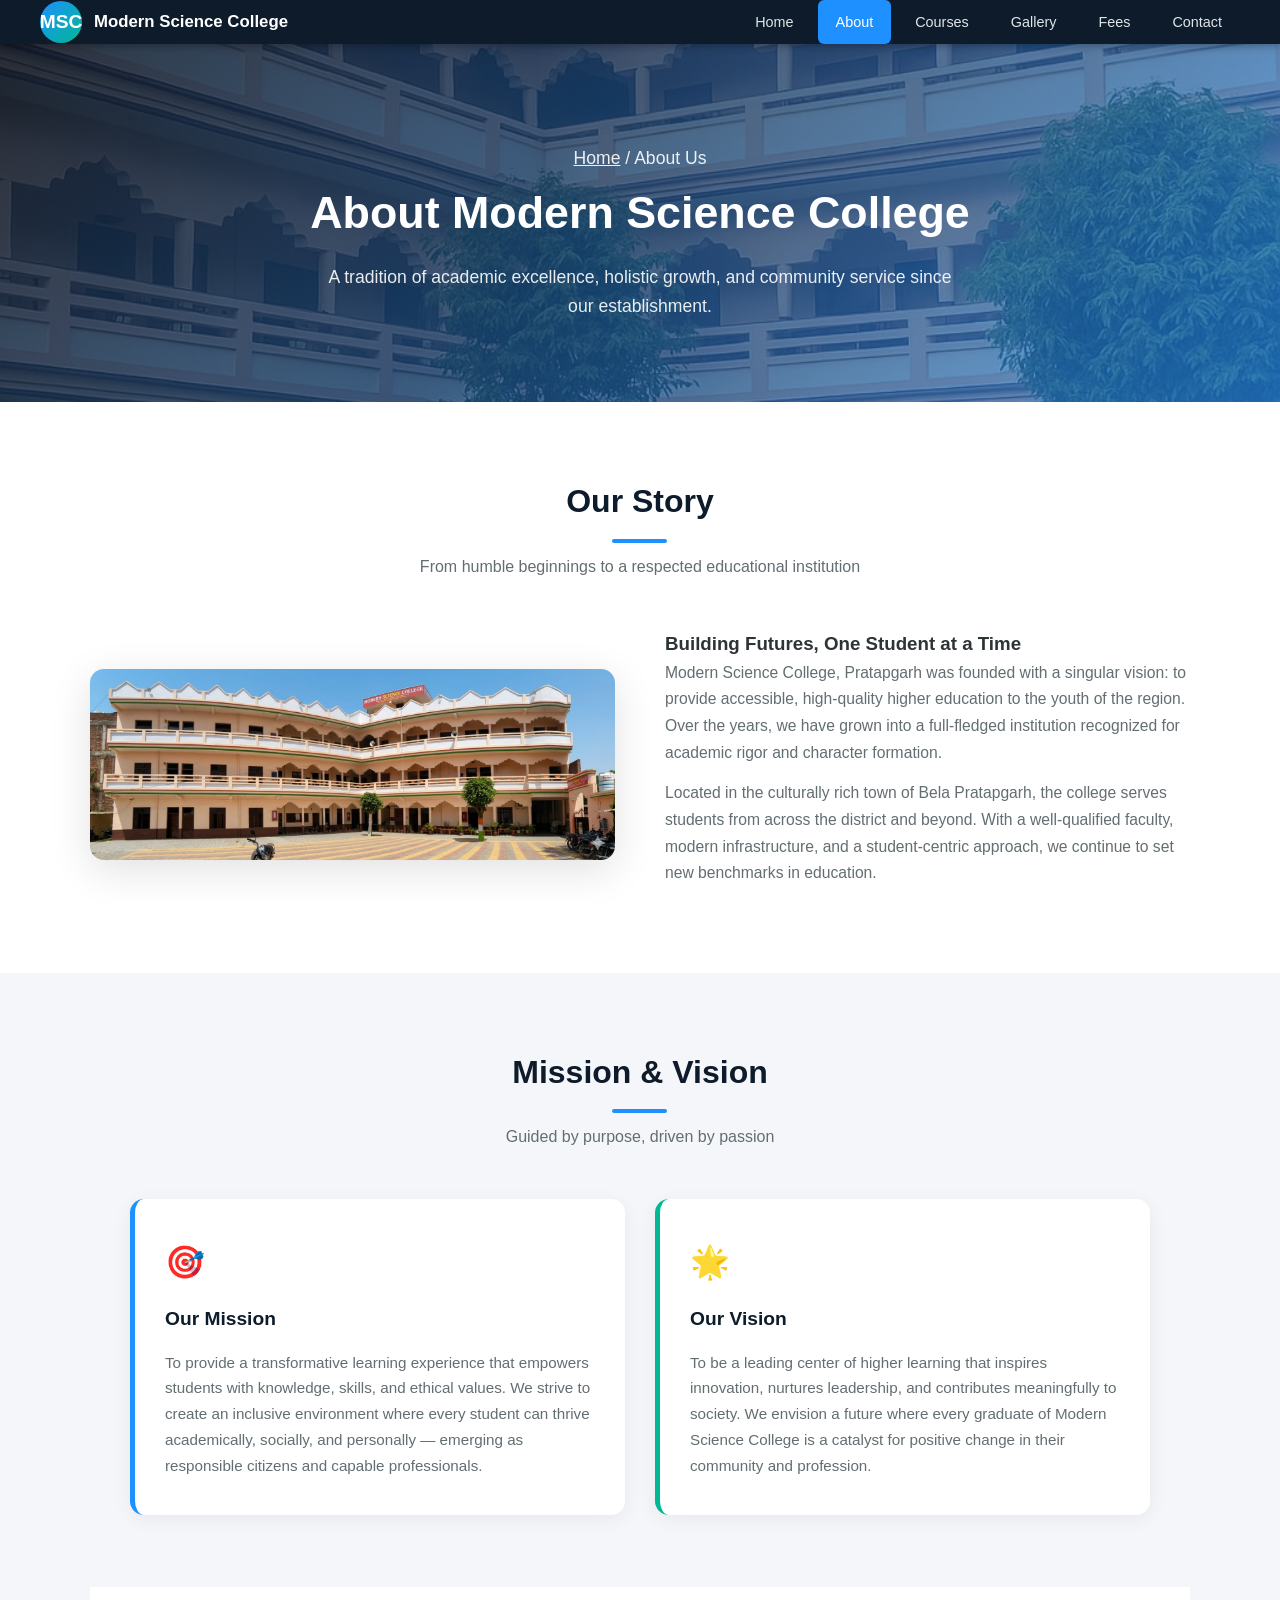
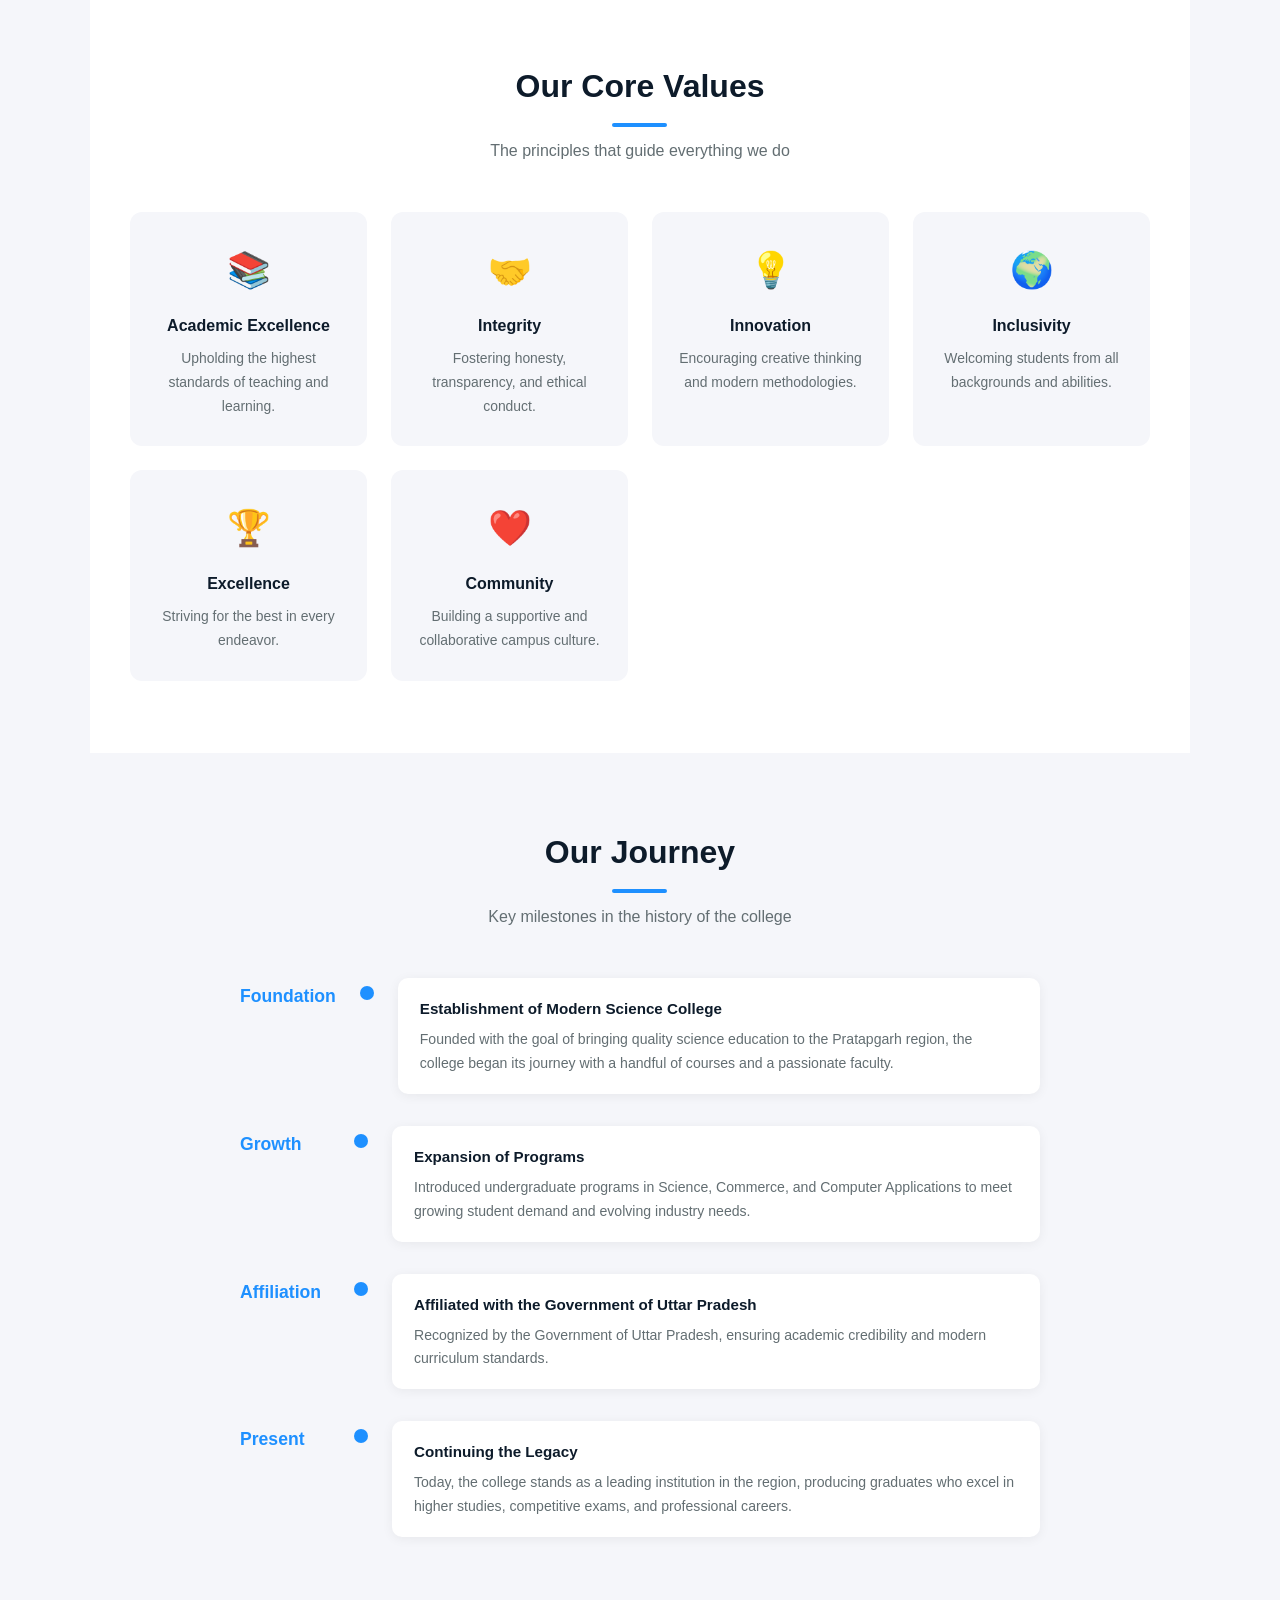
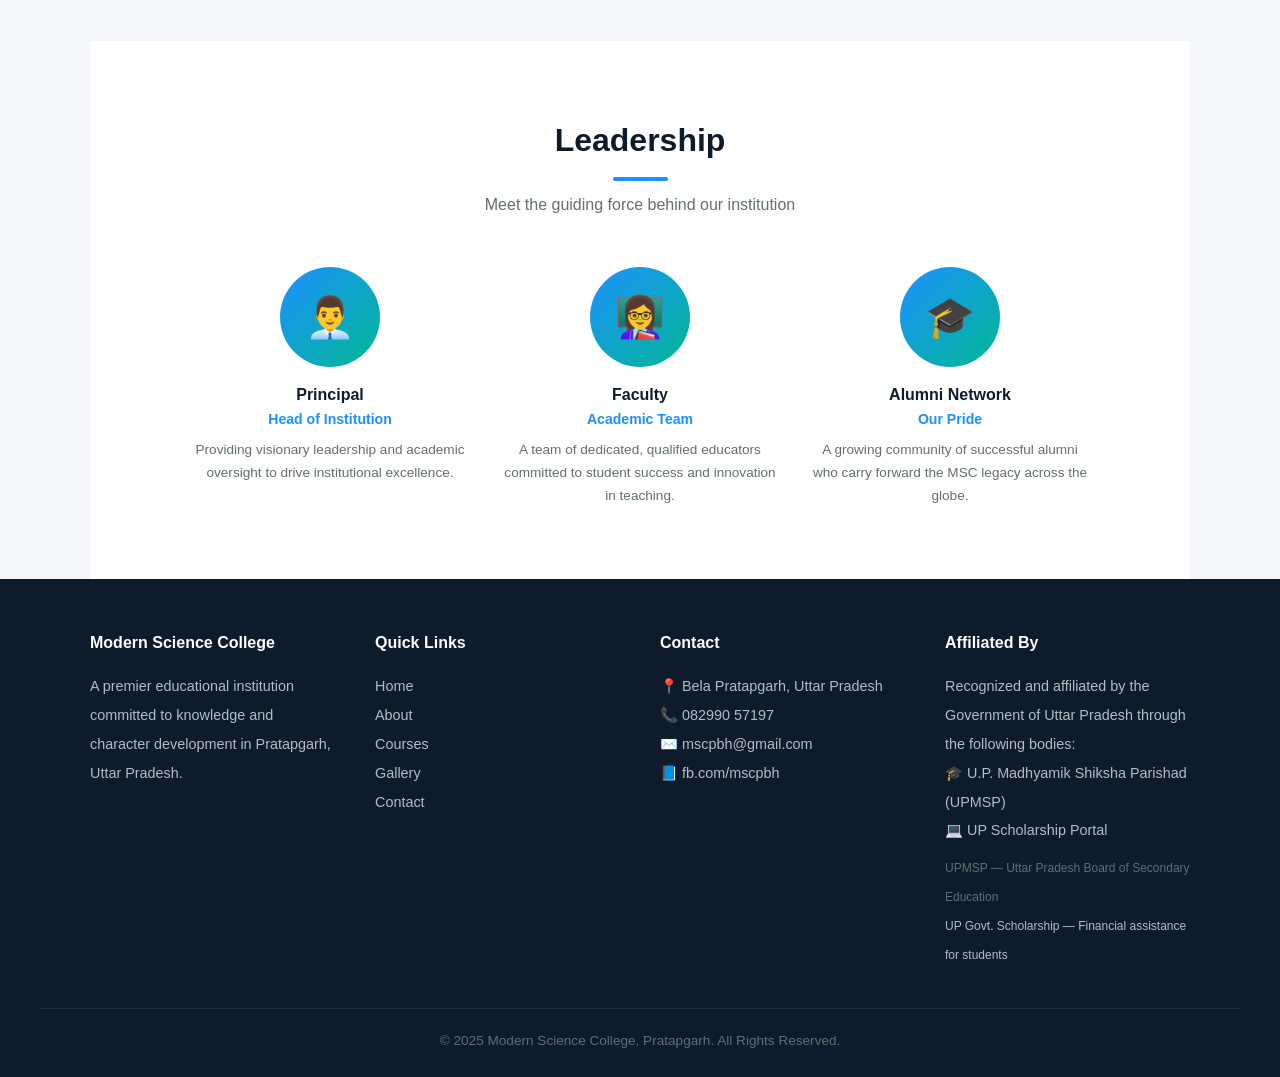
==== about.html @ 39db9e0f "first commit" ====
<!DOCTYPE html>
<html lang="en">
<head>
  <meta charset="UTF-8" />
  <meta name="viewport" content="width=device-width, initial-scale=1.0" />
  <title>About Us — Modern Science College, Pratapgarh</title>
  <style>
    *, *::before, *::after { box-sizing: border-box; margin: 0; padding: 0; }
    html { scroll-behavior: smooth; }
    body {
      font-family: 'Segoe UI', Tahoma, sans-serif;
      background: #f5f6fa; color: #2d3436; line-height: 1.7;
    }
    a { text-decoration: none; color: inherit; }

    /* NAVBAR */
    nav {
      position: sticky; top: 0; z-index: 999;
      background: #0d1b2a;
      display: flex; align-items: center; justify-content: space-between;
      padding: 0 40px;
      box-shadow: 0 2px 8px rgba(0,0,0,0.3);
    }
    .logo {
      display: flex; align-items: center; gap: 12px;
      color: #fff; font-size: 1.05rem; font-weight: 600;
    }
    .logo-circle {
      width: 42px; height: 42px; border-radius: 50%;
      background: linear-gradient(135deg, #1e90ff, #00b894);
      display: flex; align-items: center; justify-content: center;
      font-size: 1.2rem; font-weight: bold; color: #fff; flex-shrink: 0;
    }
    .nav-links { display: flex; gap: 6px; list-style: none; }
    .nav-links a {
      display: block; padding: 10px 18px;
      color: #dfe6e9; font-size: 0.9rem; font-weight: 500;
      border-radius: 6px; transition: all 0.2s;
    }
    .nav-links a:hover, .nav-links a.active {
      background: #1e90ff; color: #fff;
    }

    /* PAGE HEADER */
    .page-header {
      background: linear-gradient(135deg, rgba(13,27,42,0.85), rgba(30,144,255,0.65)),
                  url('../img/collegepic1.jpeg') center/cover no-repeat;
      color: #fff; text-align: center;
      padding: 100px 24px 80px;
    }
    .page-header h1 { font-size: 2.8rem; font-weight: 800; margin-bottom: 12px; }
    .page-header p { font-size: 1.1rem; opacity: 0.9; max-width: 650px; margin: 0 auto; }
    .breadcrumb { font-size: 0.88rem; opacity: 0.7; margin-bottom: 12px; }
    .breadcrumb a { color: #fff; text-decoration: underline; }

    /* SECTIONS */
    section { padding: 72px 40px; max-width: 1100px; margin: 0 auto; }
    .section-title { text-align: center; margin-bottom: 48px; }
    .section-title h2 {
      font-size: 2rem; color: #0d1b2a;
      display: inline-block; position: relative;
    }
    .section-title h2::after {
      content: ''; display: block; width: 55px; height: 4px;
      background: #1e90ff; border-radius: 2px; margin: 10px auto 0;
    }
    .section-title p { color: #636e72; margin-top: 10px; }

    /* ABOUT BLOCK */
    #about-intro { background: #fff; padding: 72px 40px; }
    #about-intro .section-title { max-width: 1100px; margin: 0 auto 48px; }
    .about-content {
      display: grid; grid-template-columns: 1fr 1fr; gap: 50px;
      max-width: 1100px; margin: 0 auto; align-items: center;
    }
    .about-content img {
      width: 100%; border-radius: 14px;
      box-shadow: 0 10px 40px rgba(0,0,0,0.12);
    }
    .about-text p { color: #636e72; margin-bottom: 14px; font-size: 0.98rem; }

    /* MISSION VISION */
    #mission-vision { background: #f5f6fa; }
    .mv-grid { display: grid; grid-template-columns: 1fr 1fr; gap: 30px; max-width: 1100px; margin: 0 auto; }
    .mv-card {
      background: #fff; border-radius: 14px; padding: 36px 30px;
      box-shadow: 0 4px 20px rgba(0,0,0,0.06);
      border-left: 5px solid #1e90ff;
    }
    .mv-card.vision { border-left-color: #00b894; }
    .mv-card h3 { color: #0d1b2a; font-size: 1.2rem; margin-bottom: 14px; }
    .mv-card p { color: #636e72; font-size: 0.95rem; }
    .mv-icon { font-size: 2rem; margin-bottom: 14px; }

    /* VALUES */
    #values { background: #fff; }
    .values-grid {
      display: grid; grid-template-columns: repeat(auto-fit, minmax(200px, 1fr));
      gap: 24px; max-width: 1100px; margin: 0 auto;
    }
    .value-card {
      text-align: center; padding: 28px 20px;
      border-radius: 12px;
      background: #f5f6fa;
      transition: transform 0.2s, background 0.2s;
    }
    .value-card:hover { background: #e8f4fd; transform: translateY(-4px); }
    .value-icon { font-size: 2.2rem; margin-bottom: 12px; }
    .value-card h3 { color: #0d1b2a; font-size: 1rem; margin-bottom: 8px; }
    .value-card p { color: #636e72; font-size: 0.87rem; }

    /* HISTORY TIMELINE */
    #history { background: #f5f6fa; }
    .timeline { max-width: 800px; margin: 0 auto; }
    .timeline-item {
      display: flex; gap: 24px; margin-bottom: 32px;
      position: relative;
    }
    .timeline-year {
      min-width: 90px; font-weight: 800; font-size: 1.1rem;
      color: #1e90ff; padding-top: 4px;
    }
    .timeline-dot {
      width: 14px; height: 14px; border-radius: 50%;
      background: #1e90ff; margin-top: 8px; flex-shrink: 0;
    }
    .timeline-body { background: #fff; border-radius: 10px; padding: 18px 22px; box-shadow: 0 2px 12px rgba(0,0,0,0.06); flex: 1; }
    .timeline-body h4 { color: #0d1b2a; margin-bottom: 6px; font-size: 0.95rem; }
    .timeline-body p { color: #636e72; font-size: 0.88rem; }

    /* LEADERSHIP */
    #leadership { background: #fff; }
    .leader-grid { display: grid; grid-template-columns: repeat(auto-fit, minmax(220px, 1fr)); gap: 30px; max-width: 900px; margin: 0 auto; }
    .leader-card { text-align: center; }
    .leader-avatar {
      width: 100px; height: 100px; border-radius: 50%;
      background: linear-gradient(135deg, #1e90ff, #00b894);
      display: flex; align-items: center; justify-content: center;
      font-size: 2.5rem; color: #fff; margin: 0 auto 14px;
    }
    .leader-card h3 { color: #0d1b2a; font-size: 1rem; }
    .leader-card .role { color: #1e90ff; font-size: 0.88rem; font-weight: 600; }
    .leader-card .desc { color: #636e72; font-size: 0.85rem; margin-top: 6px; }

    /* FOOTER */
    footer {
      background: #0d1b2a; color: #b2bec3;
      padding: 50px 40px 24px;
    }
    .footer-grid {
      display: grid; grid-template-columns: repeat(auto-fit, minmax(200px, 1fr));
      gap: 40px; max-width: 1100px; margin: 0 auto 40px;
    }
    .footer-col h3 { color: #fff; margin-bottom: 16px; font-size: 1rem; }
    .footer-col p, .footer-col a { color: #b2bec3; font-size: 0.9rem; line-height: 2; display: block; }
    .footer-col a:hover { color: #1e90ff; }
    .footer-bottom {
      border-top: 1px solid rgba(255,255,255,0.08);
      text-align: center; padding-top: 20px;
      font-size: 0.85rem; color: #636e72;
    }

    @media (max-width: 768px) {
      nav { flex-direction: column; padding: 14px 20px; }
      .nav-links { flex-wrap: wrap; justify-content: center; }
      .page-header h1 { font-size: 2rem; }
      section { padding: 50px 20px; }
      #about-intro { padding: 50px 20px; }
      .about-content { grid-template-columns: 1fr; gap: 30px; }
      .mv-grid { grid-template-columns: 1fr; }
    }
  </style>
</head>
<body>

  <nav>
    <div class="logo">
      <div class="logo-circle">MSC</div>
      <span>Modern Science College</span>
    </div>
    <ul class="nav-links">
      <li><a href="index.html">Home</a></li>
      <li><a href="about.html" class="active">About</a></li>
      <li><a href="courses.html">Courses</a></li>
      <li><a href="gallery.html">Gallery</a></li>
      <li><a href="fees.html">Fees</a></li>
      <li><a href="contact.html">Contact</a></li>
    </ul>
  </nav>

  <!-- PAGE HEADER -->
  <div class="page-header">
    <p class="breadcrumb"><a href="index.html">Home</a> / About Us</p>
    <h1>About Modern Science College</h1>
    <p>A tradition of academic excellence, holistic growth, and community service since our establishment.</p>
  </div>

  <!-- ABOUT INTRO -->
  <div id="about-intro">
    <div class="section-title">
      <h2>Our Story</h2>
      <p>From humble beginnings to a respected educational institution</p>
    </div>
    <div class="about-content">
      <img src="../img/collegepic2.jpeg" alt="College Campus" />
      <div class="about-text">
        <h3>Building Futures, One Student at a Time</h3>
        <p>Modern Science College, Pratapgarh was founded with a singular vision: to provide accessible, high-quality higher education to the youth of the region. Over the years, we have grown into a full-fledged institution recognized for academic rigor and character formation.</p>
        <p>Located in the culturally rich town of Bela Pratapgarh, the college serves students from across the district and beyond. With a well-qualified faculty, modern infrastructure, and a student-centric approach, we continue to set new benchmarks in education.</p>
      </div>
    </div>
  </div>

  <!-- MISSION & VISION -->
  <section id="mission-vision">
    <div class="section-title">
      <h2>Mission &amp; Vision</h2>
      <p>Guided by purpose, driven by passion</p>
    </div>
    <div class="mv-grid">
      <div class="mv-card">
        <div class="mv-icon">🎯</div>
        <h3>Our Mission</h3>
        <p>To provide a transformative learning experience that empowers students with knowledge, skills, and ethical values. We strive to create an inclusive environment where every student can thrive academically, socially, and personally — emerging as responsible citizens and capable professionals.</p>
      </div>
      <div class="mv-card vision">
        <div class="mv-icon">🌟</div>
        <h3>Our Vision</h3>
        <p>To be a leading center of higher learning that inspires innovation, nurtures leadership, and contributes meaningfully to society. We envision a future where every graduate of Modern Science College is a catalyst for positive change in their community and profession.</p>
      </div>
    </div>
  </section>

  <!-- CORE VALUES -->
  <section id="values">
    <div class="section-title">
      <h2>Our Core Values</h2>
      <p>The principles that guide everything we do</p>
    </div>
    <div class="values-grid">
      <div class="value-card">
        <div class="value-icon">📚</div>
        <h3>Academic Excellence</h3>
        <p>Upholding the highest standards of teaching and learning.</p>
      </div>
      <div class="value-card">
        <div class="value-icon">🤝</div>
        <h3>Integrity</h3>
        <p>Fostering honesty, transparency, and ethical conduct.</p>
      </div>
      <div class="value-card">
        <div class="value-icon">💡</div>
        <h3>Innovation</h3>
        <p>Encouraging creative thinking and modern methodologies.</p>
      </div>
      <div class="value-card">
        <div class="value-icon">🌍</div>
        <h3>Inclusivity</h3>
        <p>Welcoming students from all backgrounds and abilities.</p>
      </div>
      <div class="value-card">
        <div class="value-icon">🏆</div>
        <h3>Excellence</h3>
        <p>Striving for the best in every endeavor.</p>
      </div>
      <div class="value-card">
        <div class="value-icon">❤️</div>
        <h3>Community</h3>
        <p>Building a supportive and collaborative campus culture.</p>
      </div>
    </div>
  </section>

  <!-- HISTORY TIMELINE -->
  <section id="history">
    <div class="section-title">
      <h2>Our Journey</h2>
      <p>Key milestones in the history of the college</p>
    </div>
    <div class="timeline">
      <div class="timeline-item">
        <div class="timeline-year">Foundation</div>
        <div class="timeline-dot"></div>
        <div class="timeline-body">
          <h4>Establishment of Modern Science College</h4>
          <p>Founded with the goal of bringing quality science education to the Pratapgarh region, the college began its journey with a handful of courses and a passionate faculty.</p>
        </div>
      </div>
      <div class="timeline-item">
        <div class="timeline-year">Growth</div>
        <div class="timeline-dot"></div>
        <div class="timeline-body">
          <h4>Expansion of Programs</h4>
          <p>Introduced undergraduate programs in Science, Commerce, and Computer Applications to meet growing student demand and evolving industry needs.</p>
        </div>
      </div>
      <div class="timeline-item">
        <div class="timeline-year">Affiliation</div>
        <div class="timeline-dot"></div>
        <div class="timeline-body">
          <h4>Affiliated with the Government of Uttar Pradesh</h4>
          <p>Recognized by the Government of Uttar Pradesh, ensuring academic credibility and modern curriculum standards.</p>
        </div>
      </div>
      <div class="timeline-item">
        <div class="timeline-year">Present</div>
        <div class="timeline-dot"></div>
        <div class="timeline-body">
          <h4>Continuing the Legacy</h4>
          <p>Today, the college stands as a leading institution in the region, producing graduates who excel in higher studies, competitive exams, and professional careers.</p>
        </div>
      </div>
    </div>
  </section>

  <!-- LEADERSHIP -->
  <section id="leadership">
    <div class="section-title">
      <h2>Leadership</h2>
      <p>Meet the guiding force behind our institution</p>
    </div>
    <div class="leader-grid">
      <div class="leader-card">
        <div class="leader-avatar">👨‍💼</div>
        <h3>Principal</h3>
        <p class="role">Head of Institution</p>
        <p class="desc">Providing visionary leadership and academic oversight to drive institutional excellence.</p>
      </div>
      <div class="leader-card">
        <div class="leader-avatar">👩‍🏫</div>
        <h3>Faculty</h3>
        <p class="role">Academic Team</p>
        <p class="desc">A team of dedicated, qualified educators committed to student success and innovation in teaching.</p>
      </div>
      <div class="leader-card">
        <div class="leader-avatar">🎓</div>
        <h3>Alumni Network</h3>
        <p class="role">Our Pride</p>
        <p class="desc">A growing community of successful alumni who carry forward the MSC legacy across the globe.</p>
      </div>
    </div>
  </section>

  <!-- FOOTER -->
  <footer>
    <div class="footer-grid">
      <div class="footer-col">
        <h3>Modern Science College</h3>
        <p>A premier educational institution committed to knowledge and character development in Pratapgarh, Uttar Pradesh.</p>
      </div>
      <div class="footer-col">
        <h3>Quick Links</h3>
        <a href="index.html">Home</a>
        <a href="about.html">About</a>
        <a href="courses.html">Courses</a>
        <a href="gallery.html">Gallery</a>
        <a href="contact.html">Contact</a>
      </div>
      <div class="footer-col">
        <h3>Contact</h3>
        <p>📍 Bela Pratapgarh, Uttar Pradesh</p>
        <p>📞 082990 57197</p>
        <p>✉️ mscpbh@gmail.com</p>
        <p><a href="https://www.facebook.com/mscpbh" target="_blank">📘 fb.com/mscpbh</a></p>
      </div>
      <div class="footer-col">
        <h3>Affiliated By</h3>
        <p>Recognized and affiliated by the Government of Uttar Pradesh through the following bodies:</p>
        <p><a href="https://upmsp.edu.in/" target="_blank" rel="noopener">🎓 U.P. Madhyamik Shiksha Parishad (UPMSP)</a></p>
        <p><a href="https://scholarship.up.gov.in/" target="_blank" rel="noopener">💻 UP Scholarship Portal</a></p>
        <p style="margin-top:8px;"><small style="color:#636e72;">UPMSP — Uttar Pradesh Board of Secondary Education</small></p>
        <p><small>UP Govt. Scholarship — Financial assistance for students</small></p>
      </div>
    </div>
    <div class="footer-bottom">
      <p>&copy; 2025 Modern Science College, Pratapgarh. All Rights Reserved.</p>
    </div>
  </footer>

</body>
</html>
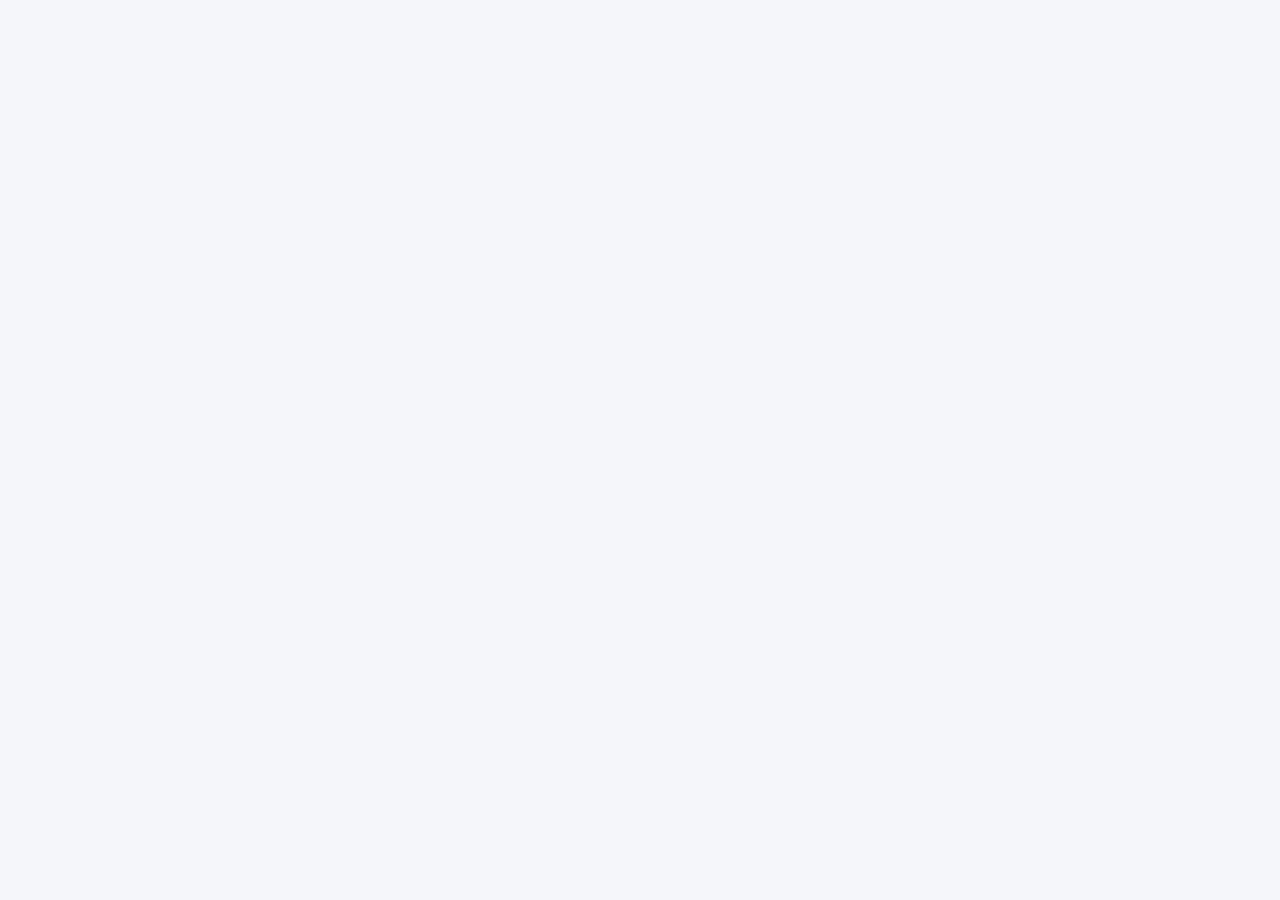
==== commit ef8e2d1a: "frist commit" ====
--- a/about.html
+++ b/about.html
@@ -3,7 +3,7 @@
 <head>
   <meta charset="UTF-8" />
   <meta name="viewport" content="width=device-width, initial-scale=1.0" />
-  <title>About Us — Modern Science College, Pratapgarh</title>
+  <title>About Us — Modern Science School, Jogapur Pratapgarh</title>
   <style>
     *, *::before, *::after { box-sizing: border-box; margin: 0; padding: 0; }
     html { scroll-behavior: smooth; }
@@ -40,6 +40,29 @@
     .nav-links a:hover, .nav-links a.active {
       background: #1e90ff; color: #fff;
     }
+
+    /* Hamburger */
+    .hamburger {
+      display: none;
+      flex-direction: column;
+      gap: 5px;
+      cursor: pointer;
+      background: none;
+      border: none;
+      padding: 6px;
+      z-index: 1000;
+    }
+    .hamburger span {
+      display: block;
+      width: 26px;
+      height: 3px;
+      background: #dfe6e9;
+      border-radius: 3px;
+      transition: all 0.3s;
+    }
+    .hamburger.open span:nth-child(1) { transform: rotate(45deg) translate(5px, 6px); }
+    .hamburger.open span:nth-child(2) { opacity: 0; }
+    .hamburger.open span:nth-child(3) { transform: rotate(-45deg) translate(5px, -6px); }
 
     /* PAGE HEADER */
     .page-header {
@@ -161,22 +184,304 @@
     }
 
     @media (max-width: 768px) {
-      nav { flex-direction: column; padding: 14px 20px; }
-      .nav-links { flex-wrap: wrap; justify-content: center; }
+      nav { padding: 12px 20px; position: relative; }
+      .hamburger { display: flex; }
+      .nav-links {
+        display: none;
+        flex-direction: column;
+        width: 100%;
+        gap: 2px;
+        background: #0d1b2a;
+        position: absolute;
+        top: 100%;
+        left: 0;
+        padding: 8px 16px 12px;
+        border-top: 1px solid #1a2d45;
+      }
+      .nav-links.open { display: flex; }
+      .nav-links a { border-radius: 6px; padding: 12px 14px; }
       .page-header h1 { font-size: 2rem; }
       section { padding: 50px 20px; }
       #about-intro { padding: 50px 20px; }
       .about-content { grid-template-columns: 1fr; gap: 30px; }
       .mv-grid { grid-template-columns: 1fr; }
     }
-  </style>
+
+  /* ─── LOADER OVERLAY ─── */
+  #loader-overlay {
+    position: fixed;
+    inset: 0;
+    background: radial-gradient(ellipse at center, #0a1628 0%, #050d1a 70%, #020810 100%);
+    display: flex;
+    flex-direction: column;
+    align-items: center;
+    justify-content: center;
+    z-index: 99999;
+    transition: opacity 0.8s cubic-bezier(0.4, 0, 0.2, 1),
+                visibility 0.8s cubic-bezier(0.4, 0, 0.2, 1);
+  }
+  #loader-overlay.hidden {
+    opacity: 0;
+    visibility: hidden;
+  }
+  .loader-wrapper {
+    position: relative;
+    width: 260px;
+    height: 260px;
+    display: flex;
+    align-items: center;
+    justify-content: center;
+  }
+  .loader-ring-outer {
+    position: absolute;
+    width: 220px;
+    height: 220px;
+    border-radius: 50%;
+    border: 2px solid rgba(30, 144, 255, 0.15);
+    box-shadow: 0 0 30px rgba(30, 144, 255, 0.08),
+                inset 0 0 30px rgba(30, 144, 255, 0.05);
+  }
+  .loader-ring {
+    position: absolute;
+    width: 200px;
+    height: 200px;
+    border-radius: 50%;
+    border: 2.5px solid transparent;
+    border-top-color: #1e90ff;
+    border-right-color: rgba(0, 184, 148, 0.6);
+    animation: ring-spin 2s cubic-bezier(0.5, 0, 0.5, 1) infinite;
+    filter: drop-shadow(0 0 8px rgba(30, 144, 255, 0.5));
+  }
+  .loader-ring-inner {
+    position: absolute;
+    width: 170px;
+    height: 170px;
+    border-radius: 50%;
+    border: 1.5px solid transparent;
+    border-bottom-color: rgba(0, 184, 148, 0.4);
+    border-left-color: rgba(30, 144, 255, 0.3);
+    animation: ring-spin 3s cubic-bezier(0.5, 0, 0.5, 1) infinite reverse;
+    filter: drop-shadow(0 0 6px rgba(0, 184, 148, 0.3));
+  }
+  .loader-ring-dot {
+    position: absolute;
+    width: 8px;
+    height: 8px;
+    border-radius: 50%;
+    background: #1e90ff;
+    box-shadow: 0 0 12px #1e90ff, 0 0 24px rgba(30, 144, 255, 0.4);
+    top: -4px;
+    left: 50%;
+    transform: translateX(-50%);
+  }
+  .loader-center {
+    position: relative;
+    z-index: 2;
+    text-align: center;
+    display: flex;
+    flex-direction: column;
+    align-items: center;
+  }
+  .loader-icon {
+    width: 64px;
+    height: 64px;
+    border-radius: 50%;
+    background: linear-gradient(135deg, #1e90ff, #00b894);
+    display: flex;
+    align-items: center;
+    justify-content: center;
+    font-size: 1.8rem;
+    color: #fff;
+    margin-bottom: 14px;
+    box-shadow: 0 0 40px rgba(30, 144, 255, 0.35),
+                0 0 80px rgba(0, 184, 148, 0.15);
+    animation: icon-pulse 2s ease-in-out infinite;
+  }
+  .loader-college-name {
+    color: #ffffff;
+    font-size: 1rem;
+    font-weight: 700;
+    letter-spacing: 1.5px;
+    text-transform: uppercase;
+    text-shadow: 0 0 20px rgba(30, 144, 255, 0.5);
+    white-space: nowrap;
+  }
+  .loader-college-sub {
+    color: #74b9ff;
+    font-size: 0.75rem;
+    font-weight: 500;
+    letter-spacing: 2px;
+    text-transform: uppercase;
+    margin-top: 4px;
+    opacity: 0.8;
+  }
+  .bird-orbit-container {
+    position: absolute;
+    width: 260px;
+    height: 260px;
+    top: 0;
+    left: 0;
+    animation: none;
+  }
+  .bird {
+    position: absolute;
+    width: 22px;
+    height: 22px;
+    top: 50%;
+    left: 50%;
+    margin-top: -11px;
+    margin-left: -11px;
+    animation: bird-orbit 2.2s linear infinite;
+  }
+  .bird svg {
+    width: 22px;
+    height: 22px;
+    filter: drop-shadow(0 0 6px #fff) drop-shadow(0 0 12px rgba(30, 144, 255, 0.7));
+    animation: wing-flap 0.35s ease-in-out infinite alternate;
+  }
+  #trail-canvas {
+    position: absolute;
+    top: -60px;
+    left: -60px;
+    width: 380px;
+    height: 380px;
+    pointer-events: none;
+    z-index: 1;
+  }
+  #particle-canvas {
+    position: absolute;
+    inset: 0;
+    width: 100%;
+    height: 100%;
+    pointer-events: none;
+    z-index: 10;
+  }
+  .loader-tagline {
+    margin-top: 36px;
+    color: #636e72;
+    font-size: 0.78rem;
+    letter-spacing: 2px;
+    text-transform: uppercase;
+    animation: tagline-pulse 2s ease-in-out infinite;
+  }
+  .loader-progress-wrap {
+    margin-top: 20px;
+    width: 160px;
+    height: 2px;
+    background: rgba(255, 255, 255, 0.06);
+    border-radius: 2px;
+    overflow: hidden;
+  }
+  .loader-progress-bar {
+    height: 100%;
+    width: 0%;
+    background: linear-gradient(90deg, #1e90ff, #00b894);
+    border-radius: 2px;
+    box-shadow: 0 0 10px rgba(30, 144, 255, 0.5);
+    transition: width 0.1s linear;
+  }
+  @keyframes ring-spin { to { transform: rotate(360deg); } }
+  @keyframes icon-pulse { 0%, 100% { transform: scale(1); } 50% { transform: scale(1.08); } }
+  @keyframes wing-flap { 0% { transform: scaleY(1) rotate(0deg); } 100% { transform: scaleY(0.7) rotate(-5deg); } }
+  @keyframes tagline-pulse { 0%, 100% { opacity: 0.5; } 50% { opacity: 1; } }
+  @keyframes bird-fly-away {
+    0% { transform: translate(0, 0) rotate(0deg); opacity: 1; }
+    30% { transform: translate(0, -80px) rotate(-5deg); opacity: 1; }
+    70% { opacity: 0.7; }
+    100% { transform: translate(0, -260px) rotate(-15deg); opacity: 0; }
+  }
+  @keyframes loader-exit {
+    0% { transform: scale(1); opacity: 1; filter: blur(0px); }
+    100% { transform: scale(0.6); opacity: 0; filter: blur(12px); }
+  }
+  @keyframes fade-out-all { to { opacity: 0; } }
+  @keyframes dot-twinkle { 0%, 100% { opacity: 0.3; transform: scale(0.8); } 50% { opacity: 1; transform: scale(1.2); } }
+  .star {
+    position: absolute;
+    width: 2px;
+    height: 2px;
+    background: #fff;
+    border-radius: 50%;
+    animation: dot-twinkle var(--dur) ease-in-out infinite;
+    animation-delay: var(--delay);
+    opacity: 0.3;
+  }
+  @media (max-width: 480px) {
+    .loader-wrapper { width: 200px; height: 200px; }
+    .loader-ring-outer { width: 170px; height: 170px; }
+    .loader-ring { width: 155px; height: 155px; }
+    .loader-ring-inner { width: 130px; height: 130px; }
+    .loader-college-name { font-size: 0.85rem; letter-spacing: 1px; }
+    .loader-college-sub { font-size: 0.65rem; }
+    .loader-icon { width: 50px; height: 50px; font-size: 1.4rem; }
+    #trail-canvas { top: -40px; left: -40px; width: 280px; height: 280px; }
+    .bird-orbit-container { width: 200px; height: 200px; }
+  }
 </head>
 <body>
+
+  <!-- LOADER -->
+  <div id="loader-overlay">
+    <!-- Ambient stars -->
+    <div class="star" style="top:10%;left:15%;--dur:3s;--delay:0s"></div>
+    <div class="star" style="top:20%;left:80%;--dur:2.5s;--delay:0.5s"></div>
+    <div class="star" style="top:60%;left:10%;--dur:3.5s;--delay:1s"></div>
+    <div class="star" style="top:75%;left:70%;--dur:2.8s;--delay:0.3s"></div>
+    <div class="star" style="top:40%;left:90%;--dur:3.2s;--delay:0.8s"></div>
+    <div class="star" style="top:85%;left:25%;--dur:2.6s;--delay:1.2s"></div>
+    <div class="star" style="top:15%;left:50%;--dur:3s;--delay:0.6s"></div>
+    <div class="star" style="top:50%;left:5%;--dur:2.4s;--delay:1.5s"></div>
+    <div class="star" style="top:30%;left:35%;--dur:3.3s;--delay:0.2s"></div>
+    <div class="star" style="top:65%;left:55%;--dur:2.7s;--delay:0.9s"></div>
+
+    <canvas id="particle-canvas"></canvas>
+
+    <div class="loader-wrapper" id="loader-wrapper">
+      <canvas id="trail-canvas" width="380" height="380"></canvas>
+
+      <div class="loader-ring-outer"></div>
+      <div class="loader-ring">
+        <div class="loader-ring-dot"></div>
+      </div>
+      <div class="loader-ring-inner"></div>
+
+      <!-- Bird orbit -->
+      <div class="bird-orbit-container" id="bird-orbit">
+        <div class="bird" id="bird">
+          <svg viewBox="0 0 24 24" fill="none" xmlns="http://www.w3.org/2000/svg">
+            <path d="M3 12C5 8 8 5 12 5C16 5 19 8 21 12C19 10 16 9 12 9C8 9 5 10 3 12Z"
+                  fill="url(#bird-grad)" stroke="rgba(255,255,255,0.9)" stroke-width="1.2" stroke-linejoin="round"/>
+            <path d="M12 5C12 5 13.5 2.5 12 1C10.5 2.5 12 5 12 5Z"
+                  fill="rgba(255,255,255,0.85)"/>
+            <defs>
+              <linearGradient id="bird-grad" x1="3" y1="5" x2="21" y2="14">
+                <stop offset="0%" stop-color="#1e90ff"/>
+                <stop offset="100%" stop-color="#74b9ff"/>
+              </linearGradient>
+            </defs>
+          </svg>
+        </div>
+      </div>
+
+      <!-- Center content -->
+      <div class="loader-center" id="loader-center">
+        <div class="loader-icon">🎓</div>
+        <div class="loader-college-name">Modern Science College</div>
+        <div class="loader-college-sub">Pratapgarh</div>
+      </div>
+    </div>
+
+    <!-- Progress bar -->
+    <div class="loader-progress-wrap">
+      <div class="loader-progress-bar" id="progress-bar"></div>
+    </div>
+    <div class="loader-tagline" id="loader-tagline">Excellence in Education</div>
+  </div>
 
   <nav>
     <div class="logo">
       <div class="logo-circle">MSC</div>
-      <span>Modern Science College</span>
+      <span>Modern Science School</span>
     </div>
     <ul class="nav-links">
       <li><a href="index.html">Home</a></li>
@@ -186,12 +491,15 @@
       <li><a href="fees.html">Fees</a></li>
       <li><a href="contact.html">Contact</a></li>
     </ul>
+    <button class="hamburger" aria-label="Toggle navigation" onclick="this.classList.toggle('open');document.querySelector('.nav-links').classList.toggle('open')">
+      <span></span><span></span><span></span>
+    </button>
   </nav>
 
   <!-- PAGE HEADER -->
   <div class="page-header">
     <p class="breadcrumb"><a href="index.html">Home</a> / About Us</p>
-    <h1>About Modern Science College</h1>
+    <h1>About Modern Science School</h1>
     <p>A tradition of academic excellence, holistic growth, and community service since our establishment.</p>
   </div>
 
@@ -202,11 +510,11 @@
       <p>From humble beginnings to a respected educational institution</p>
     </div>
     <div class="about-content">
-      <img src="../img/collegepic2.jpeg" alt="College Campus" />
+      <img src="../img/collegepic2.jpeg" alt="School Campus" />
       <div class="about-text">
         <h3>Building Futures, One Student at a Time</h3>
-        <p>Modern Science College, Pratapgarh was founded with a singular vision: to provide accessible, high-quality higher education to the youth of the region. Over the years, we have grown into a full-fledged institution recognized for academic rigor and character formation.</p>
-        <p>Located in the culturally rich town of Bela Pratapgarh, the college serves students from across the district and beyond. With a well-qualified faculty, modern infrastructure, and a student-centric approach, we continue to set new benchmarks in education.</p>
+        <p>Modern Science School, Jogapur Pratapgarh was founded with a singular vision: to provide accessible, high-quality secondary and higher secondary education to students from classes 6 to 12. Over the years, we have grown into a full-fledged institution recognized for academic rigor and character formation.</p>
+        <p>Located in the culturally rich town of Bela Jogapur Pratapgarh, the school serves students from across the district and beyond. With a well-qualified teaching staff, modern classrooms, and a student-centric approach, we continue to set new benchmarks in education.</p>
       </div>
     </div>
   </div>
@@ -226,7 +534,7 @@
       <div class="mv-card vision">
         <div class="mv-icon">🌟</div>
         <h3>Our Vision</h3>
-        <p>To be a leading center of higher learning that inspires innovation, nurtures leadership, and contributes meaningfully to society. We envision a future where every graduate of Modern Science College is a catalyst for positive change in their community and profession.</p>
+        <p>To be a leading center of learning that inspires innovation, nurtures leadership, and contributes meaningfully to society. We envision a future where every student of Modern Science School is a catalyst for positive change in their community and profession.</p>
       </div>
     </div>
   </section>
@@ -275,15 +583,15 @@
   <section id="history">
     <div class="section-title">
       <h2>Our Journey</h2>
-      <p>Key milestones in the history of the college</p>
+      <p>Key milestones in the history of Modern Science School</p>
     </div>
     <div class="timeline">
       <div class="timeline-item">
         <div class="timeline-year">Foundation</div>
         <div class="timeline-dot"></div>
         <div class="timeline-body">
-          <h4>Establishment of Modern Science College</h4>
-          <p>Founded with the goal of bringing quality science education to the Pratapgarh region, the college began its journey with a handful of courses and a passionate faculty.</p>
+          <h4>Establishment of Modern Science School</h4>
+          <p>Founded with the goal of bringing quality education to the Jogapur Pratapgarh region, the school began its journey with a handful of classes and a passionate teaching staff.</p>
         </div>
       </div>
       <div class="timeline-item">
@@ -291,7 +599,7 @@
         <div class="timeline-dot"></div>
         <div class="timeline-body">
           <h4>Expansion of Programs</h4>
-          <p>Introduced undergraduate programs in Science, Commerce, and Computer Applications to meet growing student demand and evolving industry needs.</p>
+          <p>Expanded to offer Science and Computer stream classes for classes 11-12 (Intermediate) to meet growing student demand and evolving educational needs.</p>
         </div>
       </div>
       <div class="timeline-item">
@@ -307,7 +615,7 @@
         <div class="timeline-dot"></div>
         <div class="timeline-body">
           <h4>Continuing the Legacy</h4>
-          <p>Today, the college stands as a leading institution in the region, producing graduates who excel in higher studies, competitive exams, and professional careers.</p>
+          <p>Today, the school stands as a leading institution in the region, producing students who excel in board exams, competitive entrance exams, and professional careers.</p>
         </div>
       </div>
     </div>
@@ -345,8 +653,8 @@
   <footer>
     <div class="footer-grid">
       <div class="footer-col">
-        <h3>Modern Science College</h3>
-        <p>A premier educational institution committed to knowledge and character development in Pratapgarh, Uttar Pradesh.</p>
+        <h3>Modern Science School</h3>
+        <p>A premier educational institution committed to knowledge and character development in Jogapur Pratapgarh, Uttar Pradesh.</p>
       </div>
       <div class="footer-col">
         <h3>Quick Links</h3>
@@ -358,7 +666,7 @@
       </div>
       <div class="footer-col">
         <h3>Contact</h3>
-        <p>📍 Bela Pratapgarh, Uttar Pradesh</p>
+        <p>📍 Bela Jogapur Pratapgarh, Uttar Pradesh</p>
         <p>📞 082990 57197</p>
         <p>✉️ mscpbh@gmail.com</p>
         <p><a href="https://www.facebook.com/mscpbh" target="_blank">📘 fb.com/mscpbh</a></p>
@@ -373,9 +681,210 @@
       </div>
     </div>
     <div class="footer-bottom">
-      <p>&copy; 2025 Modern Science College, Pratapgarh. All Rights Reserved.</p>
+      <p>&copy; 2025 Modern Science School, Jogapur Pratapgarh. All Rights Reserved.</p>
     </div>
   </footer>
 
-</body>
-</html>
+  <!-- LOADER ANIMATION ENGINE -->
+  <script>
+  (function () {
+    'use strict';
+
+    var TOTAL_DURATION = 3000;
+    var BIRD_ORBIT_RADIUS = 125;
+    var BIRD_ORBIT_SPEED = 2200;
+    var CENTER_X = 190;
+    var CENTER_Y = 190;
+
+    var birdOrbit = document.getElementById('bird-orbit');
+    var bird = document.getElementById('bird');
+    var progressBar = document.getElementById('progress-bar');
+    var loaderWrapper = document.getElementById('loader-wrapper');
+    var loaderCenter = document.getElementById('loader-center');
+    var loaderTagline = document.getElementById('loader-tagline');
+    var overlay = document.getElementById('loader-overlay');
+
+    var trailCanvas = document.getElementById('trail-canvas');
+    var trailCtx = trailCanvas.getContext('2d');
+    var particleCanvas = document.getElementById('particle-canvas');
+    var particleCtx = particleCanvas.getContext('2d');
+
+    var startTime = Date.now();
+    var animating = true;
+    var birdAngle = 0;
+    var trail = [];
+    var particles = [];
+    var orbitDots = [];
+    var NUM_ORBIT_DOTS = 8;
+
+    for (var d = 0; d < NUM_ORBIT_DOTS; d++) {
+      orbitDots.push({
+        angle: (Math.PI * 2 / NUM_ORBIT_DOTS) * d,
+        speed: 0.004 + Math.random() * 0.003,
+        radius: BIRD_ORBIT_RADIUS + (Math.random() - 0.5) * 20,
+        size: Math.random() * 2 + 1,
+        opacity: Math.random() * 0.4 + 0.2
+      });
+    }
+
+    function resizeCanvases() {
+      particleCanvas.width = window.innerWidth;
+      particleCanvas.height = window.innerHeight;
+    }
+    resizeCanvases();
+    window.addEventListener('resize', resizeCanvases);
+
+    function addTrailParticle(x, y) {
+      trail.push({ x: x, y: y, radius: Math.random() * 3 + 1.5, opacity: 0.8, decay: Math.random() * 0.015 + 0.01 });
+      if (trail.length > 60) trail.shift();
+    }
+
+    function drawTrail() {
+      trailCtx.clearRect(0, 0, 380, 380);
+      for (var i = trail.length - 1; i >= 0; i--) {
+        var p = trail[i];
+        p.opacity -= p.decay;
+        p.radius *= 0.97;
+        if (p.opacity <= 0) { trail.splice(i, 1); continue; }
+        var g = trailCtx.createRadialGradient(p.x, p.y, 0, p.x, p.y, p.radius * 3);
+        g.addColorStop(0, 'rgba(30, 144, 255, ' + (p.opacity * 0.9) + ')');
+        g.addColorStop(0.4, 'rgba(0, 184, 148, ' + (p.opacity * 0.5) + ')');
+        g.addColorStop(1, 'rgba(116, 185, 255, 0)');
+        trailCtx.beginPath();
+        trailCtx.arc(p.x, p.y, p.radius * 3, 0, Math.PI * 2);
+        trailCtx.fillStyle = g;
+        trailCtx.fill();
+      }
+    }
+
+    function spawnBurstParticles(cx, cy, count) {
+      for (var i = 0; i < count; i++) {
+        var angle = Math.random() * Math.PI * 2;
+        var speed = Math.random() * 4 + 1.5;
+        particles.push({
+          x: cx + (Math.random() - 0.5) * 60, y: cy + (Math.random() - 0.5) * 60,
+          vx: Math.cos(angle) * speed, vy: Math.sin(angle) * speed - 1.5,
+          radius: Math.random() * 3 + 1, opacity: 1,
+          decay: Math.random() * 0.012 + 0.006, gravity: 0.02 + Math.random() * 0.03,
+          white: Math.random() > 0.3
+        });
+      }
+    }
+
+    function spawnFlyingUpParticles(cx, cy, count) {
+      for (var i = 0; i < count; i++) {
+        var angle = -Math.PI / 2 + (Math.random() - 0.5) * 1.2;
+        var speed = Math.random() * 3 + 1;
+        particles.push({
+          x: cx + (Math.random() - 0.5) * 40, y: cy,
+          vx: Math.cos(angle) * speed, vy: Math.sin(angle) * speed,
+          radius: Math.random() * 2.5 + 0.8, opacity: 1,
+          decay: Math.random() * 0.01 + 0.005, gravity: -0.01, white: true
+        });
+      }
+    }
+
+    function updateParticles() {
+      particleCtx.clearRect(0, 0, particleCanvas.width, particleCanvas.height);
+      for (var i = particles.length - 1; i >= 0; i--) {
+        var p = particles[i];
+        p.x += p.vx; p.y += p.vy; p.vy += p.gravity; p.vx *= 0.99; p.opacity -= p.decay;
+        if (p.opacity <= 0) { particles.splice(i, 1); continue; }
+        var r = p.radius;
+        var g = particleCtx.createRadialGradient(p.x, p.y, 0, p.x, p.y, r * 2.5);
+        if (p.white) {
+          g.addColorStop(0, 'rgba(255, 255, 255, ' + p.opacity + ')');
+          g.addColorStop(0.5, 'rgba(200, 230, 255, ' + (p.opacity * 0.5) + ')');
+          g.addColorStop(1, 'rgba(255, 255, 255, 0)');
+        } else {
+          g.addColorStop(0, 'rgba(30, 144, 255, ' + p.opacity + ')');
+          g.addColorStop(0.5, 'rgba(0, 184, 148, ' + (p.opacity * 0.4) + ')');
+          g.addColorStop(1, 'rgba(30, 144, 255, 0)');
+        }
+        particleCtx.beginPath();
+        particleCtx.arc(p.x, p.y, r * 2.5, 0, Math.PI * 2);
+        particleCtx.fillStyle = g;
+        particleCtx.fill();
+      }
+    }
+
+    var exitStarted = false;
+    var exitStartTime = 0;
+
+    function animate() {
+      if (!animating) return;
+      var elapsed = Date.now() - startTime;
+      var progress = Math.min(elapsed / TOTAL_DURATION, 1);
+
+      progressBar.style.width = (progress * 100) + '%';
+
+      if (progress < 0.9) {
+        birdAngle += (16 / BIRD_ORBIT_SPEED) * Math.PI * 2;
+        var bx = Math.cos(birdAngle) * BIRD_ORBIT_RADIUS;
+        var by = Math.sin(birdAngle) * BIRD_ORBIT_RADIUS;
+        bird.style.transform = 'translate(' + bx + 'px, ' + by + 'px) rotate(' + (birdAngle + Math.PI / 2) + 'rad)';
+        bird.style.opacity = '1';
+        addTrailParticle(CENTER_X + bx, CENTER_Y + by);
+      }
+
+      drawTrail();
+
+      for (var d = 0; d < orbitDots.length; d++) {
+        orbitDots[d].angle += orbitDots[d].speed;
+        var odx = CENTER_X + Math.cos(orbitDots[d].angle) * orbitDots[d].radius;
+        var ody = CENTER_Y + Math.sin(orbitDots[d].angle) * orbitDots[d].radius;
+        trailCtx.beginPath();
+        trailCtx.arc(odx, ody, orbitDots[d].size, 0, Math.PI * 2);
+        trailCtx.fillStyle = 'rgba(30, 144, 255, ' + orbitDots[d].opacity + ')';
+        trailCtx.fill();
+      }
+
+      updateParticles();
+
+      if (progress >= 1 && !exitStarted) {
+        exitStarted = true;
+        exitStartTime = Date.now();
+        birdOrbit.style.transition = 'opacity 0.3s';
+        birdOrbit.style.opacity = '0';
+        var rect = bird.getBoundingClientRect();
+        spawnFlyingUpParticles(rect.left + rect.width / 2, rect.top + rect.height / 2, 40);
+        spawnBurstParticles(CENTER_X, CENTER_Y, 60);
+        bird.style.transition = 'all 1.2s cubic-bezier(0.25, 0.46, 0.45, 0.94)';
+        bird.style.transform = 'translate(0px, -200px) rotate(-20deg)';
+        bird.style.opacity = '0';
+      }
+
+      if (exitStarted) {
+        var exitProgress = (Date.now() - exitStartTime) / 1200;
+        if (exitProgress < 1) {
+          var eased = 1 - Math.pow(1 - exitProgress, 3);
+          loaderWrapper.style.transition = 'none';
+          loaderWrapper.style.transform = 'scale(' + (1 - eased * 0.4) + ')';
+          loaderWrapper.style.opacity = 1 - eased;
+          loaderWrapper.style.filter = 'blur(' + (eased * 12) + 'px)';
+        } else {
+          loaderWrapper.style.opacity = '0';
+          loaderWrapper.style.transform = 'scale(0.6)';
+          loaderWrapper.style.filter = 'blur(12px)';
+        }
+        if (loaderTagline) loaderTagline.style.opacity = Math.max(0, 1 - exitProgress * 2);
+      }
+
+      if (exitStarted && (Date.now() - exitStartTime) > 1500) {
+        finishLoading();
+        return;
+      }
+      requestAnimationFrame(animate);
+    }
+
+    function finishLoading() {
+      animating = false;
+      particleCtx.clearRect(0, 0, particleCanvas.width, particleCanvas.height);
+      overlay.classList.add('hidden');
+      setTimeout(function () { overlay.style.display = 'none'; }, 800);
+    }
+
+    requestAnimationFrame(animate);
+  })();
+  </script>
+
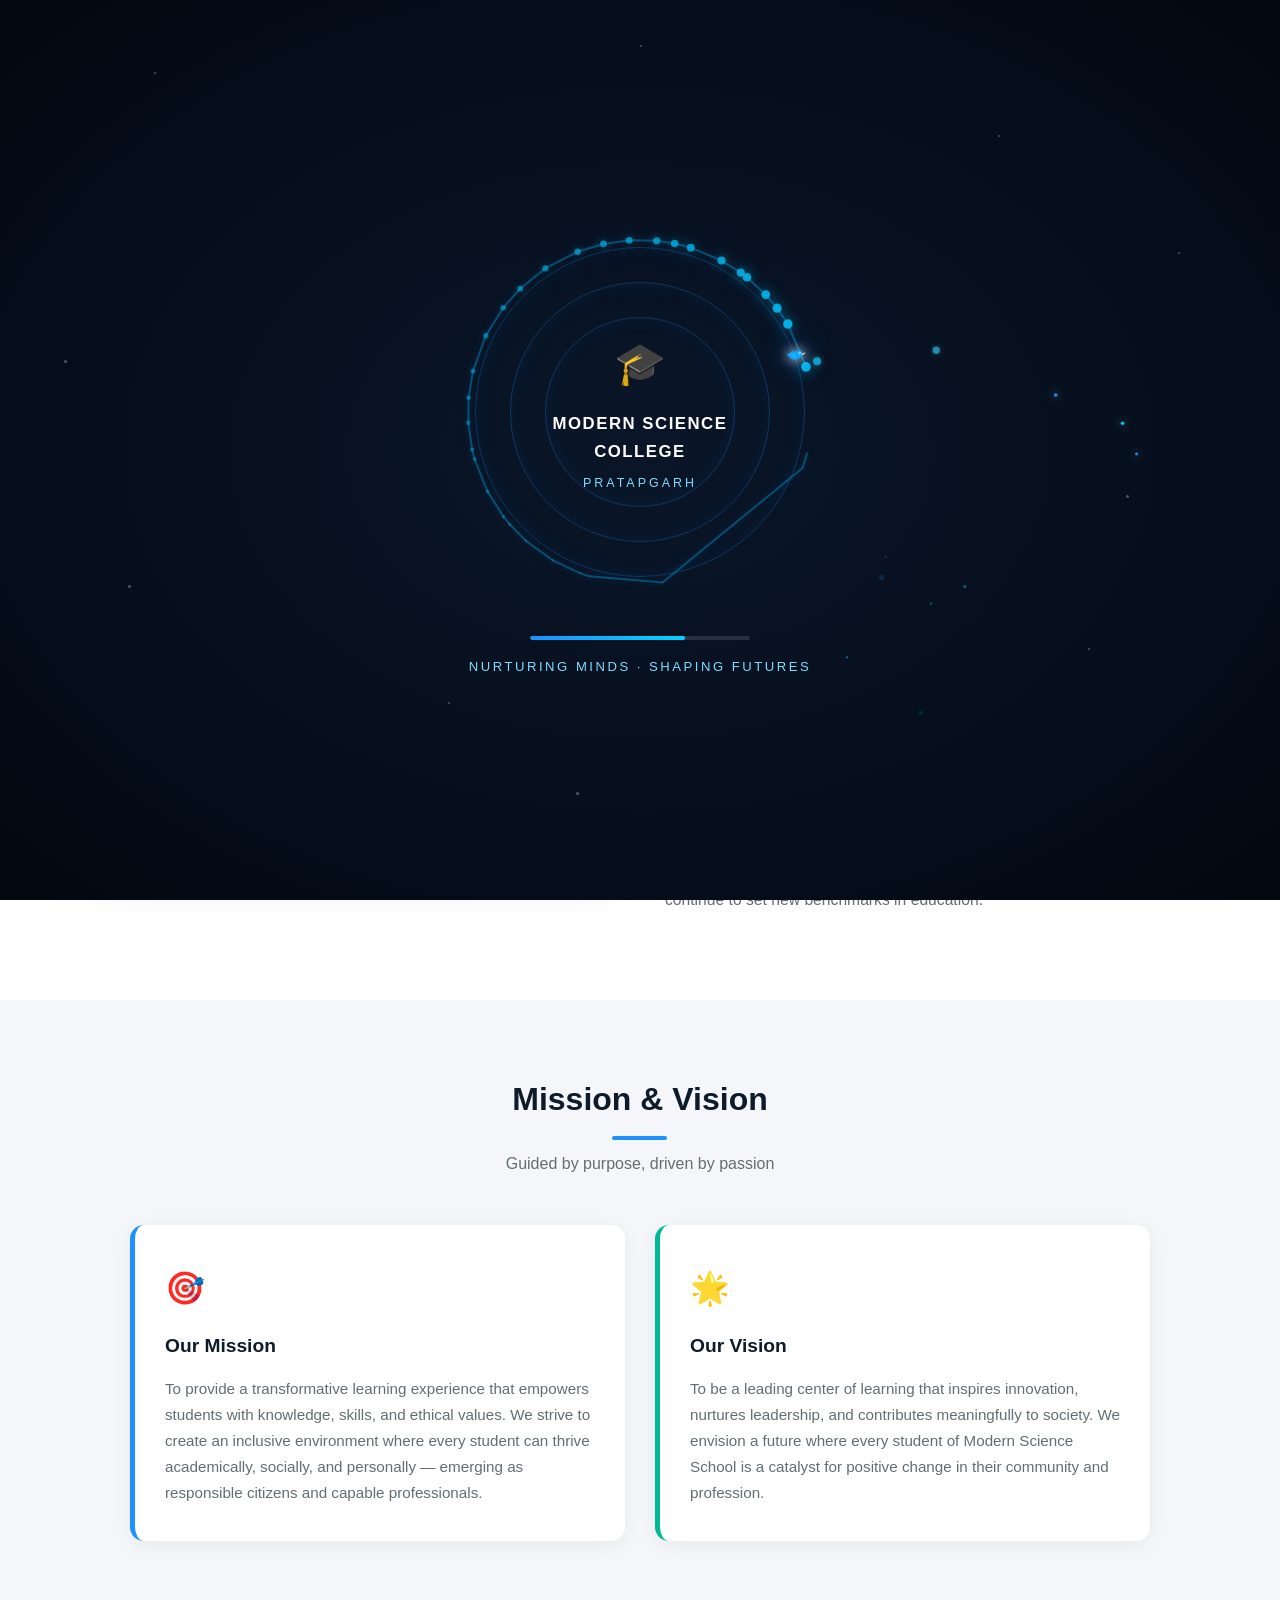
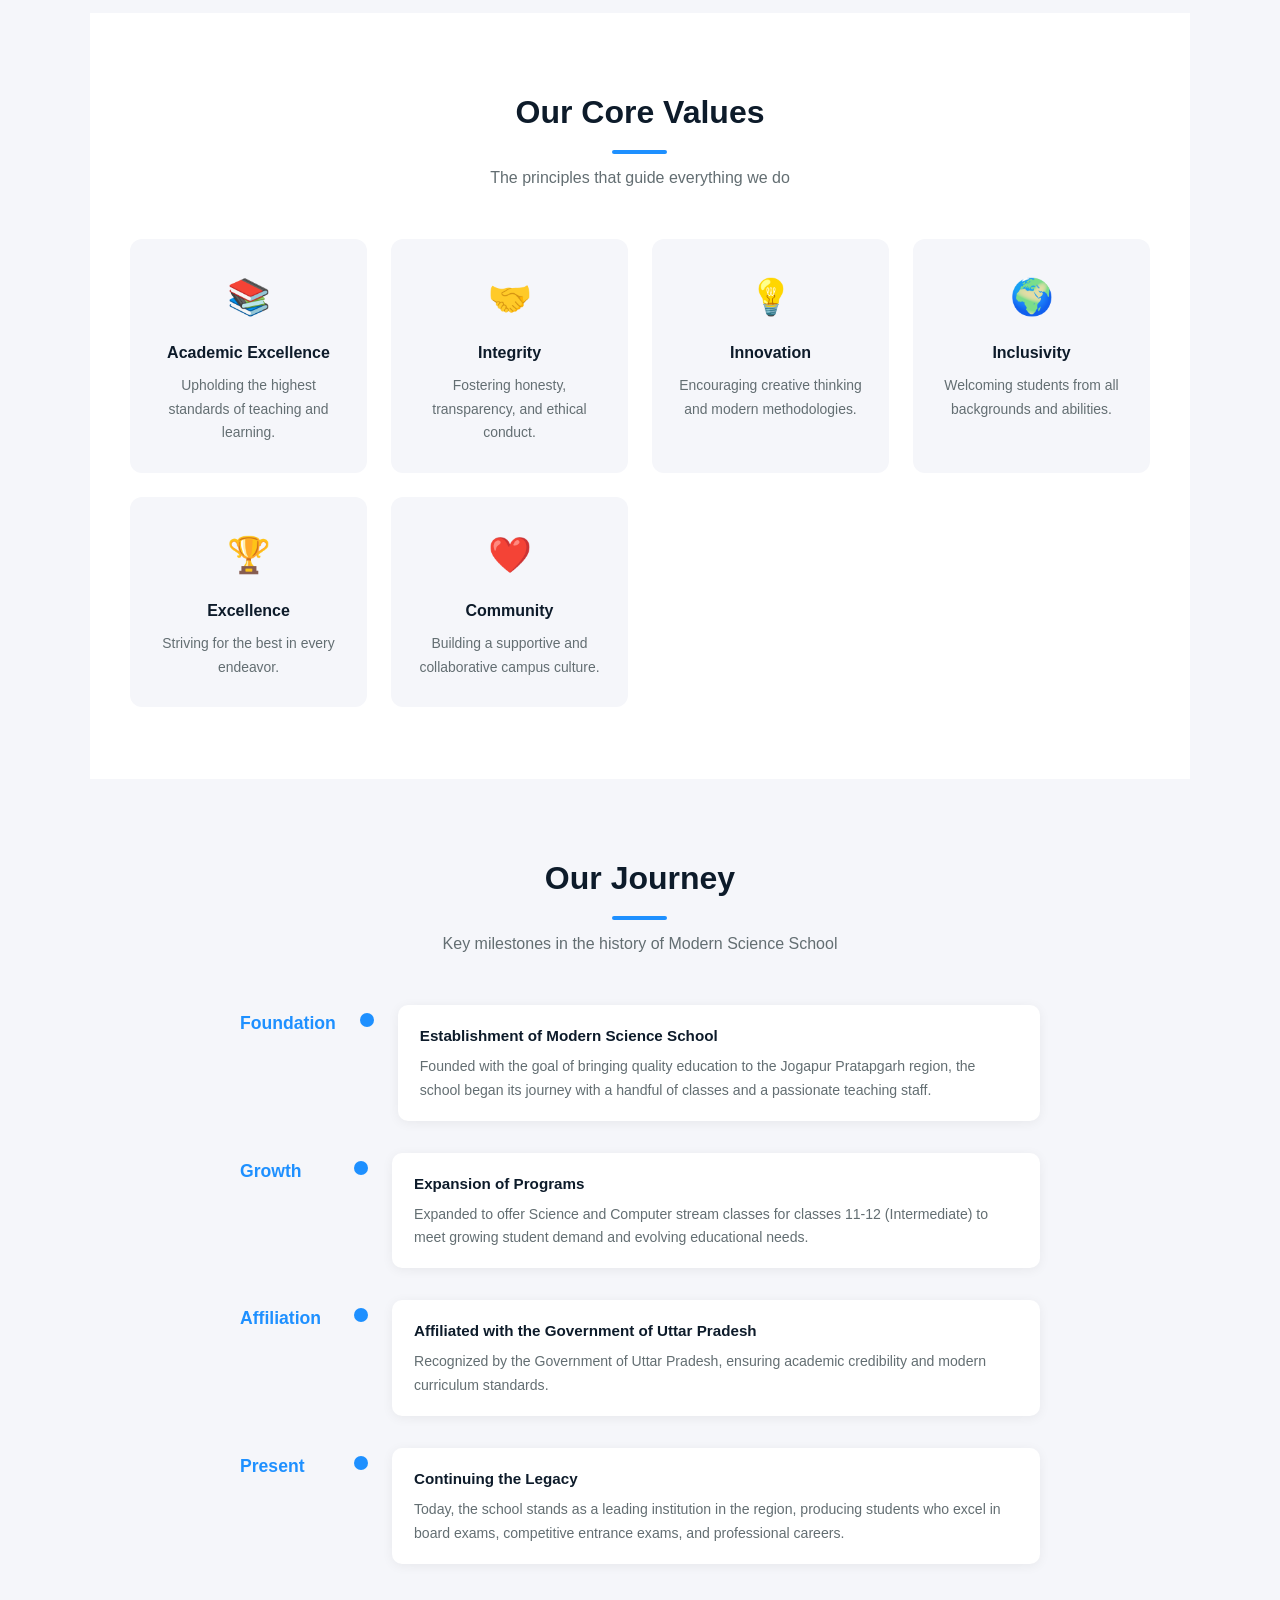
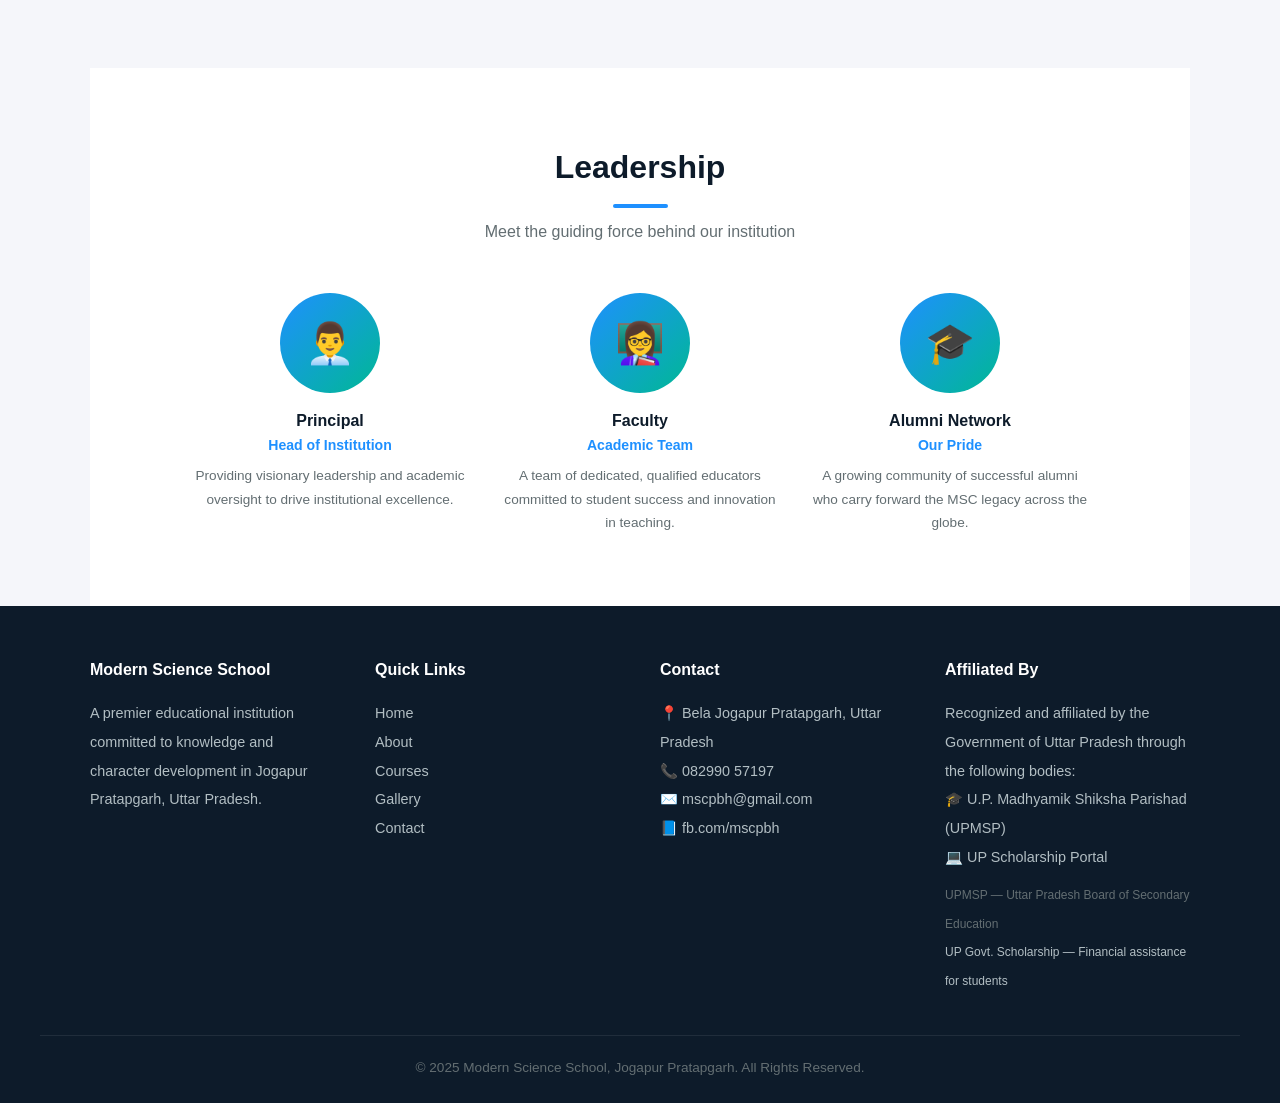
==== commit c3444d70: "sec comm" ====
--- a/about.html
+++ b/about.html
@@ -224,178 +224,11 @@
     opacity: 0;
     visibility: hidden;
   }
-  .loader-wrapper {
-    position: relative;
-    width: 260px;
-    height: 260px;
-    display: flex;
-    align-items: center;
-    justify-content: center;
-  }
-  .loader-ring-outer {
-    position: absolute;
-    width: 220px;
-    height: 220px;
-    border-radius: 50%;
-    border: 2px solid rgba(30, 144, 255, 0.15);
-    box-shadow: 0 0 30px rgba(30, 144, 255, 0.08),
-                inset 0 0 30px rgba(30, 144, 255, 0.05);
-  }
-  .loader-ring {
-    position: absolute;
-    width: 200px;
-    height: 200px;
-    border-radius: 50%;
-    border: 2.5px solid transparent;
-    border-top-color: #1e90ff;
-    border-right-color: rgba(0, 184, 148, 0.6);
-    animation: ring-spin 2s cubic-bezier(0.5, 0, 0.5, 1) infinite;
-    filter: drop-shadow(0 0 8px rgba(30, 144, 255, 0.5));
-  }
-  .loader-ring-inner {
-    position: absolute;
-    width: 170px;
-    height: 170px;
-    border-radius: 50%;
-    border: 1.5px solid transparent;
-    border-bottom-color: rgba(0, 184, 148, 0.4);
-    border-left-color: rgba(30, 144, 255, 0.3);
-    animation: ring-spin 3s cubic-bezier(0.5, 0, 0.5, 1) infinite reverse;
-    filter: drop-shadow(0 0 6px rgba(0, 184, 148, 0.3));
-  }
-  .loader-ring-dot {
-    position: absolute;
-    width: 8px;
-    height: 8px;
-    border-radius: 50%;
-    background: #1e90ff;
-    box-shadow: 0 0 12px #1e90ff, 0 0 24px rgba(30, 144, 255, 0.4);
-    top: -4px;
-    left: 50%;
-    transform: translateX(-50%);
-  }
-  .loader-center {
-    position: relative;
-    z-index: 2;
-    text-align: center;
-    display: flex;
-    flex-direction: column;
-    align-items: center;
-  }
-  .loader-icon {
-    width: 64px;
-    height: 64px;
-    border-radius: 50%;
-    background: linear-gradient(135deg, #1e90ff, #00b894);
-    display: flex;
-    align-items: center;
-    justify-content: center;
-    font-size: 1.8rem;
-    color: #fff;
-    margin-bottom: 14px;
-    box-shadow: 0 0 40px rgba(30, 144, 255, 0.35),
-                0 0 80px rgba(0, 184, 148, 0.15);
-    animation: icon-pulse 2s ease-in-out infinite;
-  }
-  .loader-college-name {
-    color: #ffffff;
-    font-size: 1rem;
-    font-weight: 700;
-    letter-spacing: 1.5px;
-    text-transform: uppercase;
-    text-shadow: 0 0 20px rgba(30, 144, 255, 0.5);
-    white-space: nowrap;
-  }
-  .loader-college-sub {
-    color: #74b9ff;
-    font-size: 0.75rem;
-    font-weight: 500;
-    letter-spacing: 2px;
-    text-transform: uppercase;
-    margin-top: 4px;
-    opacity: 0.8;
-  }
-  .bird-orbit-container {
-    position: absolute;
-    width: 260px;
-    height: 260px;
-    top: 0;
-    left: 0;
-    animation: none;
-  }
-  .bird {
-    position: absolute;
-    width: 22px;
-    height: 22px;
-    top: 50%;
-    left: 50%;
-    margin-top: -11px;
-    margin-left: -11px;
-    animation: bird-orbit 2.2s linear infinite;
-  }
-  .bird svg {
-    width: 22px;
-    height: 22px;
-    filter: drop-shadow(0 0 6px #fff) drop-shadow(0 0 12px rgba(30, 144, 255, 0.7));
-    animation: wing-flap 0.35s ease-in-out infinite alternate;
-  }
-  #trail-canvas {
-    position: absolute;
-    top: -60px;
-    left: -60px;
-    width: 380px;
-    height: 380px;
-    pointer-events: none;
-    z-index: 1;
-  }
-  #particle-canvas {
-    position: absolute;
-    inset: 0;
-    width: 100%;
-    height: 100%;
-    pointer-events: none;
-    z-index: 10;
-  }
-  .loader-tagline {
-    margin-top: 36px;
-    color: #636e72;
-    font-size: 0.78rem;
-    letter-spacing: 2px;
-    text-transform: uppercase;
-    animation: tagline-pulse 2s ease-in-out infinite;
-  }
-  .loader-progress-wrap {
-    margin-top: 20px;
-    width: 160px;
-    height: 2px;
-    background: rgba(255, 255, 255, 0.06);
-    border-radius: 2px;
-    overflow: hidden;
-  }
-  .loader-progress-bar {
-    height: 100%;
-    width: 0%;
-    background: linear-gradient(90deg, #1e90ff, #00b894);
-    border-radius: 2px;
-    box-shadow: 0 0 10px rgba(30, 144, 255, 0.5);
-    transition: width 0.1s linear;
-  }
-  @keyframes ring-spin { to { transform: rotate(360deg); } }
-  @keyframes icon-pulse { 0%, 100% { transform: scale(1); } 50% { transform: scale(1.08); } }
-  @keyframes wing-flap { 0% { transform: scaleY(1) rotate(0deg); } 100% { transform: scaleY(0.7) rotate(-5deg); } }
-  @keyframes tagline-pulse { 0%, 100% { opacity: 0.5; } 50% { opacity: 1; } }
-  @keyframes bird-fly-away {
-    0% { transform: translate(0, 0) rotate(0deg); opacity: 1; }
-    30% { transform: translate(0, -80px) rotate(-5deg); opacity: 1; }
-    70% { opacity: 0.7; }
-    100% { transform: translate(0, -260px) rotate(-15deg); opacity: 0; }
-  }
-  @keyframes loader-exit {
-    0% { transform: scale(1); opacity: 1; filter: blur(0px); }
-    100% { transform: scale(0.6); opacity: 0; filter: blur(12px); }
-  }
-  @keyframes fade-out-all { to { opacity: 0; } }
-  @keyframes dot-twinkle { 0%, 100% { opacity: 0.3; transform: scale(0.8); } 50% { opacity: 1; transform: scale(1.2); } }
+  #loader-overlay.finished {
+    animation: loader-exit 1s cubic-bezier(0.4,0,0.2,1) forwards;
+  }
+
+  /* Twinkling background stars */
   .star {
     position: absolute;
     width: 2px;
@@ -406,76 +239,184 @@
     animation-delay: var(--delay);
     opacity: 0.3;
   }
+  @keyframes dot-twinkle { 0%,100%{ opacity:0.2; transform:scale(0.8); } 50%{ opacity:1; transform:scale(1.3); } }
+
+  #particle-canvas { position: absolute; inset: 0; z-index: 2; pointer-events: none; }
+
+  /* Main loader wrapper (holds rings, bird, center content) */
+  .loader-wrapper {
+    position: relative;
+    width: 380px;
+    height: 380px;
+    display: flex;
+    align-items: center;
+    justify-content: center;
+    z-index: 3;
+  }
+  @media (max-width: 480px) { .loader-wrapper { width: 300px; height: 300px; } }
+
+  #trail-canvas {
+    position: absolute;
+    top: 0; left: 0;
+    width: 100%;
+    height: 100%;
+    pointer-events: none;
+    z-index: 1;
+  }
+
+  /* Orbit rings (3 concentric rings, positioned inline via style attr) */
+  .orbit-ring {
+    position: absolute;
+    border: 1px solid rgba(30, 144, 255, 0.28);
+    border-radius: 50%;
+    box-shadow: 0 0 20px rgba(30, 144, 255, 0.08) inset;
+    animation: ring-spin 10s linear infinite;
+  }
+  .orbit-ring:nth-of-type(2) { animation-duration: 14s; animation-direction: reverse; }
+  .orbit-ring:nth-of-type(3) { animation-duration: 18s; }
+
+  /* Bird container — position is set dynamically by JS (left/top), so no CSS orbit animation here */
+  .bird-container {
+    position: absolute;
+    width: 22px;
+    height: 22px;
+    top: 50%;
+    left: 50%;
+    margin-top: -11px;
+    margin-left: -11px;
+    z-index: 4;
+  }
+  .bird-svg {
+    width: 22px;
+    height: 22px;
+    filter: drop-shadow(0 0 6px #fff) drop-shadow(0 0 12px rgba(30, 144, 255, 0.7));
+    animation: wing-flap 0.35s ease-in-out infinite alternate;
+  }
+
+  /* Center content (icon + college name) */
+  .center-content {
+    position: absolute;
+    top: 50%;
+    left: 50%;
+    transform: translate(-50%, -50%);
+    text-align: center;
+    z-index: 3;
+  }
+  .center-icon {
+    font-size: 2.6rem;
+    margin-bottom: 10px;
+    animation: icon-pulse 1.8s ease-in-out infinite;
+  }
+  .center-title {
+    color: #fff;
+    font-size: 1.05rem;
+    font-weight: 700;
+    letter-spacing: 1.5px;
+    text-transform: uppercase;
+  }
+  .center-sub {
+    color: #7fdbff;
+    font-size: 0.78rem;
+    margin-top: 6px;
+    letter-spacing: 3px;
+    text-transform: uppercase;
+  }
+
+  /* Progress bar */
+  .progress-bar-wrap {
+    position: relative;
+    margin-top: 34px;
+    width: 220px;
+    height: 4px;
+    background: rgba(255, 255, 255, 0.12);
+    border-radius: 2px;
+    overflow: hidden;
+    z-index: 3;
+  }
+  .progress-bar-fill {
+    height: 100%;
+    width: 0%;
+    background: linear-gradient(90deg, #1e90ff, #00d4ff);
+    border-radius: 2px;
+    transition: width 0.1s linear;
+    box-shadow: 0 0 8px rgba(0, 212, 255, 0.6);
+  }
+
+  /* Tagline */
+  .tagline {
+    margin-top: 16px;
+    color: #7fdbff;
+    font-size: 0.82rem;
+    letter-spacing: 2.5px;
+    text-transform: uppercase;
+    animation: tagline-pulse 2s ease-in-out infinite;
+    z-index: 3;
+  }
+
+  @keyframes ring-spin { to { transform: rotate(360deg); } }
+  @keyframes icon-pulse { 0%, 100% { transform: scale(1); } 50% { transform: scale(1.08); } }
+  @keyframes wing-flap { 0% { transform: scaleY(1) rotate(0deg); } 100% { transform: scaleY(0.7) rotate(-5deg); } }
+  @keyframes tagline-pulse { 0%, 100% { opacity: 0.5; } 50% { opacity: 1; } }
+  @keyframes loader-exit {
+    0% { transform: scale(1); opacity: 1; filter: blur(0px); }
+    100% { transform: scale(0.6); opacity: 0; filter: blur(12px); }
+  }
+
   @media (max-width: 480px) {
-    .loader-wrapper { width: 200px; height: 200px; }
-    .loader-ring-outer { width: 170px; height: 170px; }
-    .loader-ring { width: 155px; height: 155px; }
-    .loader-ring-inner { width: 130px; height: 130px; }
-    .loader-college-name { font-size: 0.85rem; letter-spacing: 1px; }
-    .loader-college-sub { font-size: 0.65rem; }
-    .loader-icon { width: 50px; height: 50px; font-size: 1.4rem; }
-    #trail-canvas { top: -40px; left: -40px; width: 280px; height: 280px; }
-    .bird-orbit-container { width: 200px; height: 200px; }
-  }
+    .loader-wrapper { width: 300px; height: 300px; }
+    .orbit-ring { transform: scale(0.82); }
+    .center-icon { font-size: 2rem; }
+    .center-title { font-size: 0.85rem; letter-spacing: 1px; }
+    .center-sub { font-size: 0.65rem; }
+    .progress-bar-wrap { width: 180px; }
+    .tagline { font-size: 0.7rem; letter-spacing: 1.5px; }
+  }
+</style>
 </head>
 <body>
 
   <!-- LOADER -->
   <div id="loader-overlay">
-    <!-- Ambient stars -->
-    <div class="star" style="top:10%;left:15%;--dur:3s;--delay:0s"></div>
-    <div class="star" style="top:20%;left:80%;--dur:2.5s;--delay:0.5s"></div>
-    <div class="star" style="top:60%;left:10%;--dur:3.5s;--delay:1s"></div>
-    <div class="star" style="top:75%;left:70%;--dur:2.8s;--delay:0.3s"></div>
-    <div class="star" style="top:40%;left:90%;--dur:3.2s;--delay:0.8s"></div>
-    <div class="star" style="top:85%;left:25%;--dur:2.6s;--delay:1.2s"></div>
-    <div class="star" style="top:15%;left:50%;--dur:3s;--delay:0.6s"></div>
-    <div class="star" style="top:50%;left:5%;--dur:2.4s;--delay:1.5s"></div>
-    <div class="star" style="top:30%;left:35%;--dur:3.3s;--delay:0.2s"></div>
-    <div class="star" style="top:65%;left:55%;--dur:2.7s;--delay:0.9s"></div>
-
+    <div class="star" style="width:2px;height:2px;top:8%;left:12%;--dur:2.8s;--delay:0s"></div>
+    <div class="star" style="width:2px;height:2px;top:15%;left:78%;--dur:3.4s;--delay:0.5s"></div>
+    <div class="star" style="width:3px;height:3px;top:65%;left:10%;--dur:2.3s;--delay:1s"></div>
+    <div class="star" style="width:2px;height:2px;top:72%;left:85%;--dur:3.1s;--delay:1.5s"></div>
+    <div class="star" style="width:3px;height:3px;top:40%;left:5%;--dur:2.6s;--delay:0.3s"></div>
+    <div class="star" style="width:2px;height:2px;top:28%;left:92%;--dur:3.7s;--delay:0.8s"></div>
+    <div class="star" style="width:3px;height:3px;top:88%;left:45%;--dur:2.1s;--delay:1.2s"></div>
+    <div class="star" style="width:2px;height:2px;top:5%;left:50%;--dur:3.3s;--delay:0.6s"></div>
+    <div class="star" style="width:3px;height:3px;top:55%;left:88%;--dur:2.9s;--delay:1.8s"></div>
+    <div class="star" style="width:2px;height:2px;top:78%;left:35%;--dur:3.6s;--delay:2.1s"></div>
     <canvas id="particle-canvas"></canvas>
-
-    <div class="loader-wrapper" id="loader-wrapper">
+    <div class="loader-wrapper">
       <canvas id="trail-canvas" width="380" height="380"></canvas>
-
-      <div class="loader-ring-outer"></div>
-      <div class="loader-ring">
-        <div class="loader-ring-dot"></div>
-      </div>
-      <div class="loader-ring-inner"></div>
-
-      <!-- Bird orbit -->
-      <div class="bird-orbit-container" id="bird-orbit">
-        <div class="bird" id="bird">
-          <svg viewBox="0 0 24 24" fill="none" xmlns="http://www.w3.org/2000/svg">
-            <path d="M3 12C5 8 8 5 12 5C16 5 19 8 21 12C19 10 16 9 12 9C8 9 5 10 3 12Z"
-                  fill="url(#bird-grad)" stroke="rgba(255,255,255,0.9)" stroke-width="1.2" stroke-linejoin="round"/>
-            <path d="M12 5C12 5 13.5 2.5 12 1C10.5 2.5 12 5 12 5Z"
-                  fill="rgba(255,255,255,0.85)"/>
-            <defs>
-              <linearGradient id="bird-grad" x1="3" y1="5" x2="21" y2="14">
-                <stop offset="0%" stop-color="#1e90ff"/>
-                <stop offset="100%" stop-color="#74b9ff"/>
-              </linearGradient>
-            </defs>
-          </svg>
-        </div>
-      </div>
-
-      <!-- Center content -->
-      <div class="loader-center" id="loader-center">
-        <div class="loader-icon">🎓</div>
-        <div class="loader-college-name">Modern Science College</div>
-        <div class="loader-college-sub">Pratapgarh</div>
-      </div>
-    </div>
-
-    <!-- Progress bar -->
-    <div class="loader-progress-wrap">
-      <div class="loader-progress-bar" id="progress-bar"></div>
-    </div>
-    <div class="loader-tagline" id="loader-tagline">Excellence in Education</div>
+      <div class="orbit-ring" style="width:190px;height:190px;top:50%;left:50%;margin-top:-95px;margin-left:-95px;"></div>
+      <div class="orbit-ring" style="width:260px;height:260px;top:50%;left:50%;margin-top:-130px;margin-left:-130px;"></div>
+      <div class="orbit-ring" style="width:330px;height:330px;top:50%;left:50%;margin-top:-165px;margin-left:-165px;"></div>
+      <div class="bird-container" id="bird">
+        <svg class="bird-svg" viewBox="0 0 40 40" fill="none" xmlns="http://www.w3.org/2000/svg">
+          <defs><radialGradient id="bg3" cx="50%" cy="50%" r="50%"><stop offset="0%" stop-color="#00d4ff"/><stop offset="100%" stop-color="#1e90ff"/></radialGradient></defs>
+          <ellipse cx="20" cy="19" rx="11" ry="8" fill="url(#bg3)" opacity="0.95"/>
+          <circle cx="27" cy="16" r="6.5" fill="url(#bg3)" opacity="0.95"/>
+          <polygon points="33,16 40,13 33,19" fill="#fff"/>
+          <circle cx="29" cy="14.5" r="1.6" fill="#fff"/>
+          <circle cx="29" cy="14.5" r="0.8" fill="#050d1a"/>
+          <ellipse cx="14" cy="17" rx="7" ry="2.8" fill="rgba(0,212,255,0.5)" transform="rotate(-8 14 17)">
+            <animateTransform attributeName="transform" type="scale" values="1,1;0.4,1;1,1" dur="0.35s" repeatCount="indefinite" additive="sum"/>
+          </ellipse>
+          <ellipse cx="14" cy="19.5" rx="6" ry="2.2" fill="rgba(30,144,255,0.45)" transform="rotate(6 14 19.5)">
+            <animateTransform attributeName="transform" type="scale" values="1,1;0.35,1;1,1" dur="0.35s" repeatCount="indefinite" additive="sum"/>
+          </ellipse>
+        </svg>
+      </div>
+      <div class="center-content">
+        <div class="center-icon">🎓</div>
+        <div class="center-title">Modern Science College</div>
+        <div class="center-sub">Pratapgarh</div>
+      </div>
+    </div>
+    <div class="progress-bar-wrap"><div class="progress-bar-fill" id="progress-bar"></div></div>
+    <div class="tagline">Nurturing Minds · Shaping Futures</div>
   </div>
 
   <nav>
@@ -685,206 +626,175 @@
     </div>
   </footer>
 
-  <!-- LOADER ANIMATION ENGINE -->
   <script>
-  (function () {
-    'use strict';
-
-    var TOTAL_DURATION = 3000;
-    var BIRD_ORBIT_RADIUS = 125;
-    var BIRD_ORBIT_SPEED = 2200;
-    var CENTER_X = 190;
-    var CENTER_Y = 190;
-
-    var birdOrbit = document.getElementById('bird-orbit');
-    var bird = document.getElementById('bird');
-    var progressBar = document.getElementById('progress-bar');
-    var loaderWrapper = document.getElementById('loader-wrapper');
-    var loaderCenter = document.getElementById('loader-center');
-    var loaderTagline = document.getElementById('loader-tagline');
-    var overlay = document.getElementById('loader-overlay');
-
-    var trailCanvas = document.getElementById('trail-canvas');
-    var trailCtx = trailCanvas.getContext('2d');
-    var particleCanvas = document.getElementById('particle-canvas');
-    var particleCtx = particleCanvas.getContext('2d');
-
-    var startTime = Date.now();
-    var animating = true;
-    var birdAngle = 0;
-    var trail = [];
-    var particles = [];
-    var orbitDots = [];
-    var NUM_ORBIT_DOTS = 8;
-
-    for (var d = 0; d < NUM_ORBIT_DOTS; d++) {
-      orbitDots.push({
-        angle: (Math.PI * 2 / NUM_ORBIT_DOTS) * d,
-        speed: 0.004 + Math.random() * 0.003,
-        radius: BIRD_ORBIT_RADIUS + (Math.random() - 0.5) * 20,
-        size: Math.random() * 2 + 1,
-        opacity: Math.random() * 0.4 + 0.2
+(function(){
+  'use strict';
+  var TOTAL_DURATION=3000;
+  var canvas=document.getElementById('trail-canvas');
+  var ctx=canvas.getContext('2d');
+  var particleCanvas=document.getElementById('particle-canvas');
+  var pCtx=particleCanvas.getContext('2d');
+  var loader=document.getElementById('loader-overlay');
+  var bird=document.getElementById('bird');
+  var progressBar=document.getElementById('progress-bar');
+  var startTime=Date.now();
+  var trailPoints=[];
+  var particles=[];
+  var finished=false;
+
+  function resizeCanvas(){
+    var wrapper=document.querySelector('.loader-wrapper');
+    var rect=wrapper.getBoundingClientRect();
+    canvas.width=rect.width; canvas.height=rect.height;
+    particleCanvas.width=loader.offsetWidth; particleCanvas.height=loader.offsetHeight;
+  }
+  resizeCanvas();
+  window.addEventListener('resize',resizeCanvas);
+
+  function getCenter(){
+    var wrapper=document.querySelector('.loader-wrapper');
+    var rect=wrapper.getBoundingClientRect();
+    return {x:rect.width/2, y:rect.height/2};
+  }
+
+  function getBirdPos(elapsed){
+    var c=getCenter();
+    var radius=Math.min(c.x,c.y)-18;
+    var angle=(elapsed/2200)*Math.PI*2;
+    return {x:c.x+Math.cos(angle)*radius, y:c.y+Math.sin(angle)*radius};
+  }
+
+  function spawnTrail(x,y){
+    trailPoints.push({x:x,y:y,life:1,decay:0.028});
+    if(trailPoints.length>60) trailPoints.shift();
+  }
+
+  function spawnParticles(x,y,count){
+    for(var i=0;i<count;i++){
+      var angle=Math.random()*Math.PI*2;
+      var speed=1+Math.random()*3.5;
+      particles.push({
+        x:x, y:y,
+        vx:Math.cos(angle)*speed,
+        vy:Math.sin(angle)*speed-1.5,
+        life:1, decay:0.012+Math.random()*0.025,
+        size:1+Math.random()*3, isExit:false,
+        r:Math.random()<0.5?30:0, g:Math.random()<0.5?144:212, b:Math.random()<0.5?255:255
       });
     }
-
-    function resizeCanvases() {
-      particleCanvas.width = window.innerWidth;
-      particleCanvas.height = window.innerHeight;
-    }
-    resizeCanvases();
-    window.addEventListener('resize', resizeCanvases);
-
-    function addTrailParticle(x, y) {
-      trail.push({ x: x, y: y, radius: Math.random() * 3 + 1.5, opacity: 0.8, decay: Math.random() * 0.015 + 0.01 });
-      if (trail.length > 60) trail.shift();
-    }
-
-    function drawTrail() {
-      trailCtx.clearRect(0, 0, 380, 380);
-      for (var i = trail.length - 1; i >= 0; i--) {
-        var p = trail[i];
-        p.opacity -= p.decay;
-        p.radius *= 0.97;
-        if (p.opacity <= 0) { trail.splice(i, 1); continue; }
-        var g = trailCtx.createRadialGradient(p.x, p.y, 0, p.x, p.y, p.radius * 3);
-        g.addColorStop(0, 'rgba(30, 144, 255, ' + (p.opacity * 0.9) + ')');
-        g.addColorStop(0.4, 'rgba(0, 184, 148, ' + (p.opacity * 0.5) + ')');
-        g.addColorStop(1, 'rgba(116, 185, 255, 0)');
-        trailCtx.beginPath();
-        trailCtx.arc(p.x, p.y, p.radius * 3, 0, Math.PI * 2);
-        trailCtx.fillStyle = g;
-        trailCtx.fill();
+  }
+
+  function spawnExitParticles(){
+    var c=getCenter();
+    for(var i=0;i<80;i++){
+      var angle=Math.random()*Math.PI*2;
+      var speed=0.5+Math.random()*2;
+      particles.push({
+        x:c.x+(Math.random()-0.5)*160, y:c.y+(Math.random()-0.5)*160,
+        vx:Math.cos(angle)*speed, vy:Math.sin(angle)*speed-2.5,
+        life:1, decay:0.006+Math.random()*0.015,
+        size:1.5+Math.random()*4, isExit:true
+      });
+    }
+  }
+
+  function updateAndDrawTrail(){
+    ctx.clearRect(0,0,canvas.width,canvas.height);
+    for(var i=trailPoints.length-1;i>=0;i--){
+      var p=trailPoints[i];
+      p.life-=p.decay;
+      if(p.life<=0){trailPoints.splice(i,1);continue;}
+      var alpha=p.life*0.9;
+      ctx.beginPath();
+      ctx.arc(p.x,p.y,p.life*5,0,Math.PI*2);
+      ctx.fillStyle='rgba(0,200,255,'+alpha+')';
+      ctx.shadowBlur=15*p.life;
+      ctx.shadowColor='rgba(0,200,255,'+alpha+')';
+      ctx.fill();
+      ctx.shadowBlur=0;
+    }
+    if(trailPoints.length>1){
+      ctx.beginPath();
+      ctx.moveTo(trailPoints[0].x,trailPoints[0].y);
+      for(var j=1;j<trailPoints.length;j++){
+        var cp=trailPoints[j]; ctx.lineTo(cp.x,cp.y);
       }
-    }
-
-    function spawnBurstParticles(cx, cy, count) {
-      for (var i = 0; i < count; i++) {
-        var angle = Math.random() * Math.PI * 2;
-        var speed = Math.random() * 4 + 1.5;
-        particles.push({
-          x: cx + (Math.random() - 0.5) * 60, y: cy + (Math.random() - 0.5) * 60,
-          vx: Math.cos(angle) * speed, vy: Math.sin(angle) * speed - 1.5,
-          radius: Math.random() * 3 + 1, opacity: 1,
-          decay: Math.random() * 0.012 + 0.006, gravity: 0.02 + Math.random() * 0.03,
-          white: Math.random() > 0.3
-        });
-      }
-    }
-
-    function spawnFlyingUpParticles(cx, cy, count) {
-      for (var i = 0; i < count; i++) {
-        var angle = -Math.PI / 2 + (Math.random() - 0.5) * 1.2;
-        var speed = Math.random() * 3 + 1;
-        particles.push({
-          x: cx + (Math.random() - 0.5) * 40, y: cy,
-          vx: Math.cos(angle) * speed, vy: Math.sin(angle) * speed,
-          radius: Math.random() * 2.5 + 0.8, opacity: 1,
-          decay: Math.random() * 0.01 + 0.005, gravity: -0.01, white: true
-        });
-      }
-    }
-
-    function updateParticles() {
-      particleCtx.clearRect(0, 0, particleCanvas.width, particleCanvas.height);
-      for (var i = particles.length - 1; i >= 0; i--) {
-        var p = particles[i];
-        p.x += p.vx; p.y += p.vy; p.vy += p.gravity; p.vx *= 0.99; p.opacity -= p.decay;
-        if (p.opacity <= 0) { particles.splice(i, 1); continue; }
-        var r = p.radius;
-        var g = particleCtx.createRadialGradient(p.x, p.y, 0, p.x, p.y, r * 2.5);
-        if (p.white) {
-          g.addColorStop(0, 'rgba(255, 255, 255, ' + p.opacity + ')');
-          g.addColorStop(0.5, 'rgba(200, 230, 255, ' + (p.opacity * 0.5) + ')');
-          g.addColorStop(1, 'rgba(255, 255, 255, 0)');
-        } else {
-          g.addColorStop(0, 'rgba(30, 144, 255, ' + p.opacity + ')');
-          g.addColorStop(0.5, 'rgba(0, 184, 148, ' + (p.opacity * 0.4) + ')');
-          g.addColorStop(1, 'rgba(30, 144, 255, 0)');
-        }
-        particleCtx.beginPath();
-        particleCtx.arc(p.x, p.y, r * 2.5, 0, Math.PI * 2);
-        particleCtx.fillStyle = g;
-        particleCtx.fill();
-      }
-    }
-
-    var exitStarted = false;
-    var exitStartTime = 0;
-
-    function animate() {
-      if (!animating) return;
-      var elapsed = Date.now() - startTime;
-      var progress = Math.min(elapsed / TOTAL_DURATION, 1);
-
-      progressBar.style.width = (progress * 100) + '%';
-
-      if (progress < 0.9) {
-        birdAngle += (16 / BIRD_ORBIT_SPEED) * Math.PI * 2;
-        var bx = Math.cos(birdAngle) * BIRD_ORBIT_RADIUS;
-        var by = Math.sin(birdAngle) * BIRD_ORBIT_RADIUS;
-        bird.style.transform = 'translate(' + bx + 'px, ' + by + 'px) rotate(' + (birdAngle + Math.PI / 2) + 'rad)';
-        bird.style.opacity = '1';
-        addTrailParticle(CENTER_X + bx, CENTER_Y + by);
-      }
-
-      drawTrail();
-
-      for (var d = 0; d < orbitDots.length; d++) {
-        orbitDots[d].angle += orbitDots[d].speed;
-        var odx = CENTER_X + Math.cos(orbitDots[d].angle) * orbitDots[d].radius;
-        var ody = CENTER_Y + Math.sin(orbitDots[d].angle) * orbitDots[d].radius;
-        trailCtx.beginPath();
-        trailCtx.arc(odx, ody, orbitDots[d].size, 0, Math.PI * 2);
-        trailCtx.fillStyle = 'rgba(30, 144, 255, ' + orbitDots[d].opacity + ')';
-        trailCtx.fill();
-      }
-
-      updateParticles();
-
-      if (progress >= 1 && !exitStarted) {
-        exitStarted = true;
-        exitStartTime = Date.now();
-        birdOrbit.style.transition = 'opacity 0.3s';
-        birdOrbit.style.opacity = '0';
-        var rect = bird.getBoundingClientRect();
-        spawnFlyingUpParticles(rect.left + rect.width / 2, rect.top + rect.height / 2, 40);
-        spawnBurstParticles(CENTER_X, CENTER_Y, 60);
-        bird.style.transition = 'all 1.2s cubic-bezier(0.25, 0.46, 0.45, 0.94)';
-        bird.style.transform = 'translate(0px, -200px) rotate(-20deg)';
-        bird.style.opacity = '0';
-      }
-
-      if (exitStarted) {
-        var exitProgress = (Date.now() - exitStartTime) / 1200;
-        if (exitProgress < 1) {
-          var eased = 1 - Math.pow(1 - exitProgress, 3);
-          loaderWrapper.style.transition = 'none';
-          loaderWrapper.style.transform = 'scale(' + (1 - eased * 0.4) + ')';
-          loaderWrapper.style.opacity = 1 - eased;
-          loaderWrapper.style.filter = 'blur(' + (eased * 12) + 'px)';
-        } else {
-          loaderWrapper.style.opacity = '0';
-          loaderWrapper.style.transform = 'scale(0.6)';
-          loaderWrapper.style.filter = 'blur(12px)';
-        }
-        if (loaderTagline) loaderTagline.style.opacity = Math.max(0, 1 - exitProgress * 2);
-      }
-
-      if (exitStarted && (Date.now() - exitStartTime) > 1500) {
-        finishLoading();
-        return;
-      }
+      ctx.strokeStyle='rgba(0,180,255,0.35)';
+      ctx.lineWidth=2;
+      ctx.shadowBlur=8; ctx.shadowColor='rgba(0,180,255,0.5)';
+      ctx.stroke(); ctx.shadowBlur=0;
+    }
+  }
+
+  function updateAndDrawParticles(){
+    pCtx.clearRect(0,0,particleCanvas.width,particleCanvas.height);
+    var offset=getBirdWorldOffset();
+    for(var i=particles.length-1;i>=0;i--){
+      var p=particles[i];
+      p.x+=p.vx; p.y+=p.vy;
+      if(!p.isExit) p.vy+=0.03; else p.vy-=0.02;
+      p.life-=p.decay;
+      if(p.life<=0){particles.splice(i,1);continue;}
+      var a=p.life;
+      pCtx.beginPath();
+      pCtx.arc(p.x+offset.x,p.y+offset.y,p.size,0,Math.PI*2);
+      pCtx.fillStyle='rgba('+p.r+','+p.g+','+p.b+','+a+')';
+      pCtx.shadowBlur=10*p.life;
+      pCtx.shadowColor='rgba(200,230,255,'+a*0.8+')';
+      pCtx.fill(); pCtx.shadowBlur=0;
+    }
+  }
+
+  function getBirdWorldOffset(){
+    var wRect=loader.getBoundingClientRect();
+    var bRect=bird.getBoundingClientRect();
+    return {x:bRect.left-wRect.left+13, y:bRect.top-wRect.top+13};
+  }
+
+  function animate(){
+    if(finished){
+      updateAndDrawParticles();
+      if(particles.length>0) requestAnimationFrame(animate);
+      return;
+    }
+    var elapsed=Date.now()-startTime;
+    var progress=Math.min(elapsed/TOTAL_DURATION,1);
+    progressBar.style.width=(progress*100)+'%';
+    if(progress<1){
+      var bp=getBirdPos(elapsed);
+      var bRect=bird.getBoundingClientRect();
+      bird.style.position='absolute';
+      bird.style.left=(bp.x-bRect.width/2)+'px';
+      bird.style.top=(bp.y-bRect.height/2)+'px';
+      spawnTrail(bp.x,bp.y);
+      if(Math.random()<0.35) spawnParticles(bp.x,bp.y,1);
+      updateAndDrawTrail();
+      updateAndDrawParticles();
       requestAnimationFrame(animate);
-    }
-
-    function finishLoading() {
-      animating = false;
-      particleCtx.clearRect(0, 0, particleCanvas.width, particleCanvas.height);
-      overlay.classList.add('hidden');
-      setTimeout(function () { overlay.style.display = 'none'; }, 800);
-    }
-
-    requestAnimationFrame(animate);
-  })();
-  </script>
-
+    } else {
+      finishLoading();
+    }
+  }
+
+  function finishLoading(){
+    finished=true;
+    loader.classList.add('finished');
+    spawnExitParticles();
+    document.querySelectorAll('.orbit-ring').forEach(function(r){r.style.animationPlayState='paused';});
+    updateAndDrawParticles();
+    requestAnimationFrame(function loop(){
+      updateAndDrawParticles();
+      if(particles.length>0) requestAnimationFrame(loop);
+    });
+    setTimeout(function(){
+      loader.classList.add('hidden');
+      setTimeout(function(){ loader.style.display='none'; },800);
+    },1000);
+  }
+
+  requestAnimationFrame(animate);
+})();
+</script>
+
+</body>
+</html>
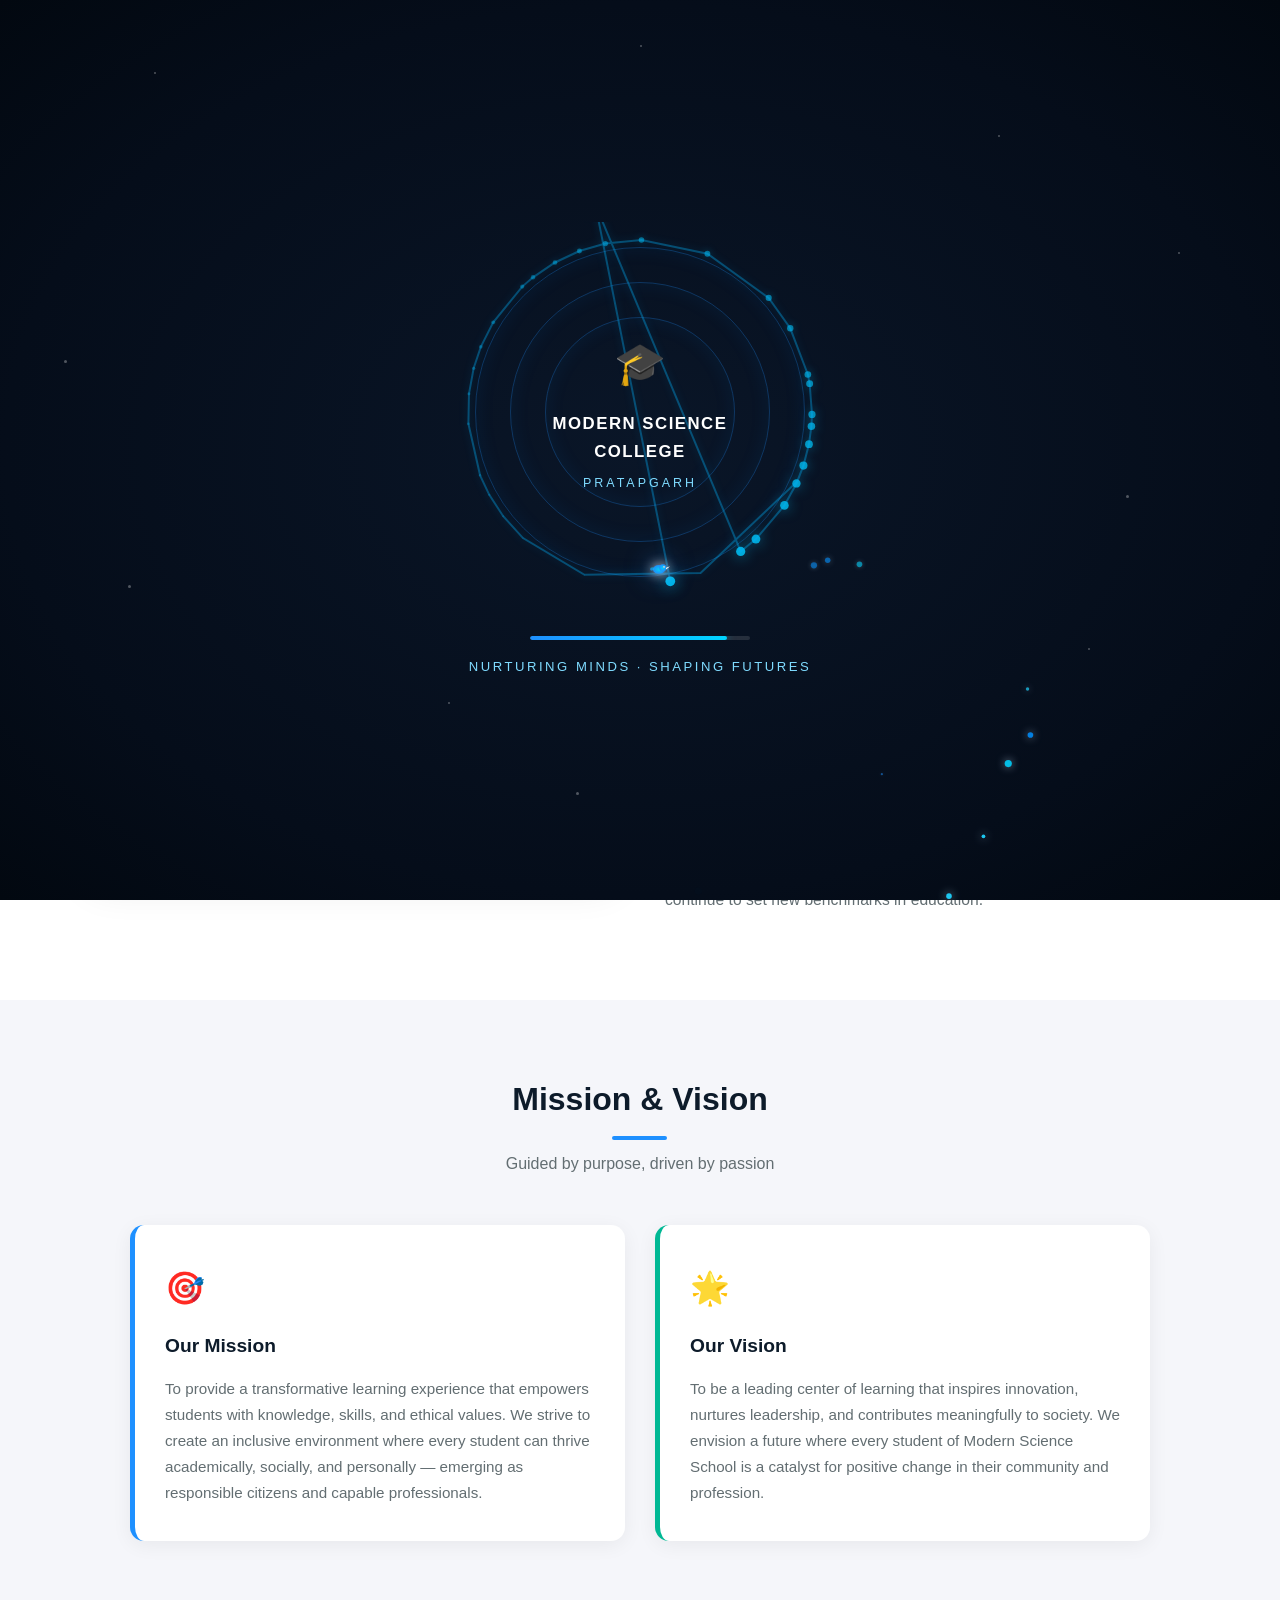
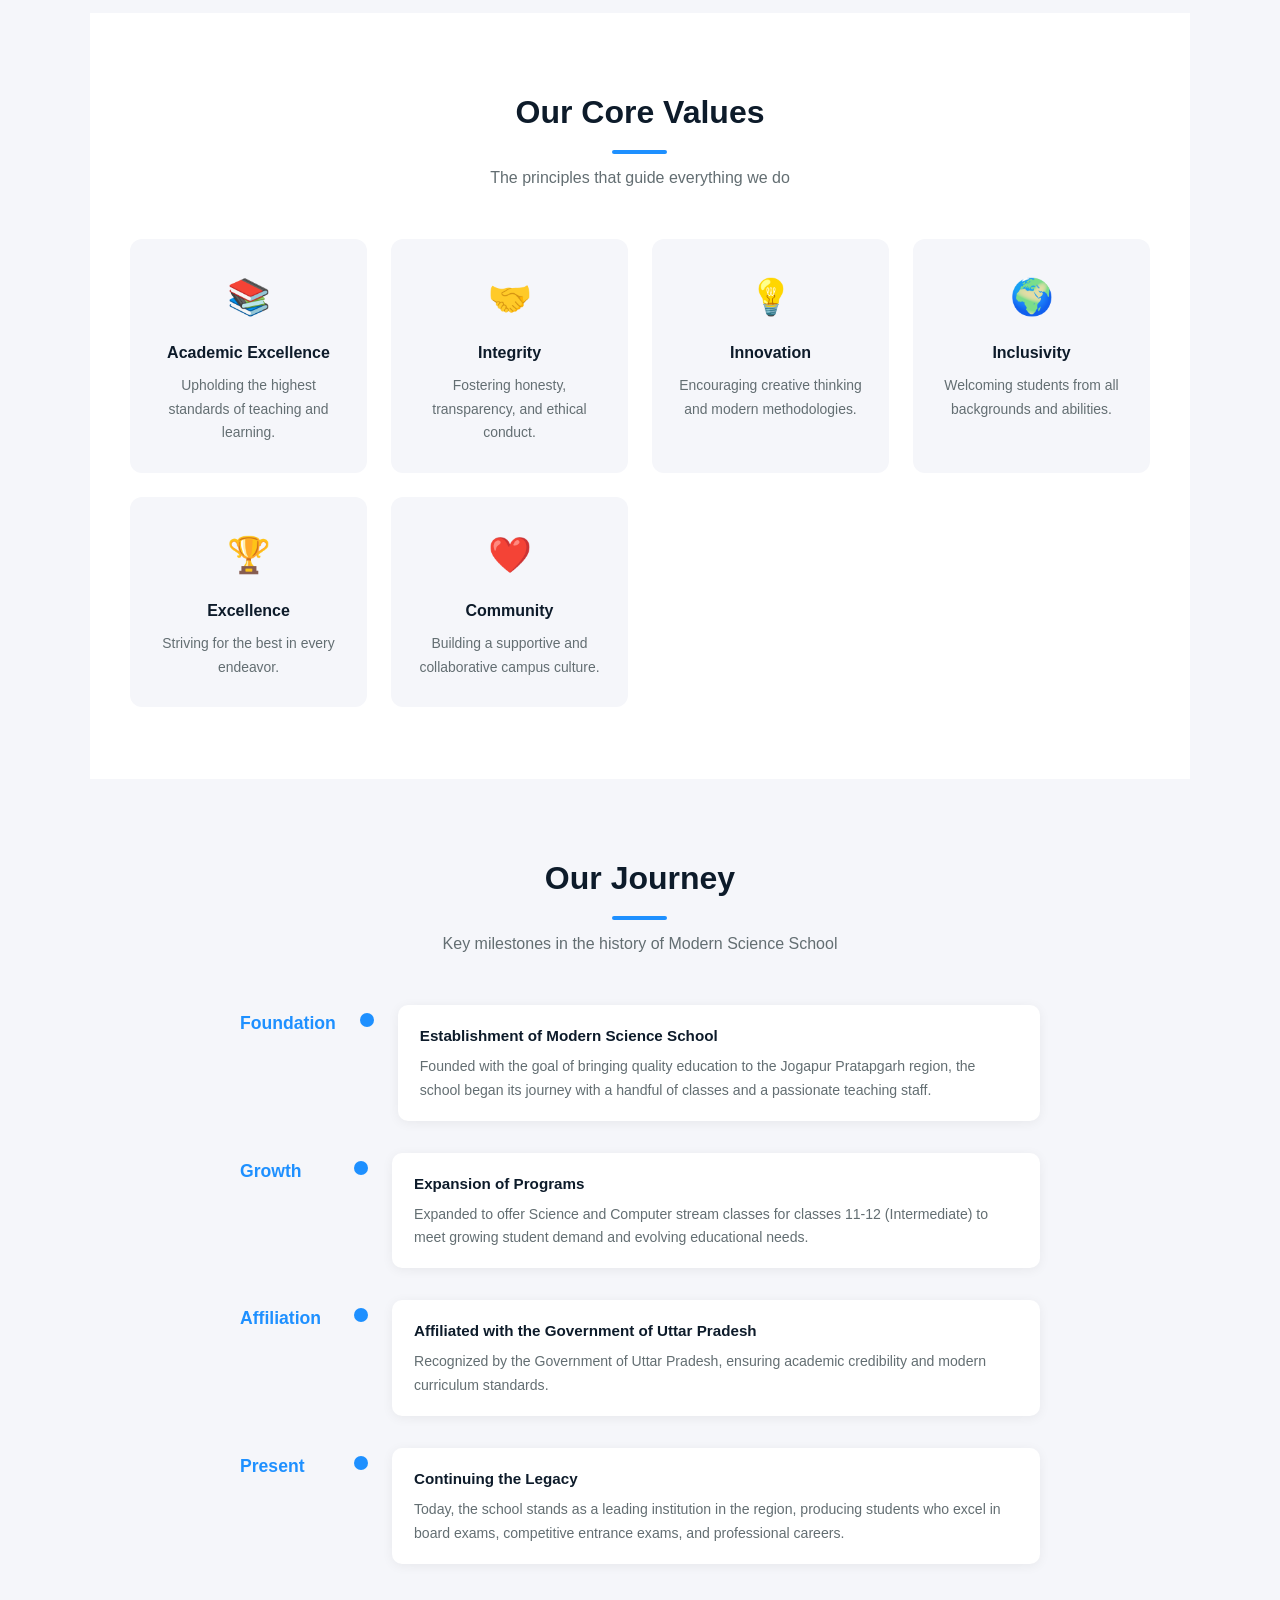
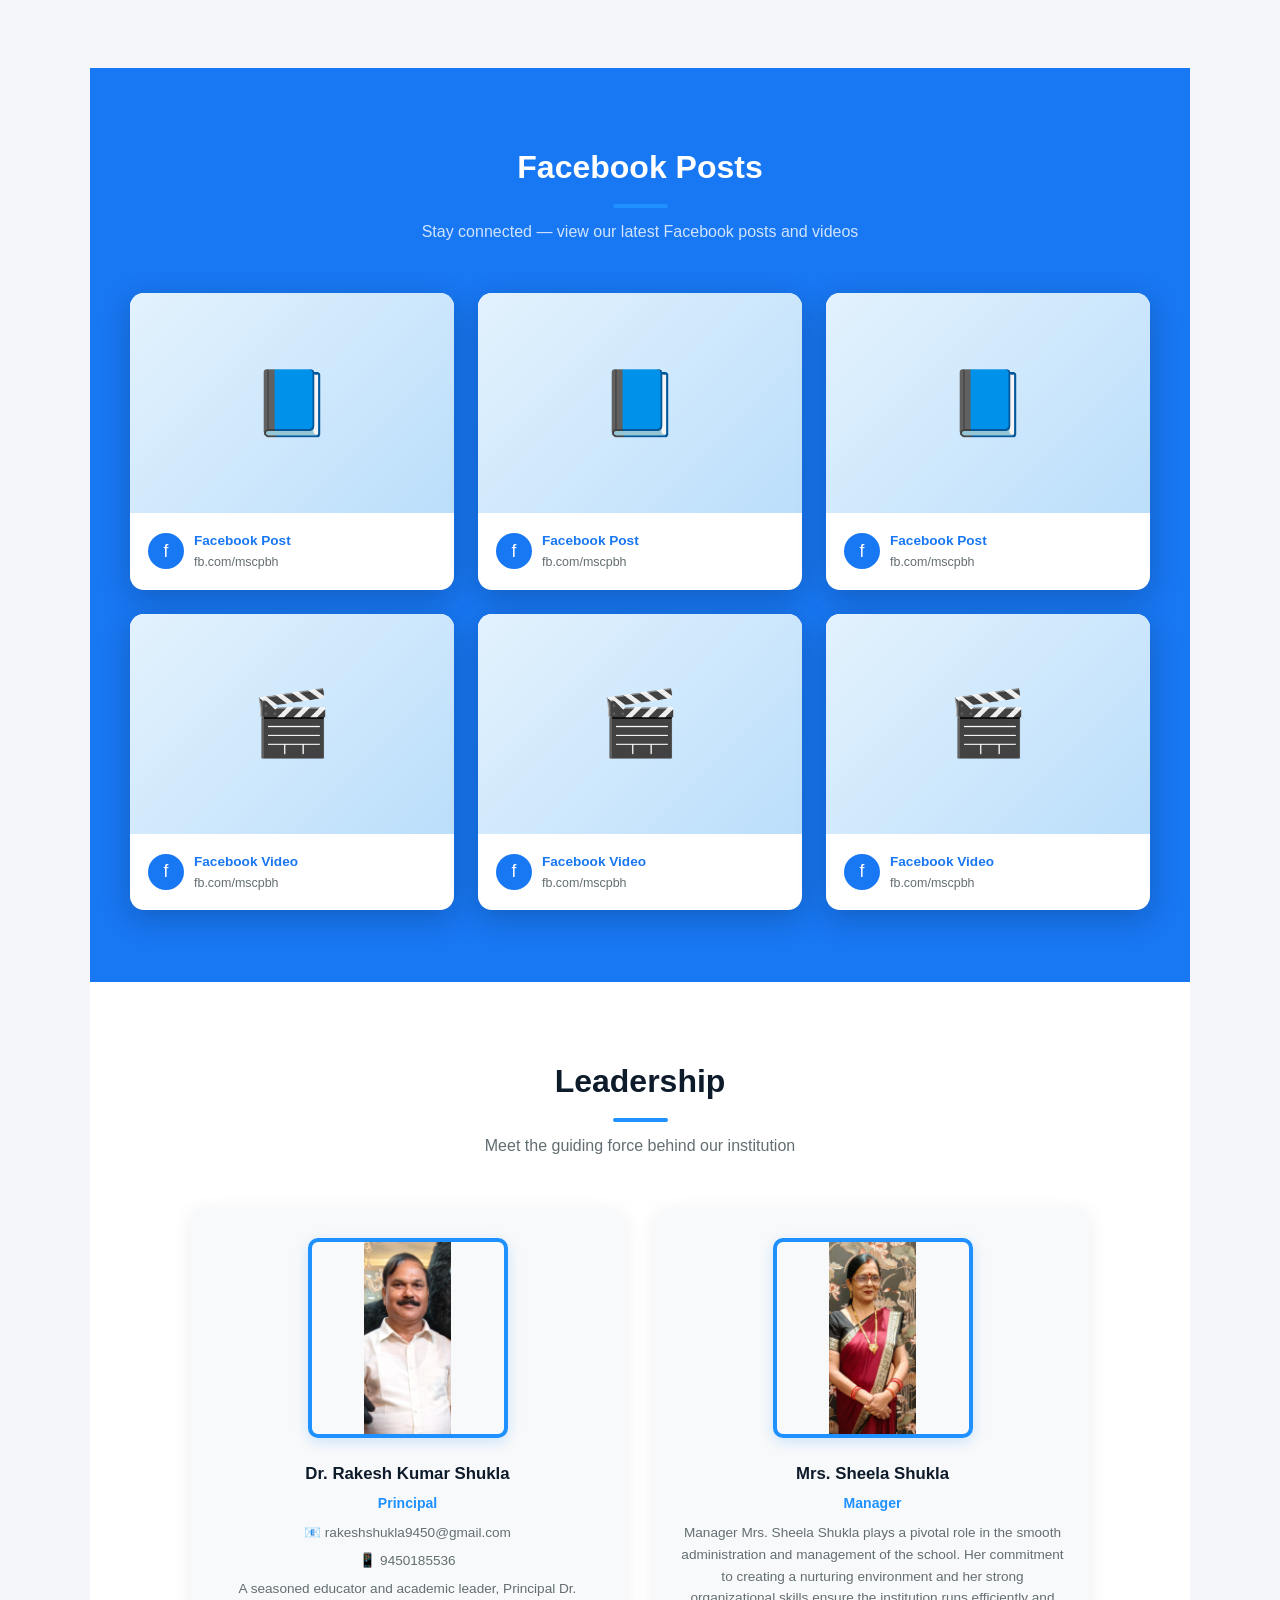
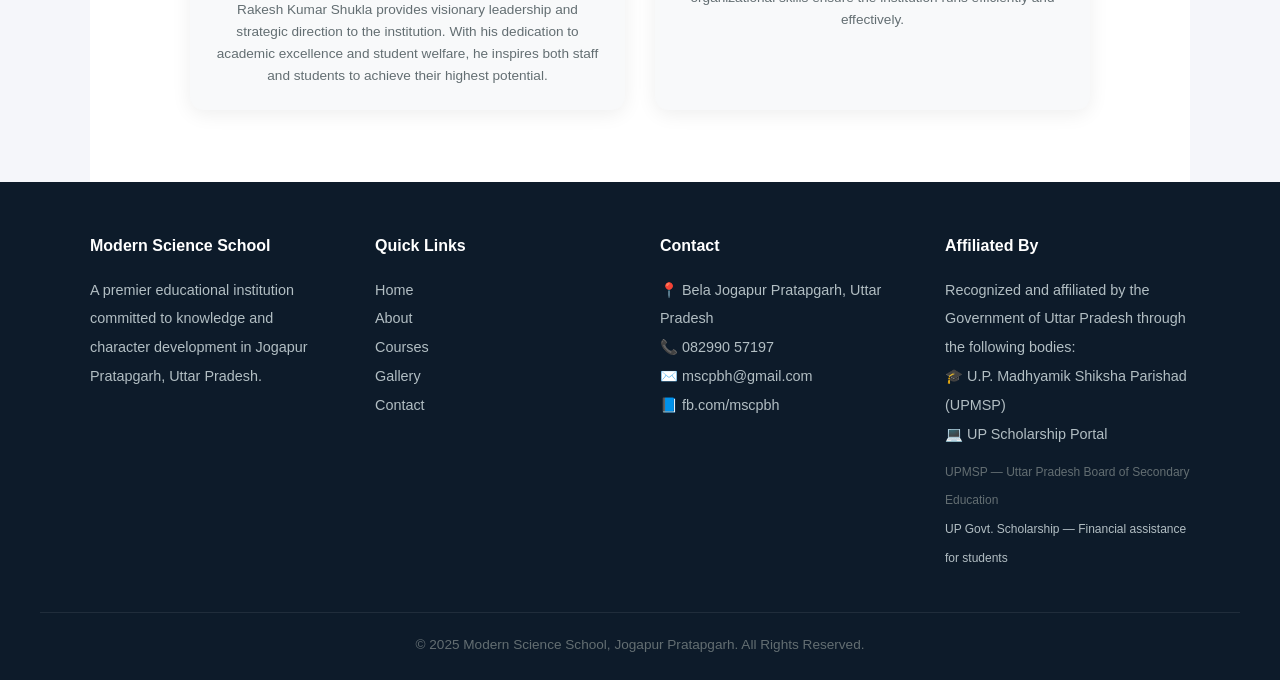
==== commit bdd62659: "changes all" ====
--- a/about.html
+++ b/about.html
@@ -151,19 +151,32 @@
     .timeline-body h4 { color: #0d1b2a; margin-bottom: 6px; font-size: 0.95rem; }
     .timeline-body p { color: #636e72; font-size: 0.88rem; }
 
-    /* LEADERSHIP */
+    /* ─── LEADERSHIP CARDS ─── */
     #leadership { background: #fff; }
-    .leader-grid { display: grid; grid-template-columns: repeat(auto-fit, minmax(220px, 1fr)); gap: 30px; max-width: 900px; margin: 0 auto; }
-    .leader-card { text-align: center; }
-    .leader-avatar {
-      width: 100px; height: 100px; border-radius: 50%;
-      background: linear-gradient(135deg, #1e90ff, #00b894);
-      display: flex; align-items: center; justify-content: center;
-      font-size: 2.5rem; color: #fff; margin: 0 auto 14px;
-    }
-    .leader-card h3 { color: #0d1b2a; font-size: 1rem; }
-    .leader-card .role { color: #1e90ff; font-size: 0.88rem; font-weight: 600; }
-    .leader-card .desc { color: #636e72; font-size: 0.85rem; margin-top: 6px; }
+    .leader-grid { display: grid; grid-template-columns: repeat(auto-fit, minmax(280px, 1fr)); gap: 30px; max-width: 900px; margin: 0 auto; }
+    .leader-card {
+      text-align: center;
+      background: #f8f9fa;
+      border-radius: 14px;
+      padding: 30px 24px 24px;
+      box-shadow: 0 4px 20px rgba(0,0,0,0.07);
+      transition: transform 0.3s ease, box-shadow 0.3s ease;
+    }
+    .leader-card:hover {
+      transform: translateY(-6px);
+      box-shadow: 0 14px 36px rgba(0,0,0,0.13);
+    }
+    .leader-img {
+      width: 200px; height: 200px; border-radius: 10px;
+      object-fit: contain;
+      background-size: cover;
+      border: 4px solid #1e90ff;
+      margin-bottom: 14px;
+      box-shadow: 0 4px 14px rgba(30,144,255,0.2);
+    }
+    .leader-card h3 { color: #0d1b2a; font-size: 1.05rem; margin-bottom: 4px; }
+    .leader-card .role { color: #1e90ff; font-size: 0.88rem; font-weight: 600; margin-bottom: 6px; }
+    .leader-card .desc { color: #636e72; font-size: 0.85rem; margin-top: 6px; line-height: 1.6; }
 
     /* FOOTER */
     footer {
@@ -205,6 +218,63 @@
       #about-intro { padding: 50px 20px; }
       .about-content { grid-template-columns: 1fr; gap: 30px; }
       .mv-grid { grid-template-columns: 1fr; }
+    }
+
+    /* FACEBOOK POSTS */
+    @media (max-width: 768px) {
+      #fb-posts { padding: 50px 20px; }
+      .fb-posts-grid { grid-template-columns: 1fr; }
+    }
+
+    /* ─── FACEBOOK POSTS ─── */
+    #fb-posts { background: #1877F2; padding: 72px 40px; }
+    #fb-posts .section-title h2 { color: #fff; }
+    #fb-posts .section-title p { color: rgba(255,255,255,0.8); }
+    .fb-posts-grid {
+      display: grid; grid-template-columns: repeat(auto-fit, minmax(300px, 1fr));
+      gap: 24px; max-width: 1100px; margin: 0 auto;
+    }
+    .fb-post-card {
+      display: block; text-decoration: none;
+      background: #fff; border-radius: 14px; overflow: hidden;
+      box-shadow: 0 8px 30px rgba(0,0,0,0.2);
+      transition: transform 0.3s ease, box-shadow 0.3s ease;
+      position: relative;
+    }
+    .fb-post-card:hover {
+      transform: translateY(-6px);
+      box-shadow: 0 16px 40px rgba(0,0,0,0.3);
+    }
+    .fb-post-preview {
+      width: 100%; height: 220px;
+      background: linear-gradient(135deg, #e3f2fd, #bbdefb);
+      display: flex; align-items: center; justify-content: center;
+      font-size: 4rem; position: relative;
+    }
+    .fb-post-preview .play-overlay {
+      position: absolute; inset: 0;
+      background: rgba(0,0,0,0.25);
+      display: flex; align-items: center; justify-content: center;
+      opacity: 0; transition: opacity 0.3s;
+    }
+    .fb-post-card:hover .play-overlay { opacity: 1; }
+    .play-overlay span { font-size: 3rem; }
+    .fb-post-body {
+      padding: 16px 18px;
+      display: flex; align-items: center; gap: 10px;
+    }
+    .fb-post-body .fb-icon {
+      width: 36px; height: 36px; border-radius: 50%;
+      background: #1877F2; color: #fff;
+      display: flex; align-items: center; justify-content: center;
+      font-size: 1.1rem; flex-shrink: 0;
+    }
+    .fb-post-body .fb-label {
+      color: #1877F2; font-size: 0.85rem; font-weight: 600;
+    }
+    .fb-post-body .fb-link-text {
+      color: #636e72; font-size: 0.78rem;
+      overflow: hidden; text-overflow: ellipsis; white-space: nowrap;
     }
 
   /* ─── LOADER OVERLAY ─── */
@@ -562,6 +632,76 @@
     </div>
   </section>
 
+  <!-- FACEBOOK POSTS -->
+  <section id="fb-posts">
+    <div class="section-title">
+      <h2>Facebook Posts</h2>
+      <p>Stay connected — view our latest Facebook posts and videos</p>
+    </div>
+    <div class="fb-posts-grid">
+      <a class="fb-post-card" href="https://www.facebook.com/share/1E4288bNbo/" target="_blank" rel="noopener">
+        <div class="fb-post-preview">📘<div class="play-overlay"><span>🔗</span></div></div>
+        <div class="fb-post-body">
+          <div class="fb-icon">f</div>
+          <div>
+            <div class="fb-label">Facebook Post</div>
+            <div class="fb-link-text">fb.com/mscpbh</div>
+          </div>
+        </div>
+      </a>
+      <a class="fb-post-card" href="https://www.facebook.com/share/p/19G6qmwL4Q/" target="_blank" rel="noopener">
+        <div class="fb-post-preview">📘<div class="play-overlay"><span>🔗</span></div></div>
+        <div class="fb-post-body">
+          <div class="fb-icon">f</div>
+          <div>
+            <div class="fb-label">Facebook Post</div>
+            <div class="fb-link-text">fb.com/mscpbh</div>
+          </div>
+        </div>
+      </a>
+      <a class="fb-post-card" href="https://www.facebook.com/share/p/1BG4HAQSHG/" target="_blank" rel="noopener">
+        <div class="fb-post-preview">📘<div class="play-overlay"><span>🔗</span></div></div>
+        <div class="fb-post-body">
+          <div class="fb-icon">f</div>
+          <div>
+            <div class="fb-label">Facebook Post</div>
+            <div class="fb-link-text">fb.com/mscpbh</div>
+          </div>
+        </div>
+      </a>
+      <a class="fb-post-card" href="https://www.facebook.com/share/v/1CFMctdv98/" target="_blank" rel="noopener">
+        <div class="fb-post-preview">🎬<div class="play-overlay"><span>🔗</span></div></div>
+        <div class="fb-post-body">
+          <div class="fb-icon">f</div>
+          <div>
+            <div class="fb-label">Facebook Video</div>
+            <div class="fb-link-text">fb.com/mscpbh</div>
+          </div>
+        </div>
+      </a>
+      <a class="fb-post-card" href="https://www.facebook.com/share/v/14sAwD8j9uW/" target="_blank" rel="noopener">
+        <div class="fb-post-preview">🎬<div class="play-overlay"><span>🔗</span></div></div>
+        <div class="fb-post-body">
+          <div class="fb-icon">f</div>
+          <div>
+            <div class="fb-label">Facebook Video</div>
+            <div class="fb-link-text">fb.com/mscpbh</div>
+          </div>
+        </div>
+      </a>
+      <a class="fb-post-card" href="https://www.facebook.com/share/v/1EmYm3dr8F/" target="_blank" rel="noopener">
+        <div class="fb-post-preview">🎬<div class="play-overlay"><span>🔗</span></div></div>
+        <div class="fb-post-body">
+          <div class="fb-icon">f</div>
+          <div>
+            <div class="fb-label">Facebook Video</div>
+            <div class="fb-link-text">fb.com/mscpbh</div>
+          </div>
+        </div>
+      </a>
+    </div>
+  </section>
+
   <!-- LEADERSHIP -->
   <section id="leadership">
     <div class="section-title">
@@ -570,23 +710,25 @@
     </div>
     <div class="leader-grid">
       <div class="leader-card">
-        <div class="leader-avatar">👨‍💼</div>
-        <h3>Principal</h3>
-        <p class="role">Head of Institution</p>
-        <p class="desc">Providing visionary leadership and academic oversight to drive institutional excellence.</p>
+        <img class="leader-img" src="../img/RakeshShuklaPrincipal.jpeg" alt="Principal Dr. Rakesh Kumar Shukla" />
+        <h3>Dr. Rakesh Kumar Shukla</h3>
+        <p class="role">Principal</p>
+        <p class="desc">📧 rakeshshukla9450@gmail.com</p>
+        <p class="desc">📱 9450185536</p>
+        <p class="desc">A seasoned educator and academic leader, Principal Dr. Rakesh Kumar Shukla provides visionary leadership and strategic direction to the institution. With his dedication to academic excellence and student welfare, he inspires both staff and students to achieve their highest potential.</p>
       </div>
       <div class="leader-card">
-        <div class="leader-avatar">👩‍🏫</div>
-        <h3>Faculty</h3>
-        <p class="role">Academic Team</p>
-        <p class="desc">A team of dedicated, qualified educators committed to student success and innovation in teaching.</p>
-      </div>
-      <div class="leader-card">
-        <div class="leader-avatar">🎓</div>
+        <img class="leader-img" src="../img/principalmam.jpeg" alt="Manager Mrs. Sheela Shukla" />
+        <h3>Mrs. Sheela Shukla</h3>
+        <p class="role">Manager</p>
+        <p class="desc">Manager Mrs. Sheela Shukla plays a pivotal role in the smooth administration and management of the school. Her commitment to creating a nurturing environment and her strong organizational skills ensure the institution runs efficiently and effectively.</p>
+      </div>
+      <!-- <div class="leader-card">
+        <div class="leader-avatar" style="width:130px;height:130px;font-size:3.5rem;background:linear-gradient(135deg,#1e90ff,#00b894);">🎓</div>
         <h3>Alumni Network</h3>
         <p class="role">Our Pride</p>
         <p class="desc">A growing community of successful alumni who carry forward the MSC legacy across the globe.</p>
-      </div>
+      </div> -->
     </div>
   </section>
 
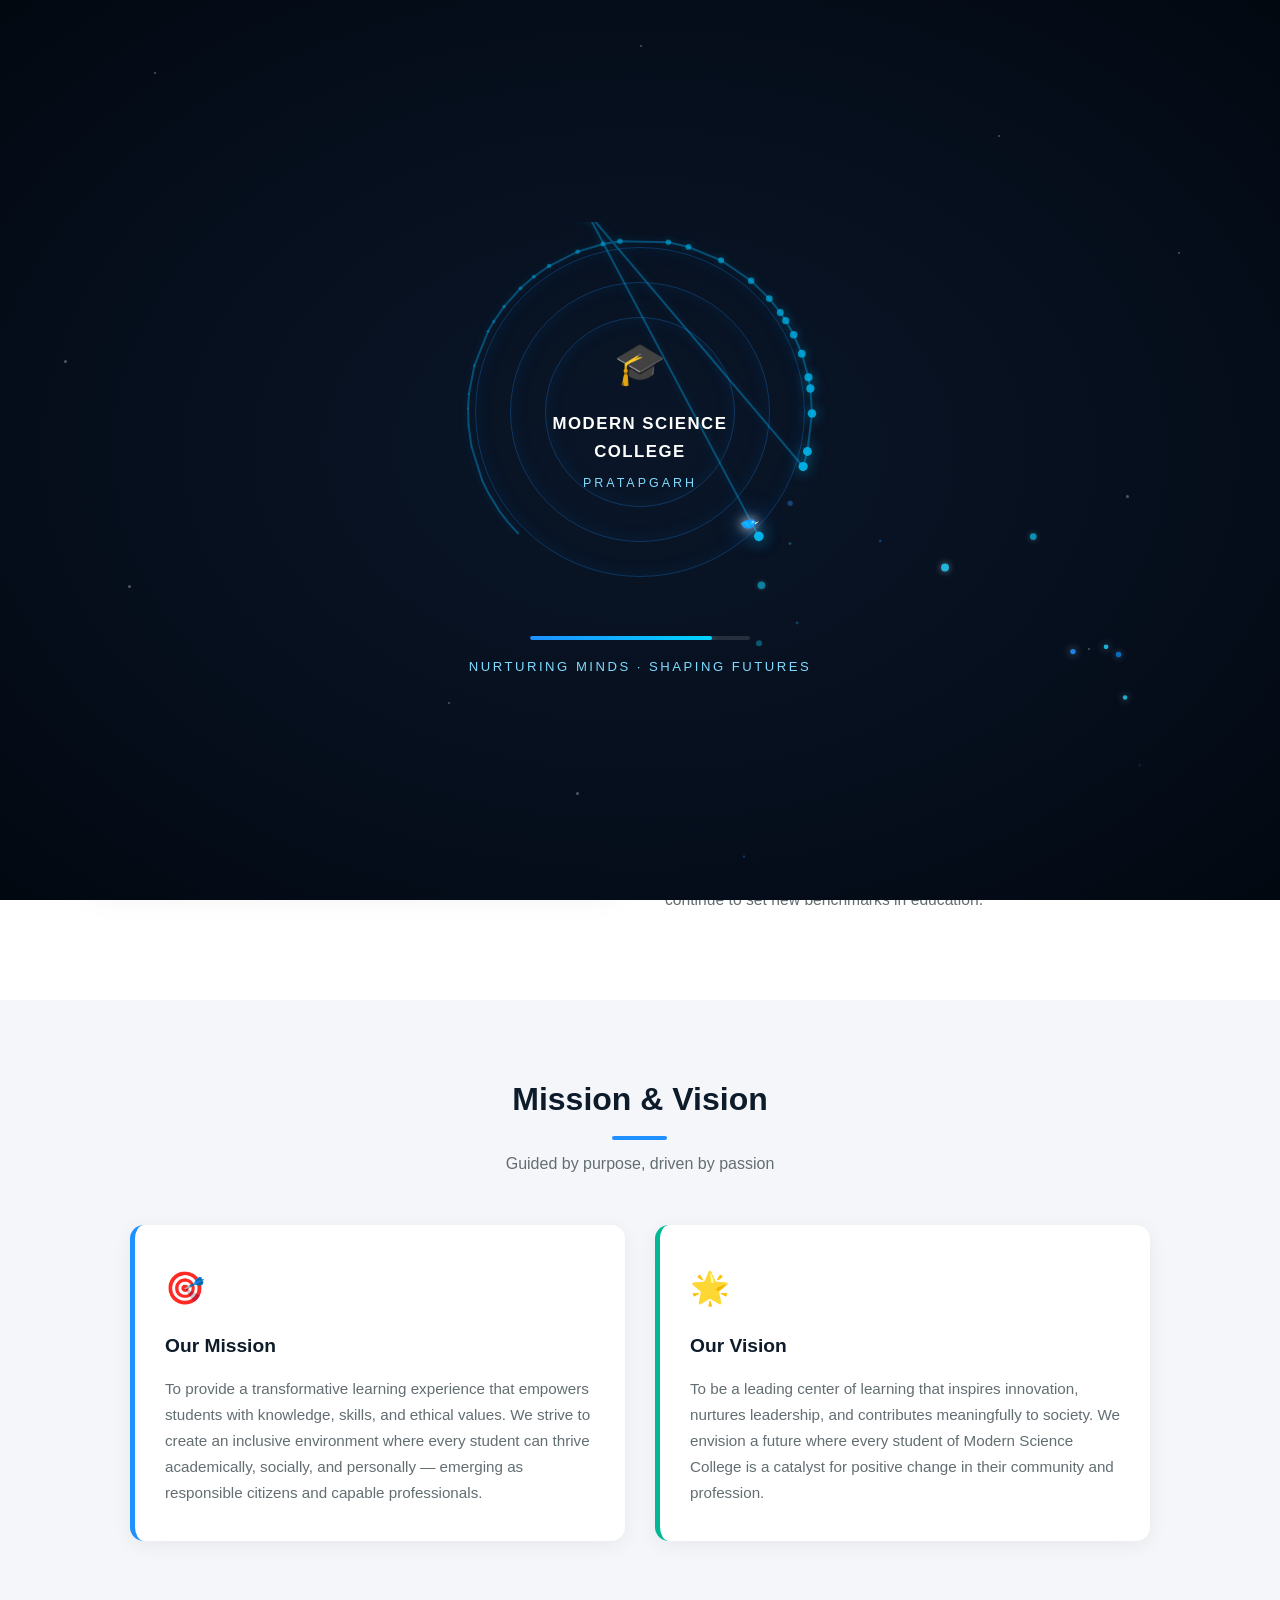
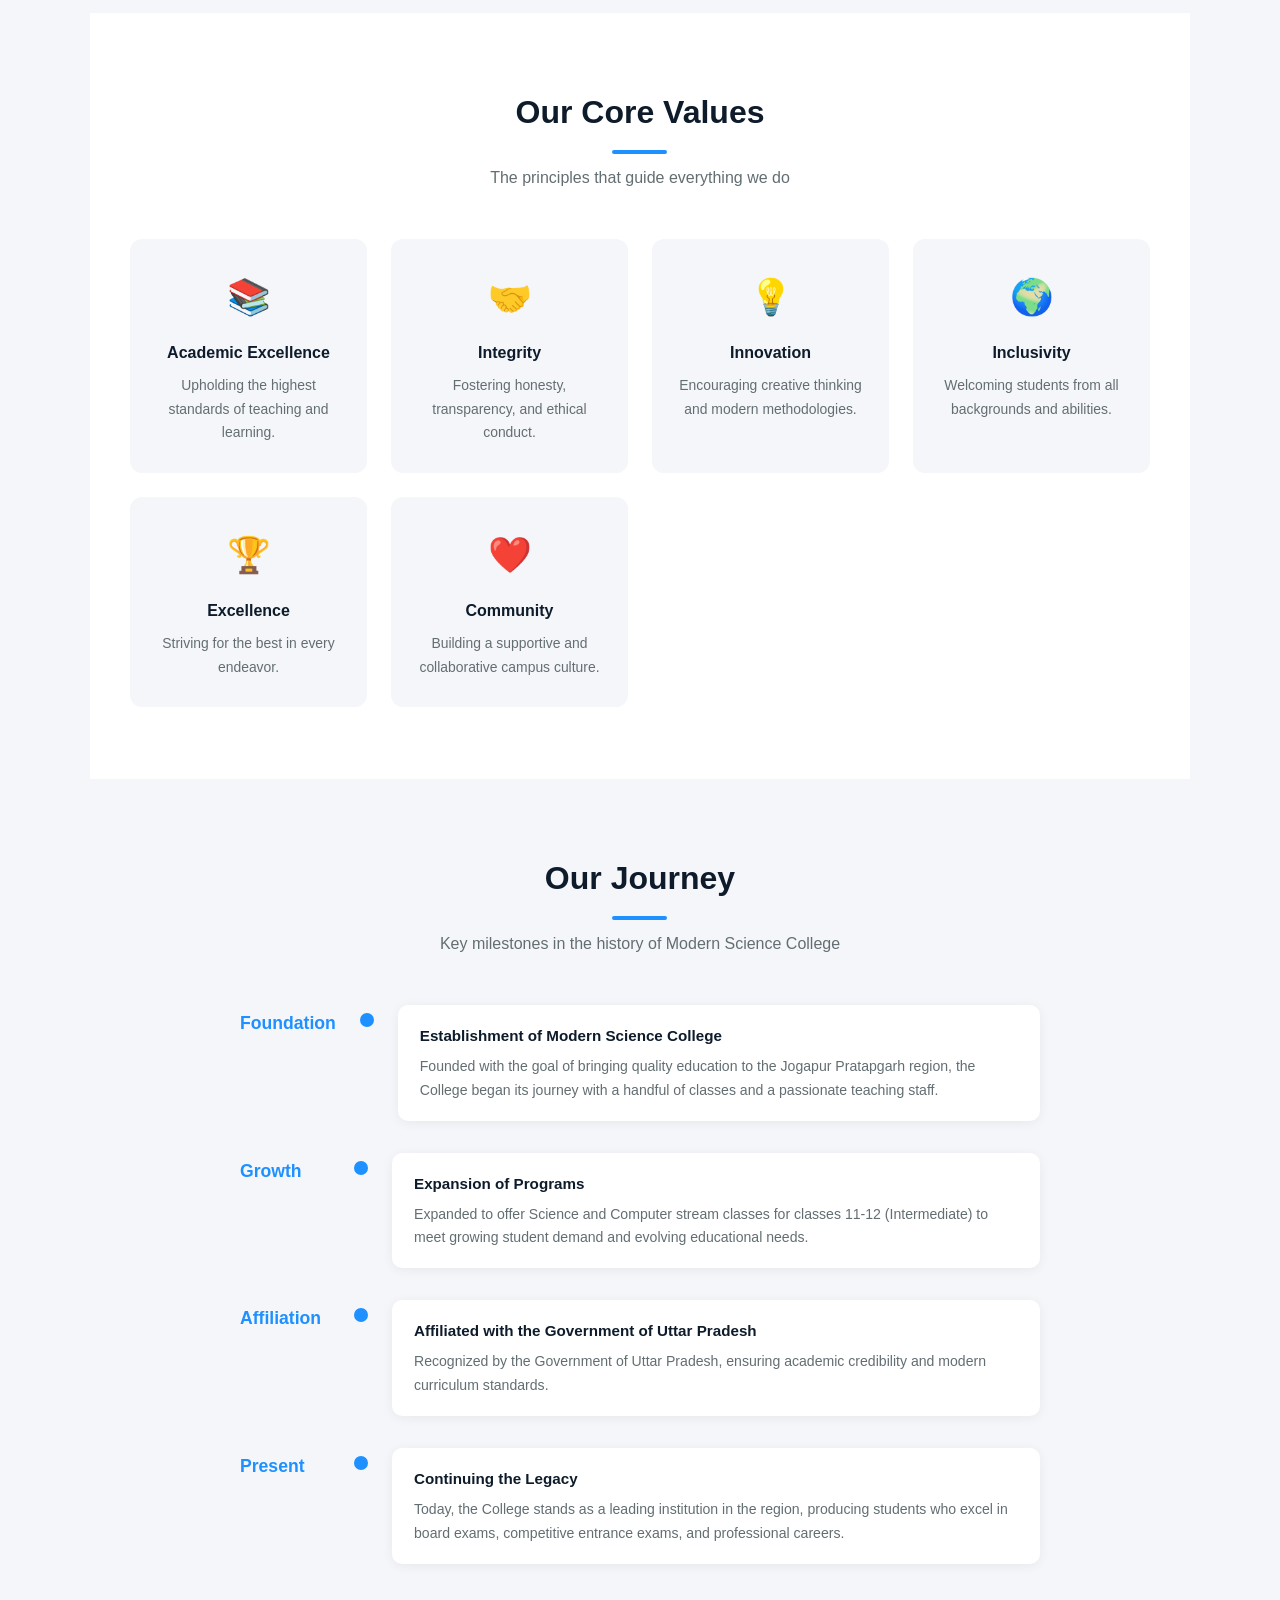
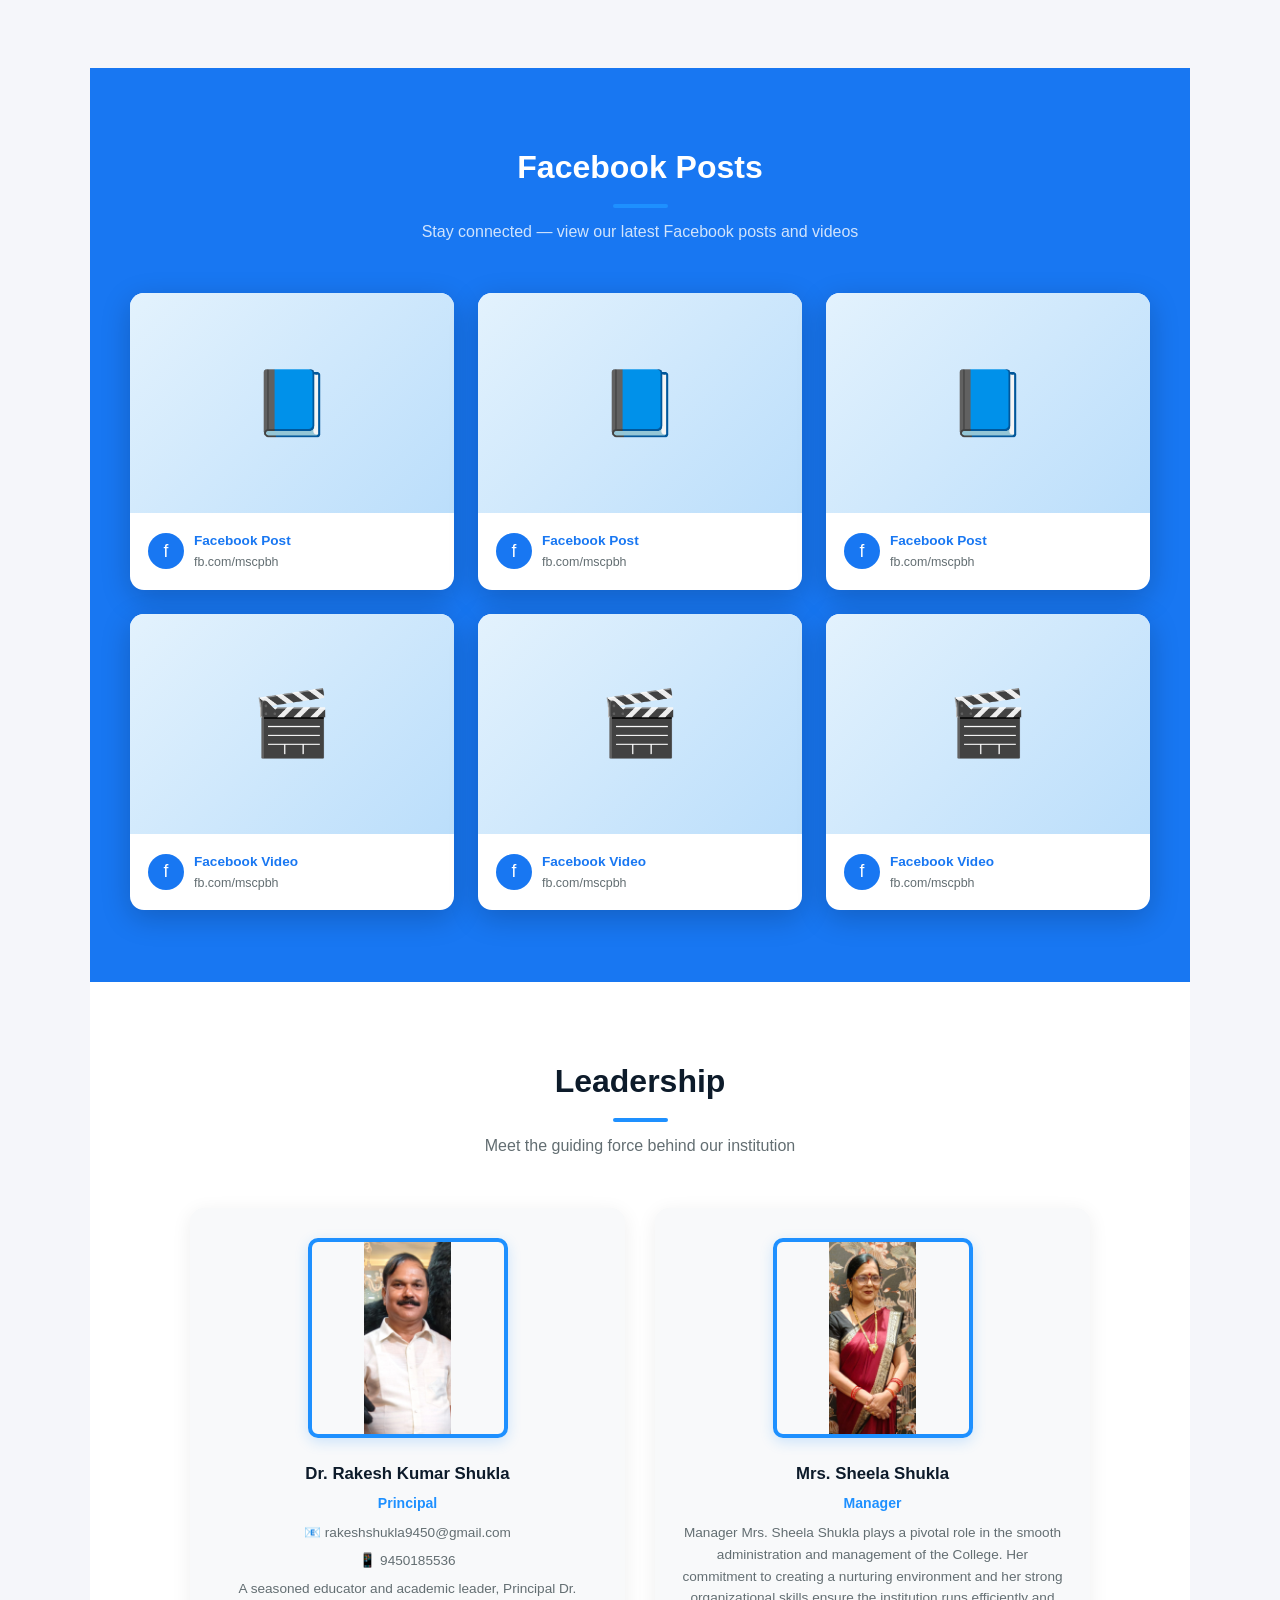
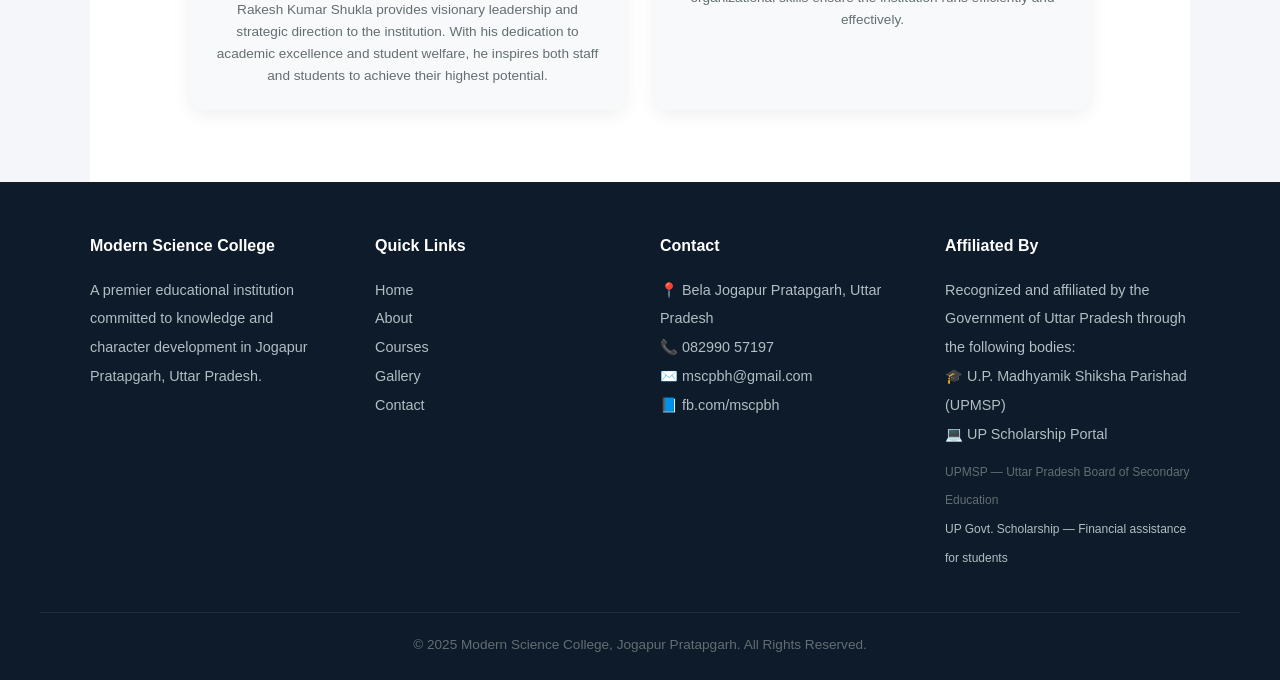
==== commit 6774aec8: "college" ====
--- a/about.html
+++ b/about.html
@@ -3,7 +3,7 @@
 <head>
   <meta charset="UTF-8" />
   <meta name="viewport" content="width=device-width, initial-scale=1.0" />
-  <title>About Us — Modern Science School, Jogapur Pratapgarh</title>
+  <title>About Us — Modern Science  College, Jogapur Pratapgarh</title>
   <style>
     *, *::before, *::after { box-sizing: border-box; margin: 0; padding: 0; }
     html { scroll-behavior: smooth; }
@@ -492,7 +492,7 @@
   <nav>
     <div class="logo">
       <div class="logo-circle">MSC</div>
-      <span>Modern Science School</span>
+      <span>Modern Science  College</span>
     </div>
     <ul class="nav-links">
       <li><a href="index.html">Home</a></li>
@@ -510,7 +510,7 @@
   <!-- PAGE HEADER -->
   <div class="page-header">
     <p class="breadcrumb"><a href="index.html">Home</a> / About Us</p>
-    <h1>About Modern Science School</h1>
+    <h1>About Modern Science  College</h1>
     <p>A tradition of academic excellence, holistic growth, and community service since our establishment.</p>
   </div>
 
@@ -521,11 +521,11 @@
       <p>From humble beginnings to a respected educational institution</p>
     </div>
     <div class="about-content">
-      <img src="../img/collegepic2.jpeg" alt="School Campus" />
+      <img src="../img/collegepic2.jpeg" alt=" College Campus" />
       <div class="about-text">
         <h3>Building Futures, One Student at a Time</h3>
-        <p>Modern Science School, Jogapur Pratapgarh was founded with a singular vision: to provide accessible, high-quality secondary and higher secondary education to students from classes 6 to 12. Over the years, we have grown into a full-fledged institution recognized for academic rigor and character formation.</p>
-        <p>Located in the culturally rich town of Bela Jogapur Pratapgarh, the school serves students from across the district and beyond. With a well-qualified teaching staff, modern classrooms, and a student-centric approach, we continue to set new benchmarks in education.</p>
+        <p>Modern Science  College, Jogapur Pratapgarh was founded with a singular vision: to provide accessible, high-quality secondary and higher secondary education to students from classes 6 to 12. Over the years, we have grown into a full-fledged institution recognized for academic rigor and character formation.</p>
+        <p>Located in the culturally rich town of Bela Jogapur Pratapgarh, the  College serves students from across the district and beyond. With a well-qualified teaching staff, modern classrooms, and a student-centric approach, we continue to set new benchmarks in education.</p>
       </div>
     </div>
   </div>
@@ -545,7 +545,7 @@
       <div class="mv-card vision">
         <div class="mv-icon">🌟</div>
         <h3>Our Vision</h3>
-        <p>To be a leading center of learning that inspires innovation, nurtures leadership, and contributes meaningfully to society. We envision a future where every student of Modern Science School is a catalyst for positive change in their community and profession.</p>
+        <p>To be a leading center of learning that inspires innovation, nurtures leadership, and contributes meaningfully to society. We envision a future where every student of Modern Science  College is a catalyst for positive change in their community and profession.</p>
       </div>
     </div>
   </section>
@@ -594,15 +594,15 @@
   <section id="history">
     <div class="section-title">
       <h2>Our Journey</h2>
-      <p>Key milestones in the history of Modern Science School</p>
+      <p>Key milestones in the history of Modern Science  College</p>
     </div>
     <div class="timeline">
       <div class="timeline-item">
         <div class="timeline-year">Foundation</div>
         <div class="timeline-dot"></div>
         <div class="timeline-body">
-          <h4>Establishment of Modern Science School</h4>
-          <p>Founded with the goal of bringing quality education to the Jogapur Pratapgarh region, the school began its journey with a handful of classes and a passionate teaching staff.</p>
+          <h4>Establishment of Modern Science  College</h4>
+          <p>Founded with the goal of bringing quality education to the Jogapur Pratapgarh region, the  College began its journey with a handful of classes and a passionate teaching staff.</p>
         </div>
       </div>
       <div class="timeline-item">
@@ -626,7 +626,7 @@
         <div class="timeline-dot"></div>
         <div class="timeline-body">
           <h4>Continuing the Legacy</h4>
-          <p>Today, the school stands as a leading institution in the region, producing students who excel in board exams, competitive entrance exams, and professional careers.</p>
+          <p>Today, the  College stands as a leading institution in the region, producing students who excel in board exams, competitive entrance exams, and professional careers.</p>
         </div>
       </div>
     </div>
@@ -721,7 +721,7 @@
         <img class="leader-img" src="../img/principalmam.jpeg" alt="Manager Mrs. Sheela Shukla" />
         <h3>Mrs. Sheela Shukla</h3>
         <p class="role">Manager</p>
-        <p class="desc">Manager Mrs. Sheela Shukla plays a pivotal role in the smooth administration and management of the school. Her commitment to creating a nurturing environment and her strong organizational skills ensure the institution runs efficiently and effectively.</p>
+        <p class="desc">Manager Mrs. Sheela Shukla plays a pivotal role in the smooth administration and management of the  College. Her commitment to creating a nurturing environment and her strong organizational skills ensure the institution runs efficiently and effectively.</p>
       </div>
       <!-- <div class="leader-card">
         <div class="leader-avatar" style="width:130px;height:130px;font-size:3.5rem;background:linear-gradient(135deg,#1e90ff,#00b894);">🎓</div>
@@ -736,7 +736,7 @@
   <footer>
     <div class="footer-grid">
       <div class="footer-col">
-        <h3>Modern Science School</h3>
+        <h3>Modern Science  College</h3>
         <p>A premier educational institution committed to knowledge and character development in Jogapur Pratapgarh, Uttar Pradesh.</p>
       </div>
       <div class="footer-col">
@@ -764,7 +764,7 @@
       </div>
     </div>
     <div class="footer-bottom">
-      <p>&copy; 2025 Modern Science School, Jogapur Pratapgarh. All Rights Reserved.</p>
+      <p>&copy; 2025 Modern Science  College, Jogapur Pratapgarh. All Rights Reserved.</p>
     </div>
   </footer>
 
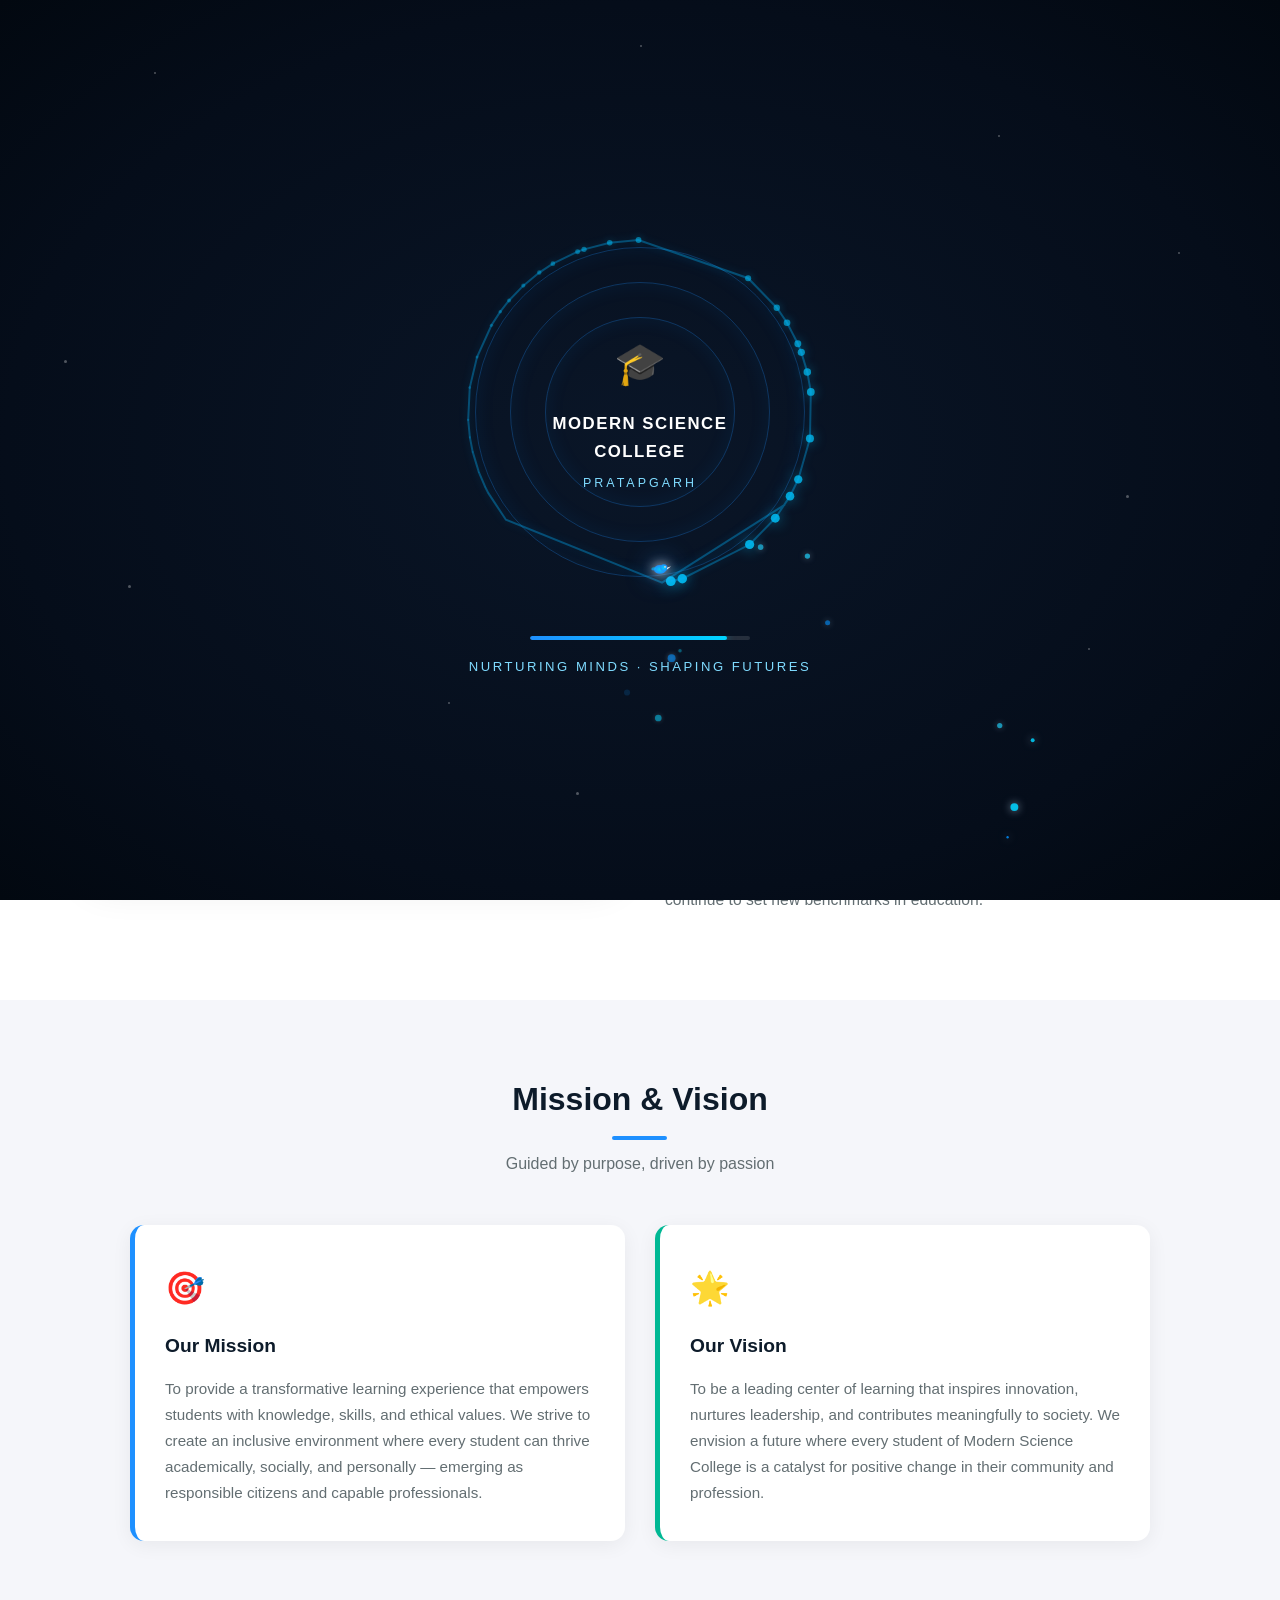
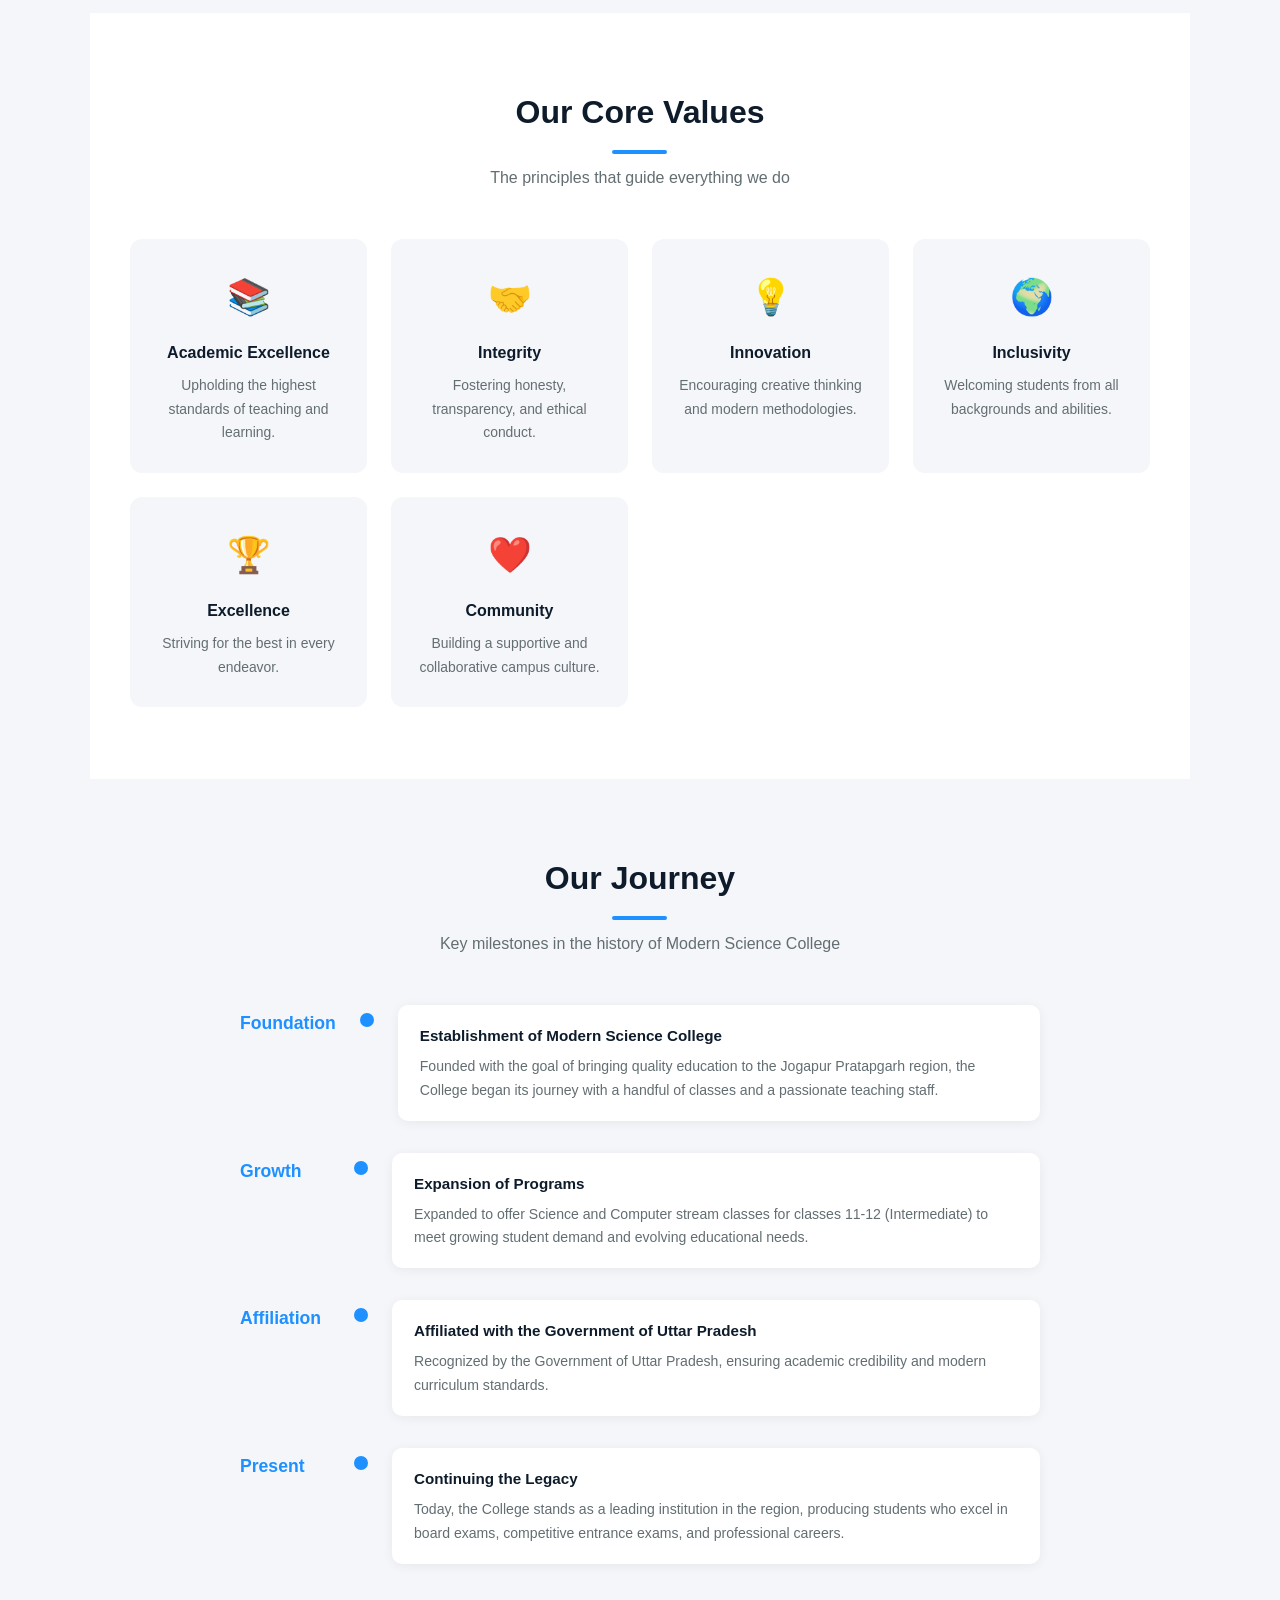
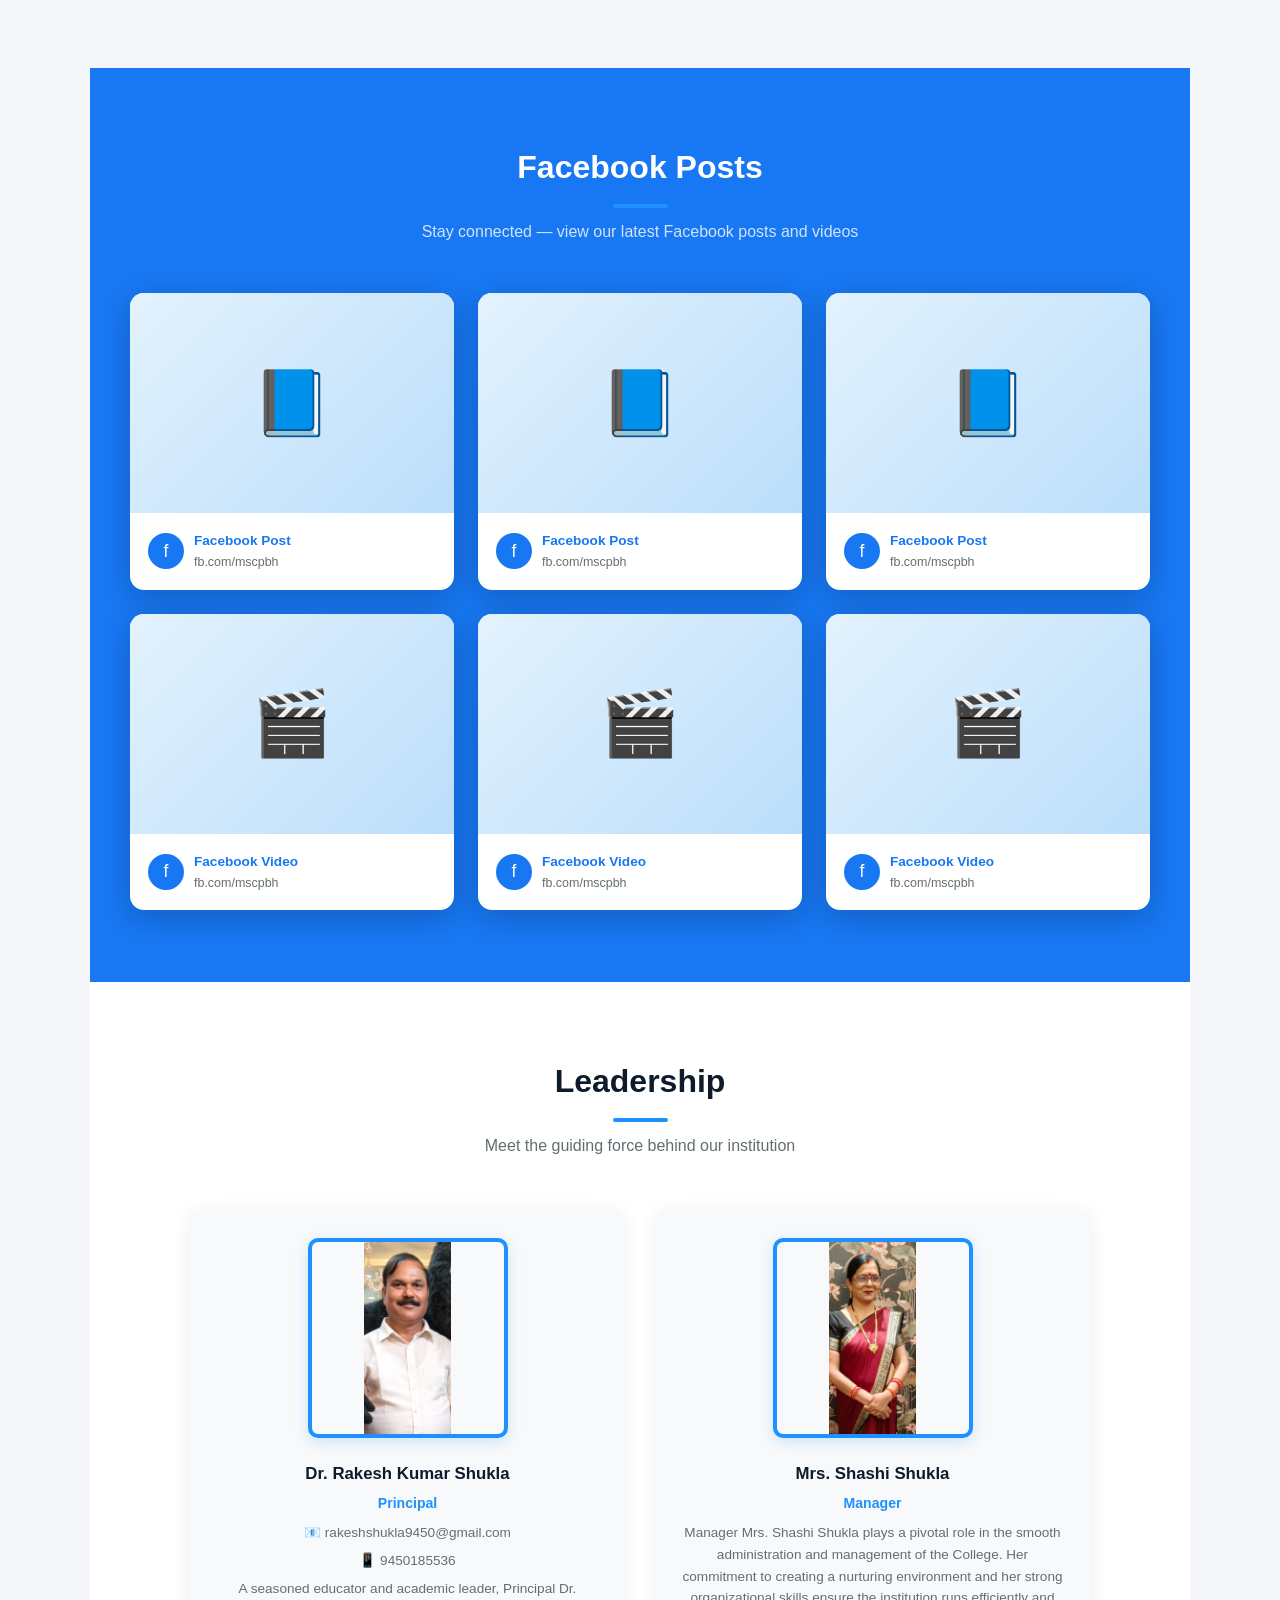
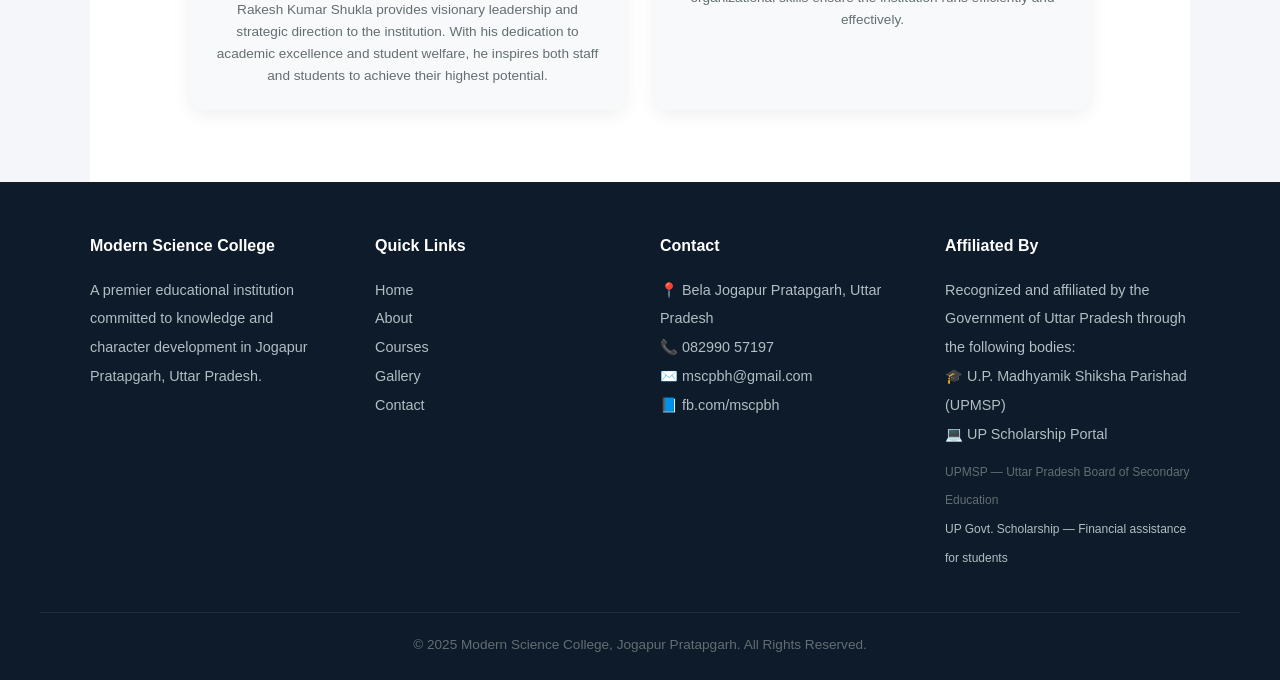
==== commit 1ca2f903: "sashi" ====
--- a/about.html
+++ b/about.html
@@ -718,10 +718,10 @@
         <p class="desc">A seasoned educator and academic leader, Principal Dr. Rakesh Kumar Shukla provides visionary leadership and strategic direction to the institution. With his dedication to academic excellence and student welfare, he inspires both staff and students to achieve their highest potential.</p>
       </div>
       <div class="leader-card">
-        <img class="leader-img" src="../img/principalmam.jpeg" alt="Manager Mrs. Sheela Shukla" />
-        <h3>Mrs. Sheela Shukla</h3>
+        <img class="leader-img" src="../img/principalmam.jpeg" alt="Manager Mrs. Shashi  Shukla" />
+        <h3>Mrs. Shashi  Shukla</h3>
         <p class="role">Manager</p>
-        <p class="desc">Manager Mrs. Sheela Shukla plays a pivotal role in the smooth administration and management of the  College. Her commitment to creating a nurturing environment and her strong organizational skills ensure the institution runs efficiently and effectively.</p>
+        <p class="desc">Manager Mrs. Shashi  Shukla plays a pivotal role in the smooth administration and management of the  College. Her commitment to creating a nurturing environment and her strong organizational skills ensure the institution runs efficiently and effectively.</p>
       </div>
       <!-- <div class="leader-card">
         <div class="leader-avatar" style="width:130px;height:130px;font-size:3.5rem;background:linear-gradient(135deg,#1e90ff,#00b894);">🎓</div>
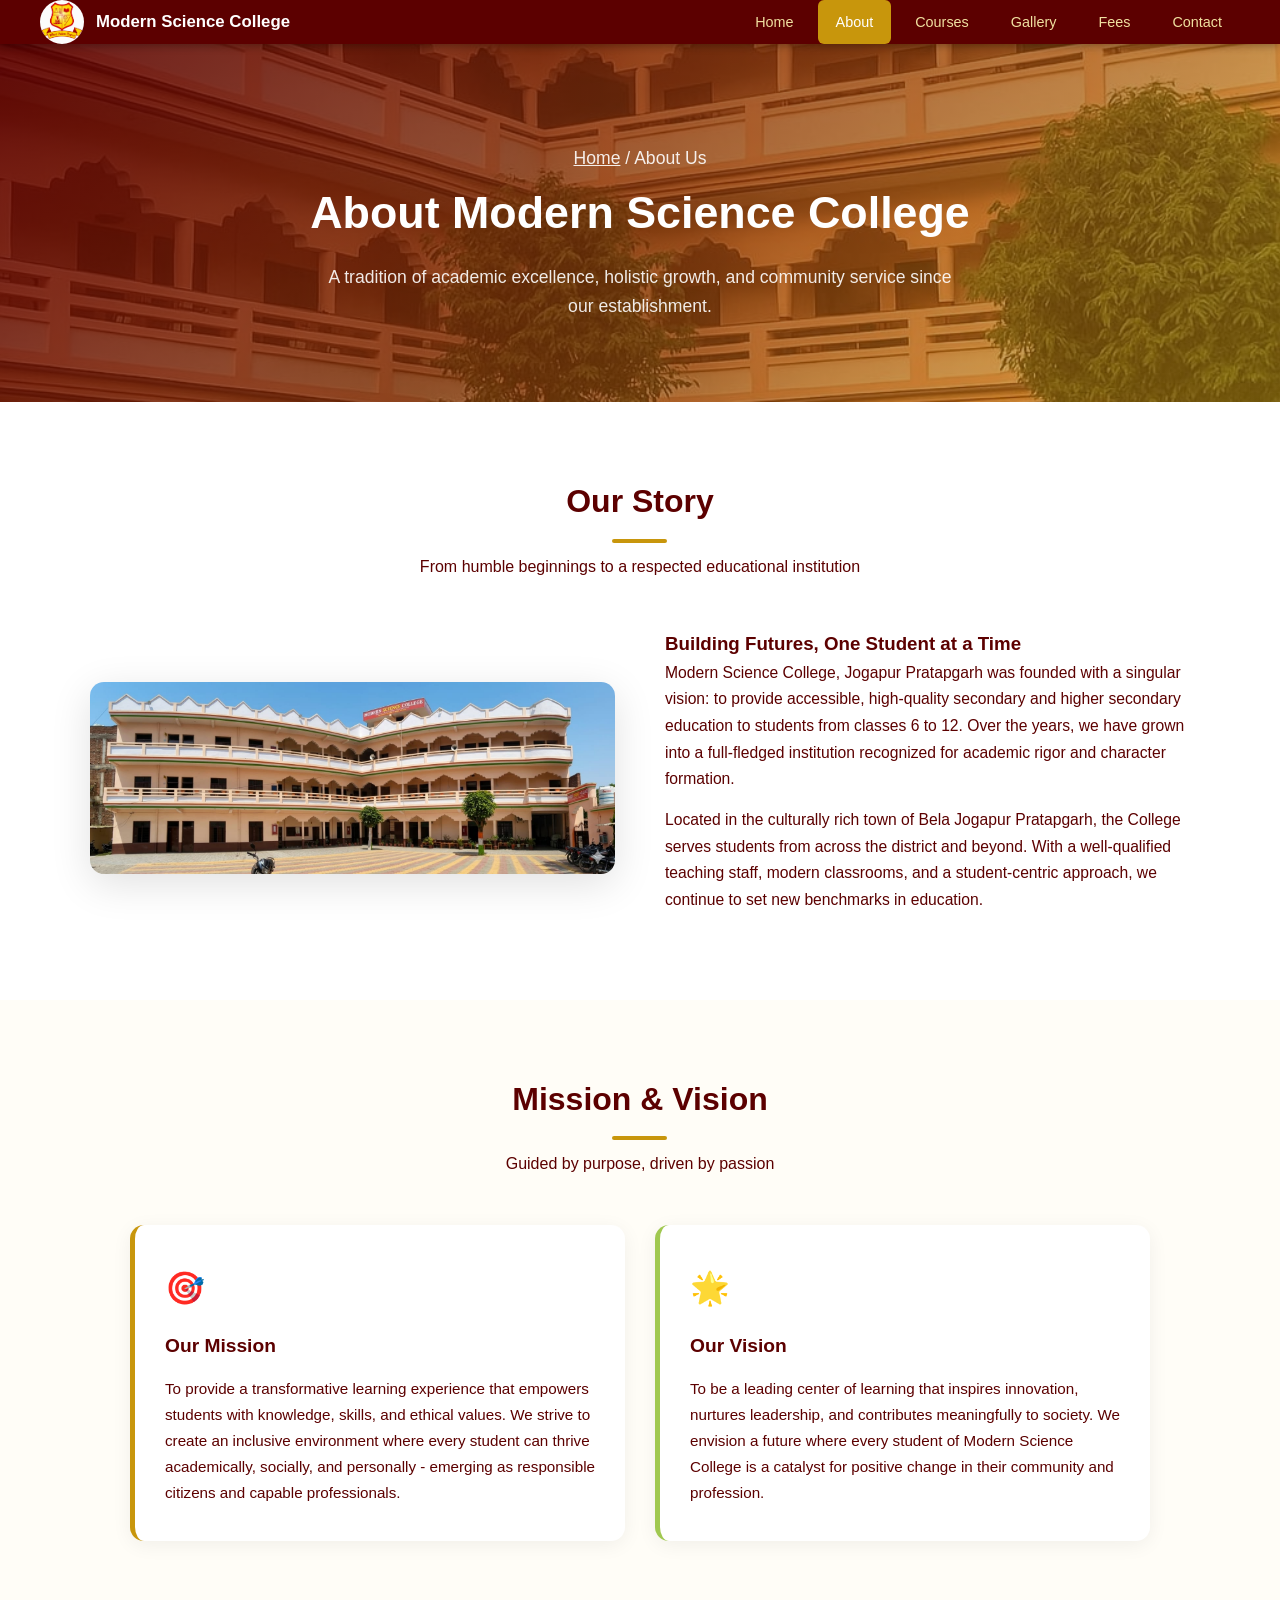
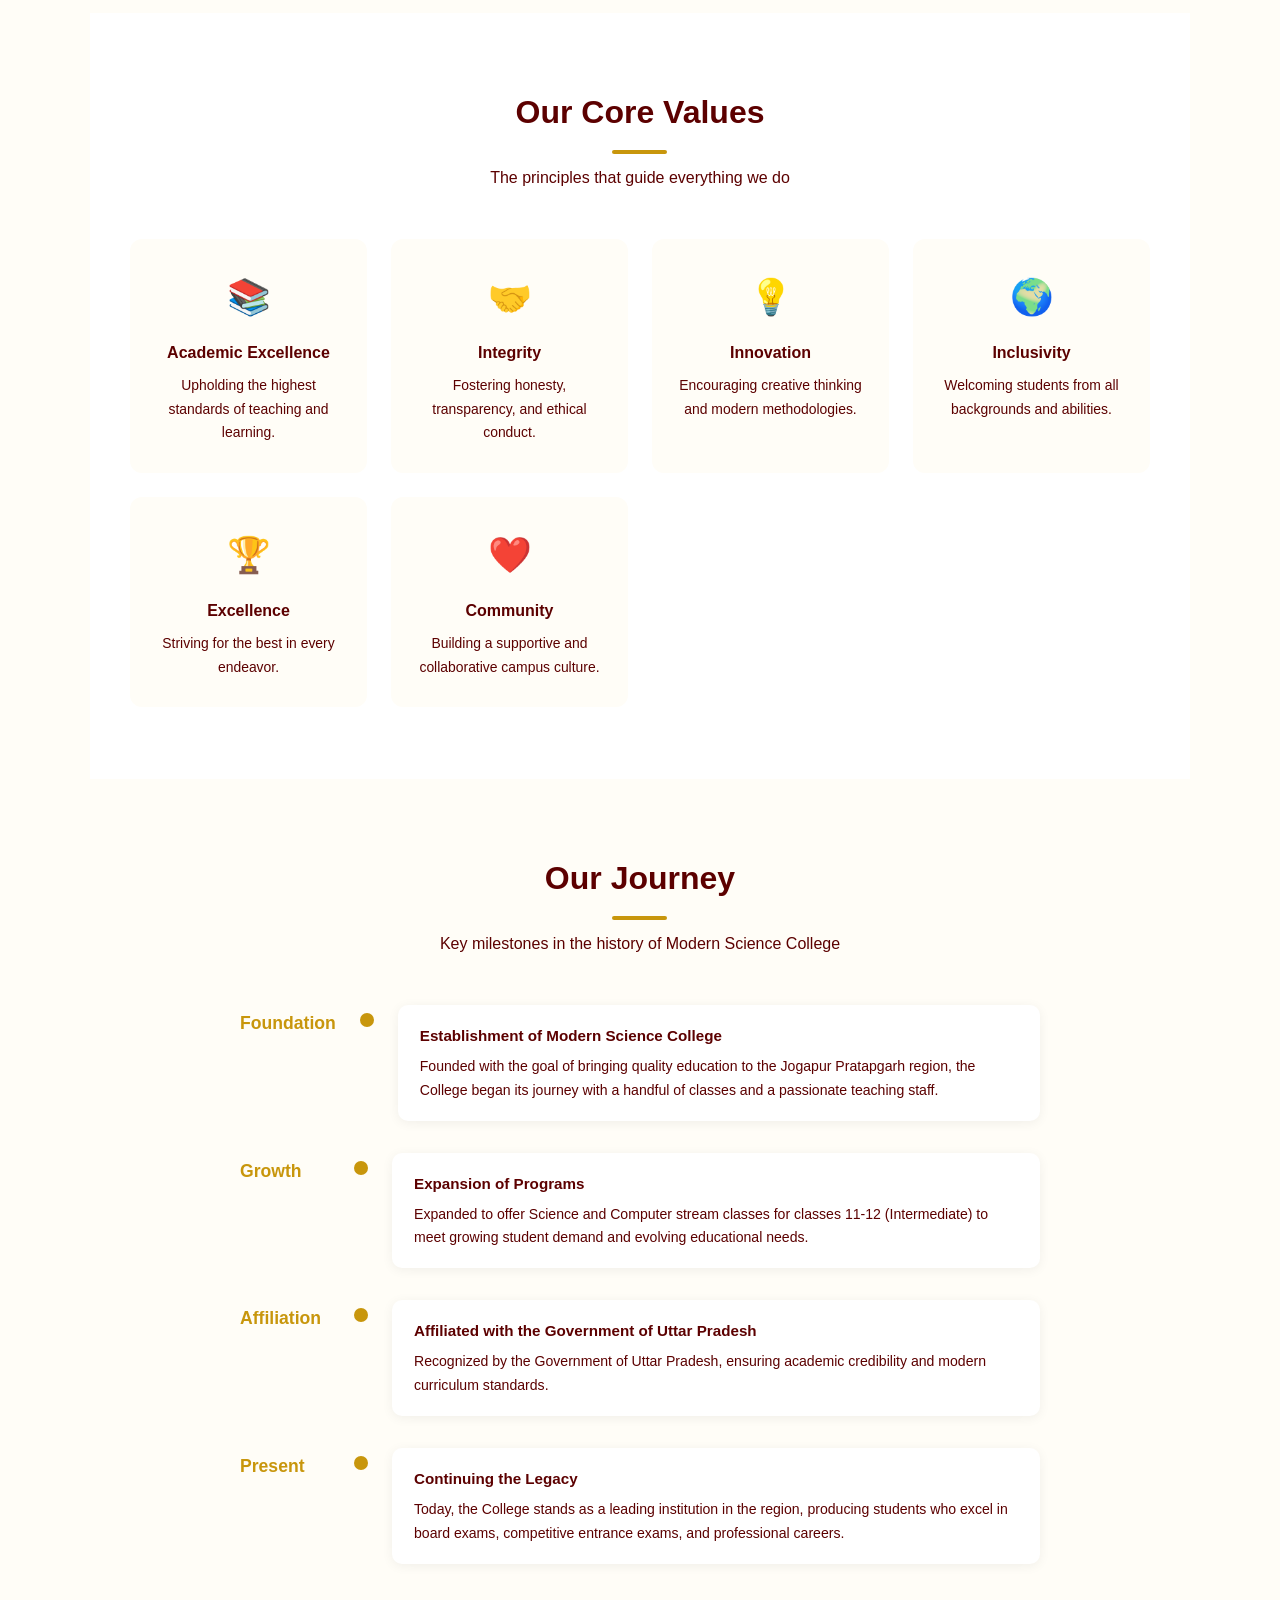
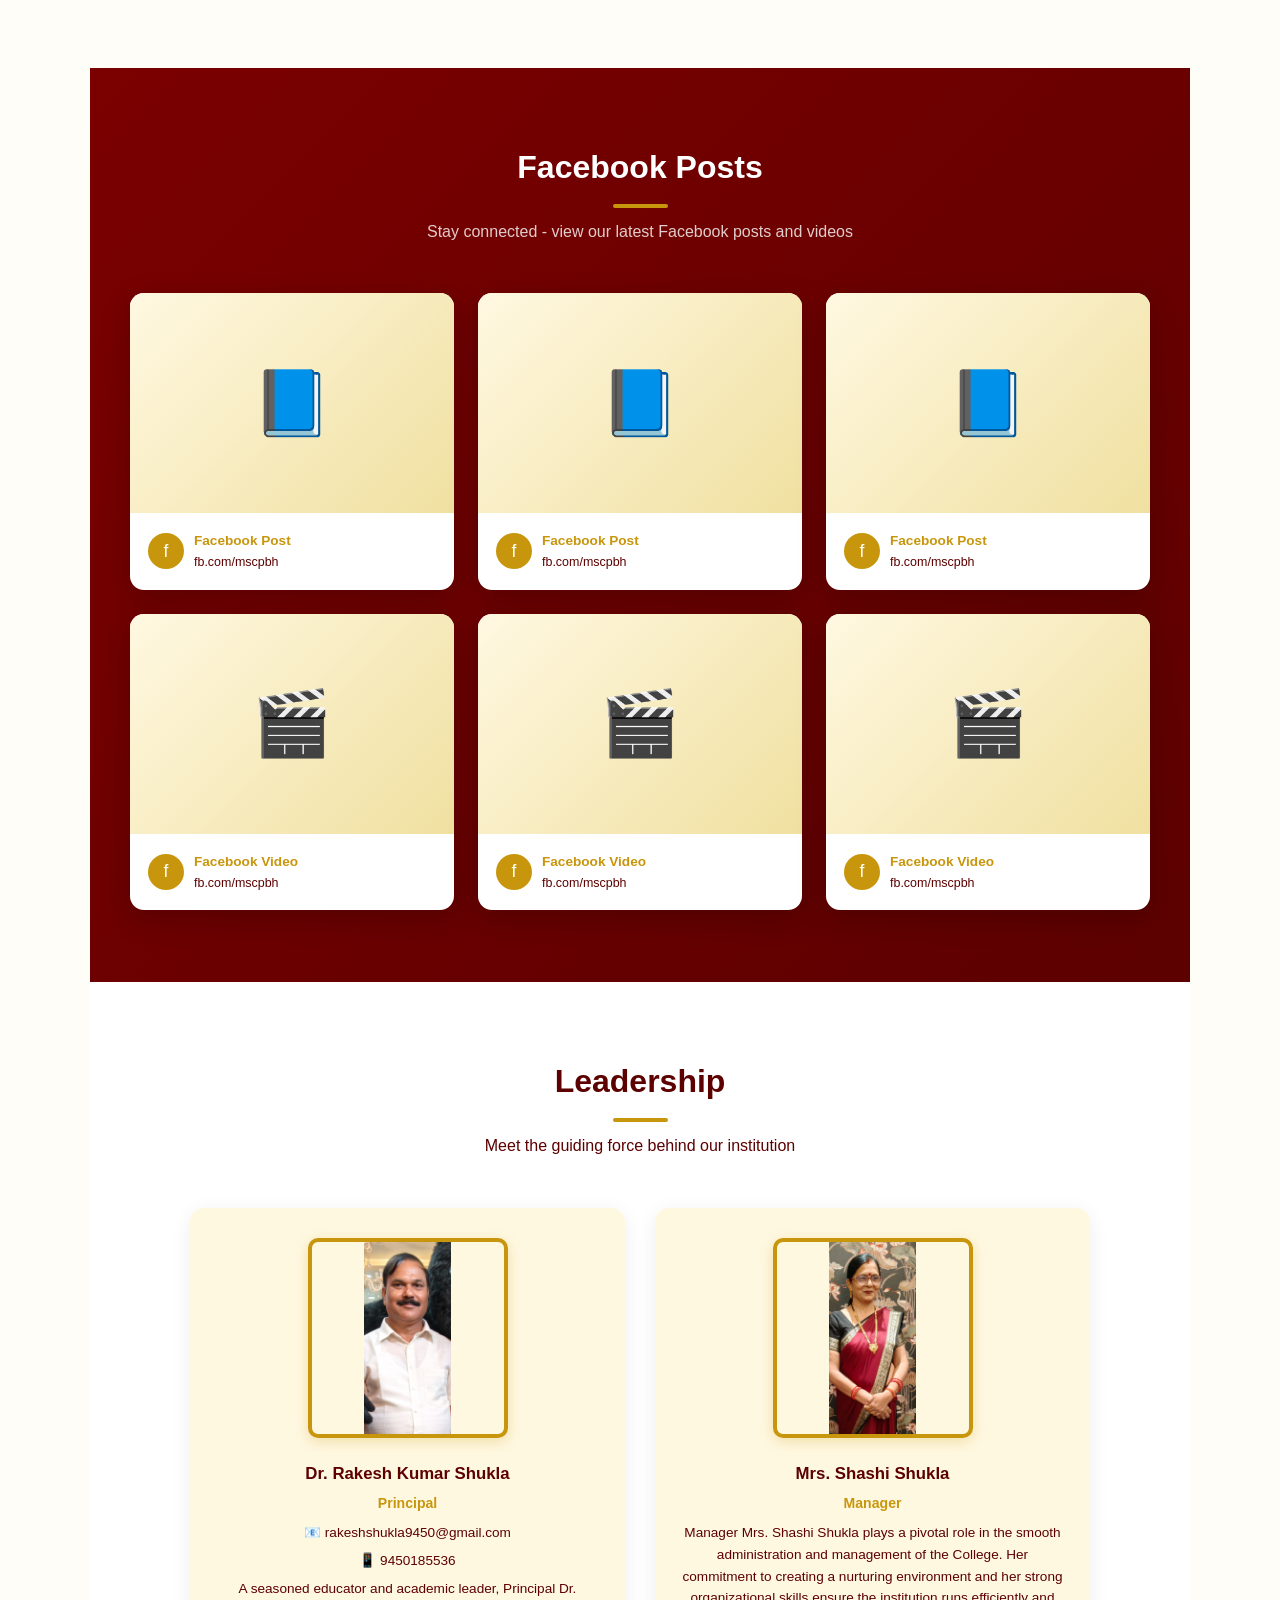
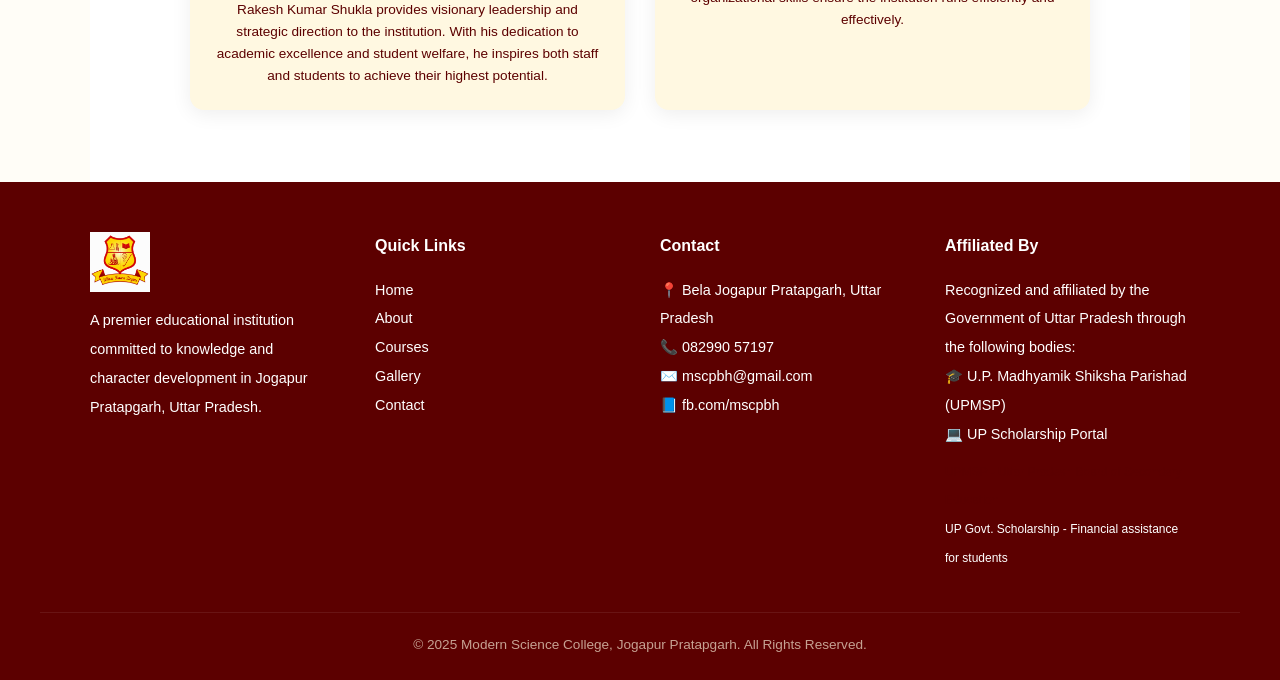
==== commit 471b09cd: "today ui changes" ====
--- a/about.html
+++ b/about.html
@@ -3,20 +3,20 @@
 <head>
   <meta charset="UTF-8" />
   <meta name="viewport" content="width=device-width, initial-scale=1.0" />
-  <title>About Us — Modern Science  College, Jogapur Pratapgarh</title>
+  <title>About Us - Modern Science  College, Jogapur Pratapgarh</title>
   <style>
     *, *::before, *::after { box-sizing: border-box; margin: 0; padding: 0; }
     html { scroll-behavior: smooth; }
     body {
       font-family: 'Segoe UI', Tahoma, sans-serif;
-      background: #f5f6fa; color: #2d3436; line-height: 1.7;
+      background: #fffdf7; color: #5c0000; line-height: 1.7;
     }
     a { text-decoration: none; color: inherit; }
 
     /* NAVBAR */
     nav {
       position: sticky; top: 0; z-index: 999;
-      background: #0d1b2a;
+      background: #5c0000;
       display: flex; align-items: center; justify-content: space-between;
       padding: 0 40px;
       box-shadow: 0 2px 8px rgba(0,0,0,0.3);
@@ -25,20 +25,17 @@
       display: flex; align-items: center; gap: 12px;
       color: #fff; font-size: 1.05rem; font-weight: 600;
     }
-    .logo-circle {
-      width: 42px; height: 42px; border-radius: 50%;
-      background: linear-gradient(135deg, #1e90ff, #00b894);
-      display: flex; align-items: center; justify-content: center;
-      font-size: 1.2rem; font-weight: bold; color: #fff; flex-shrink: 0;
+    .logo-img {
+      height: 44px; width: auto; border-radius: 50%; flex-shrink: 0;
     }
     .nav-links { display: flex; gap: 6px; list-style: none; }
     .nav-links a {
       display: block; padding: 10px 18px;
-      color: #dfe6e9; font-size: 0.9rem; font-weight: 500;
+      color: #f0e0a0; font-size: 0.9rem; font-weight: 500;
       border-radius: 6px; transition: all 0.2s;
     }
     .nav-links a:hover, .nav-links a.active {
-      background: #1e90ff; color: #fff;
+      background: #c8960c; color: #fff;
     }
 
     /* Hamburger */
@@ -56,7 +53,7 @@
       display: block;
       width: 26px;
       height: 3px;
-      background: #dfe6e9;
+      background: #f0e0a0;
       border-radius: 3px;
       transition: all 0.3s;
     }
@@ -66,7 +63,7 @@
 
     /* PAGE HEADER */
     .page-header {
-      background: linear-gradient(135deg, rgba(13,27,42,0.85), rgba(30,144,255,0.65)),
+      background: linear-gradient(135deg, rgba(92,0,0,0.88), rgba(200,150,12,0.5)),
                   url('../img/collegepic1.jpeg') center/cover no-repeat;
       color: #fff; text-align: center;
       padding: 100px 24px 80px;
@@ -80,14 +77,14 @@
     section { padding: 72px 40px; max-width: 1100px; margin: 0 auto; }
     .section-title { text-align: center; margin-bottom: 48px; }
     .section-title h2 {
-      font-size: 2rem; color: #0d1b2a;
+      font-size: 2rem; color: #5c0000;
       display: inline-block; position: relative;
     }
     .section-title h2::after {
       content: ''; display: block; width: 55px; height: 4px;
-      background: #1e90ff; border-radius: 2px; margin: 10px auto 0;
-    }
-    .section-title p { color: #636e72; margin-top: 10px; }
+      background: #c8960c; border-radius: 2px; margin: 10px auto 0;
+    }
+    .section-title p { color: #5c0000; margin-top: 10px; }
 
     /* ABOUT BLOCK */
     #about-intro { background: #fff; padding: 72px 40px; }
@@ -100,19 +97,19 @@
       width: 100%; border-radius: 14px;
       box-shadow: 0 10px 40px rgba(0,0,0,0.12);
     }
-    .about-text p { color: #636e72; margin-bottom: 14px; font-size: 0.98rem; }
+    .about-text p { color: #5c0000; margin-bottom: 14px; font-size: 0.98rem; }
 
     /* MISSION VISION */
-    #mission-vision { background: #f5f6fa; }
+    #mission-vision { background: #fffdf7; }
     .mv-grid { display: grid; grid-template-columns: 1fr 1fr; gap: 30px; max-width: 1100px; margin: 0 auto; }
     .mv-card {
       background: #fff; border-radius: 14px; padding: 36px 30px;
       box-shadow: 0 4px 20px rgba(0,0,0,0.06);
-      border-left: 5px solid #1e90ff;
-    }
-    .mv-card.vision { border-left-color: #00b894; }
-    .mv-card h3 { color: #0d1b2a; font-size: 1.2rem; margin-bottom: 14px; }
-    .mv-card p { color: #636e72; font-size: 0.95rem; }
+      border-left: 5px solid #c8960c;
+    }
+    .mv-card.vision { border-left-color: #a0c850; }
+    .mv-card h3 { color: #5c0000; font-size: 1.2rem; margin-bottom: 14px; }
+    .mv-card p { color: #5c0000; font-size: 0.95rem; }
     .mv-icon { font-size: 2rem; margin-bottom: 14px; }
 
     /* VALUES */
@@ -124,16 +121,16 @@
     .value-card {
       text-align: center; padding: 28px 20px;
       border-radius: 12px;
-      background: #f5f6fa;
+      background: #fffdf7;
       transition: transform 0.2s, background 0.2s;
     }
-    .value-card:hover { background: #e8f4fd; transform: translateY(-4px); }
+    .value-card:hover { background: #fffdf7; transform: translateY(-4px); }
     .value-icon { font-size: 2.2rem; margin-bottom: 12px; }
-    .value-card h3 { color: #0d1b2a; font-size: 1rem; margin-bottom: 8px; }
-    .value-card p { color: #636e72; font-size: 0.87rem; }
+    .value-card h3 { color: #5c0000; font-size: 1rem; margin-bottom: 8px; }
+    .value-card p { color: #5c0000; font-size: 0.87rem; }
 
     /* HISTORY TIMELINE */
-    #history { background: #f5f6fa; }
+    #history { background: #fffdf7; }
     .timeline { max-width: 800px; margin: 0 auto; }
     .timeline-item {
       display: flex; gap: 24px; margin-bottom: 32px;
@@ -141,22 +138,22 @@
     }
     .timeline-year {
       min-width: 90px; font-weight: 800; font-size: 1.1rem;
-      color: #1e90ff; padding-top: 4px;
+      color: #c8960c; padding-top: 4px;
     }
     .timeline-dot {
       width: 14px; height: 14px; border-radius: 50%;
-      background: #1e90ff; margin-top: 8px; flex-shrink: 0;
+      background: #c8960c; margin-top: 8px; flex-shrink: 0;
     }
     .timeline-body { background: #fff; border-radius: 10px; padding: 18px 22px; box-shadow: 0 2px 12px rgba(0,0,0,0.06); flex: 1; }
-    .timeline-body h4 { color: #0d1b2a; margin-bottom: 6px; font-size: 0.95rem; }
-    .timeline-body p { color: #636e72; font-size: 0.88rem; }
-
-    /* ─── LEADERSHIP CARDS ─── */
+    .timeline-body h4 { color: #5c0000; margin-bottom: 6px; font-size: 0.95rem; }
+    .timeline-body p { color: #5c0000; font-size: 0.88rem; }
+
+    /* LEADERSHIP CARDS */
     #leadership { background: #fff; }
     .leader-grid { display: grid; grid-template-columns: repeat(auto-fit, minmax(280px, 1fr)); gap: 30px; max-width: 900px; margin: 0 auto; }
     .leader-card {
       text-align: center;
-      background: #f8f9fa;
+      background: #fff8e1;
       border-radius: 14px;
       padding: 30px 24px 24px;
       box-shadow: 0 4px 20px rgba(0,0,0,0.07);
@@ -170,17 +167,17 @@
       width: 200px; height: 200px; border-radius: 10px;
       object-fit: contain;
       background-size: cover;
-      border: 4px solid #1e90ff;
+      border: 4px solid #c8960c;
       margin-bottom: 14px;
-      box-shadow: 0 4px 14px rgba(30,144,255,0.2);
-    }
-    .leader-card h3 { color: #0d1b2a; font-size: 1.05rem; margin-bottom: 4px; }
-    .leader-card .role { color: #1e90ff; font-size: 0.88rem; font-weight: 600; margin-bottom: 6px; }
-    .leader-card .desc { color: #636e72; font-size: 0.85rem; margin-top: 6px; line-height: 1.6; }
+      box-shadow: 0 4px 14px rgba(200,150,12,0.25);
+    }
+    .leader-card h3 { color: #5c0000; font-size: 1.05rem; margin-bottom: 4px; }
+    .leader-card .role { color: #c8960c; font-size: 0.88rem; font-weight: 600; margin-bottom: 6px; }
+    .leader-card .desc { color: #5c0000; font-size: 0.85rem; margin-top: 6px; line-height: 1.6; }
 
     /* FOOTER */
     footer {
-      background: #0d1b2a; color: #b2bec3;
+      background: #5c0000; color: #c8960c;
       padding: 50px 40px 24px;
     }
     .footer-grid {
@@ -188,12 +185,63 @@
       gap: 40px; max-width: 1100px; margin: 0 auto 40px;
     }
     .footer-col h3 { color: #fff; margin-bottom: 16px; font-size: 1rem; }
-    .footer-col p, .footer-col a { color: #b2bec3; font-size: 0.9rem; line-height: 2; display: block; }
-    .footer-col a:hover { color: #1e90ff; }
+    .footer-col p, .footer-col a { color: white; font-size: 0.9rem; line-height: 2; display: block; }
+    .footer-col a:hover { color: #c8960c; }
     .footer-bottom {
       border-top: 1px solid rgba(255,255,255,0.08);
       text-align: center; padding-top: 20px;
-      font-size: 0.85rem; color: #636e72;
+      font-size: 0.85rem; color: rgba(255,248,225,0.65);
+    }
+
+    /* FACEBOOK POSTS */
+    #fb-posts { background: linear-gradient(135deg, #7b0000, #5c0000); padding: 72px 40px; }
+    #fb-posts .section-title h2 { color: #fff; }
+    #fb-posts .section-title p { color: rgba(255,255,255,0.8); }
+    .fb-posts-grid {
+      display: grid; grid-template-columns: repeat(auto-fit, minmax(300px, 1fr));
+      gap: 24px; max-width: 1100px; margin: 0 auto;
+    }
+    .fb-post-card {
+      display: block; text-decoration: none;
+      background: #fff; border-radius: 14px; overflow: hidden;
+      box-shadow: 0 8px 30px rgba(0,0,0,0.2);
+      transition: transform 0.3s ease, box-shadow 0.3s ease;
+      position: relative;
+    }
+    .fb-post-card:hover {
+      transform: translateY(-6px);
+      box-shadow: 0 16px 40px rgba(0,0,0,0.3);
+    }
+    .fb-post-preview {
+      width: 100%; height: 220px;
+      background: linear-gradient(135deg, #fff8e1, #f0e0a0);
+      display: flex; align-items: center; justify-content: center;
+      font-size: 4rem; position: relative;
+    }
+    .fb-post-preview .play-overlay {
+      position: absolute; inset: 0;
+      background: rgba(0,0,0,0.25);
+      display: flex; align-items: center; justify-content: center;
+      opacity: 0; transition: opacity 0.3s;
+    }
+    .fb-post-card:hover .play-overlay { opacity: 1; }
+    .play-overlay span { font-size: 3rem; }
+    .fb-post-body {
+      padding: 16px 18px;
+      display: flex; align-items: center; gap: 10px;
+    }
+    .fb-post-body .fb-icon {
+      width: 36px; height: 36px; border-radius: 50%;
+      background: #c8960c; color: #fff;
+      display: flex; align-items: center; justify-content: center;
+      font-size: 1.1rem; flex-shrink: 0;
+    }
+    .fb-post-body .fb-label {
+      color: #c8960c; font-size: 0.85rem; font-weight: 600;
+    }
+    .fb-post-body .fb-link-text {
+      color: #5c0000; font-size: 0.78rem;
+      overflow: hidden; text-overflow: ellipsis; white-space: nowrap;
     }
 
     @media (max-width: 768px) {
@@ -204,12 +252,12 @@
         flex-direction: column;
         width: 100%;
         gap: 2px;
-        background: #0d1b2a;
+        background: #5c0000;
         position: absolute;
         top: 100%;
         left: 0;
         padding: 8px 16px 12px;
-        border-top: 1px solid #1a2d45;
+        border-top: 1px solid #5c0000;
       }
       .nav-links.open { display: flex; }
       .nav-links a { border-radius: 6px; padding: 12px 14px; }
@@ -219,279 +267,13 @@
       .about-content { grid-template-columns: 1fr; gap: 30px; }
       .mv-grid { grid-template-columns: 1fr; }
     }
-
-    /* FACEBOOK POSTS */
-    @media (max-width: 768px) {
-      #fb-posts { padding: 50px 20px; }
-      .fb-posts-grid { grid-template-columns: 1fr; }
-    }
-
-    /* ─── FACEBOOK POSTS ─── */
-    #fb-posts { background: #1877F2; padding: 72px 40px; }
-    #fb-posts .section-title h2 { color: #fff; }
-    #fb-posts .section-title p { color: rgba(255,255,255,0.8); }
-    .fb-posts-grid {
-      display: grid; grid-template-columns: repeat(auto-fit, minmax(300px, 1fr));
-      gap: 24px; max-width: 1100px; margin: 0 auto;
-    }
-    .fb-post-card {
-      display: block; text-decoration: none;
-      background: #fff; border-radius: 14px; overflow: hidden;
-      box-shadow: 0 8px 30px rgba(0,0,0,0.2);
-      transition: transform 0.3s ease, box-shadow 0.3s ease;
-      position: relative;
-    }
-    .fb-post-card:hover {
-      transform: translateY(-6px);
-      box-shadow: 0 16px 40px rgba(0,0,0,0.3);
-    }
-    .fb-post-preview {
-      width: 100%; height: 220px;
-      background: linear-gradient(135deg, #e3f2fd, #bbdefb);
-      display: flex; align-items: center; justify-content: center;
-      font-size: 4rem; position: relative;
-    }
-    .fb-post-preview .play-overlay {
-      position: absolute; inset: 0;
-      background: rgba(0,0,0,0.25);
-      display: flex; align-items: center; justify-content: center;
-      opacity: 0; transition: opacity 0.3s;
-    }
-    .fb-post-card:hover .play-overlay { opacity: 1; }
-    .play-overlay span { font-size: 3rem; }
-    .fb-post-body {
-      padding: 16px 18px;
-      display: flex; align-items: center; gap: 10px;
-    }
-    .fb-post-body .fb-icon {
-      width: 36px; height: 36px; border-radius: 50%;
-      background: #1877F2; color: #fff;
-      display: flex; align-items: center; justify-content: center;
-      font-size: 1.1rem; flex-shrink: 0;
-    }
-    .fb-post-body .fb-label {
-      color: #1877F2; font-size: 0.85rem; font-weight: 600;
-    }
-    .fb-post-body .fb-link-text {
-      color: #636e72; font-size: 0.78rem;
-      overflow: hidden; text-overflow: ellipsis; white-space: nowrap;
-    }
-
-  /* ─── LOADER OVERLAY ─── */
-  #loader-overlay {
-    position: fixed;
-    inset: 0;
-    background: radial-gradient(ellipse at center, #0a1628 0%, #050d1a 70%, #020810 100%);
-    display: flex;
-    flex-direction: column;
-    align-items: center;
-    justify-content: center;
-    z-index: 99999;
-    transition: opacity 0.8s cubic-bezier(0.4, 0, 0.2, 1),
-                visibility 0.8s cubic-bezier(0.4, 0, 0.2, 1);
-  }
-  #loader-overlay.hidden {
-    opacity: 0;
-    visibility: hidden;
-  }
-  #loader-overlay.finished {
-    animation: loader-exit 1s cubic-bezier(0.4,0,0.2,1) forwards;
-  }
-
-  /* Twinkling background stars */
-  .star {
-    position: absolute;
-    width: 2px;
-    height: 2px;
-    background: #fff;
-    border-radius: 50%;
-    animation: dot-twinkle var(--dur) ease-in-out infinite;
-    animation-delay: var(--delay);
-    opacity: 0.3;
-  }
-  @keyframes dot-twinkle { 0%,100%{ opacity:0.2; transform:scale(0.8); } 50%{ opacity:1; transform:scale(1.3); } }
-
-  #particle-canvas { position: absolute; inset: 0; z-index: 2; pointer-events: none; }
-
-  /* Main loader wrapper (holds rings, bird, center content) */
-  .loader-wrapper {
-    position: relative;
-    width: 380px;
-    height: 380px;
-    display: flex;
-    align-items: center;
-    justify-content: center;
-    z-index: 3;
-  }
-  @media (max-width: 480px) { .loader-wrapper { width: 300px; height: 300px; } }
-
-  #trail-canvas {
-    position: absolute;
-    top: 0; left: 0;
-    width: 100%;
-    height: 100%;
-    pointer-events: none;
-    z-index: 1;
-  }
-
-  /* Orbit rings (3 concentric rings, positioned inline via style attr) */
-  .orbit-ring {
-    position: absolute;
-    border: 1px solid rgba(30, 144, 255, 0.28);
-    border-radius: 50%;
-    box-shadow: 0 0 20px rgba(30, 144, 255, 0.08) inset;
-    animation: ring-spin 10s linear infinite;
-  }
-  .orbit-ring:nth-of-type(2) { animation-duration: 14s; animation-direction: reverse; }
-  .orbit-ring:nth-of-type(3) { animation-duration: 18s; }
-
-  /* Bird container — position is set dynamically by JS (left/top), so no CSS orbit animation here */
-  .bird-container {
-    position: absolute;
-    width: 22px;
-    height: 22px;
-    top: 50%;
-    left: 50%;
-    margin-top: -11px;
-    margin-left: -11px;
-    z-index: 4;
-  }
-  .bird-svg {
-    width: 22px;
-    height: 22px;
-    filter: drop-shadow(0 0 6px #fff) drop-shadow(0 0 12px rgba(30, 144, 255, 0.7));
-    animation: wing-flap 0.35s ease-in-out infinite alternate;
-  }
-
-  /* Center content (icon + college name) */
-  .center-content {
-    position: absolute;
-    top: 50%;
-    left: 50%;
-    transform: translate(-50%, -50%);
-    text-align: center;
-    z-index: 3;
-  }
-  .center-icon {
-    font-size: 2.6rem;
-    margin-bottom: 10px;
-    animation: icon-pulse 1.8s ease-in-out infinite;
-  }
-  .center-title {
-    color: #fff;
-    font-size: 1.05rem;
-    font-weight: 700;
-    letter-spacing: 1.5px;
-    text-transform: uppercase;
-  }
-  .center-sub {
-    color: #7fdbff;
-    font-size: 0.78rem;
-    margin-top: 6px;
-    letter-spacing: 3px;
-    text-transform: uppercase;
-  }
-
-  /* Progress bar */
-  .progress-bar-wrap {
-    position: relative;
-    margin-top: 34px;
-    width: 220px;
-    height: 4px;
-    background: rgba(255, 255, 255, 0.12);
-    border-radius: 2px;
-    overflow: hidden;
-    z-index: 3;
-  }
-  .progress-bar-fill {
-    height: 100%;
-    width: 0%;
-    background: linear-gradient(90deg, #1e90ff, #00d4ff);
-    border-radius: 2px;
-    transition: width 0.1s linear;
-    box-shadow: 0 0 8px rgba(0, 212, 255, 0.6);
-  }
-
-  /* Tagline */
-  .tagline {
-    margin-top: 16px;
-    color: #7fdbff;
-    font-size: 0.82rem;
-    letter-spacing: 2.5px;
-    text-transform: uppercase;
-    animation: tagline-pulse 2s ease-in-out infinite;
-    z-index: 3;
-  }
-
-  @keyframes ring-spin { to { transform: rotate(360deg); } }
-  @keyframes icon-pulse { 0%, 100% { transform: scale(1); } 50% { transform: scale(1.08); } }
-  @keyframes wing-flap { 0% { transform: scaleY(1) rotate(0deg); } 100% { transform: scaleY(0.7) rotate(-5deg); } }
-  @keyframes tagline-pulse { 0%, 100% { opacity: 0.5; } 50% { opacity: 1; } }
-  @keyframes loader-exit {
-    0% { transform: scale(1); opacity: 1; filter: blur(0px); }
-    100% { transform: scale(0.6); opacity: 0; filter: blur(12px); }
-  }
-
-  @media (max-width: 480px) {
-    .loader-wrapper { width: 300px; height: 300px; }
-    .orbit-ring { transform: scale(0.82); }
-    .center-icon { font-size: 2rem; }
-    .center-title { font-size: 0.85rem; letter-spacing: 1px; }
-    .center-sub { font-size: 0.65rem; }
-    .progress-bar-wrap { width: 180px; }
-    .tagline { font-size: 0.7rem; letter-spacing: 1.5px; }
-  }
-</style>
+  </style>
 </head>
 <body>
 
-  <!-- LOADER -->
-  <div id="loader-overlay">
-    <div class="star" style="width:2px;height:2px;top:8%;left:12%;--dur:2.8s;--delay:0s"></div>
-    <div class="star" style="width:2px;height:2px;top:15%;left:78%;--dur:3.4s;--delay:0.5s"></div>
-    <div class="star" style="width:3px;height:3px;top:65%;left:10%;--dur:2.3s;--delay:1s"></div>
-    <div class="star" style="width:2px;height:2px;top:72%;left:85%;--dur:3.1s;--delay:1.5s"></div>
-    <div class="star" style="width:3px;height:3px;top:40%;left:5%;--dur:2.6s;--delay:0.3s"></div>
-    <div class="star" style="width:2px;height:2px;top:28%;left:92%;--dur:3.7s;--delay:0.8s"></div>
-    <div class="star" style="width:3px;height:3px;top:88%;left:45%;--dur:2.1s;--delay:1.2s"></div>
-    <div class="star" style="width:2px;height:2px;top:5%;left:50%;--dur:3.3s;--delay:0.6s"></div>
-    <div class="star" style="width:3px;height:3px;top:55%;left:88%;--dur:2.9s;--delay:1.8s"></div>
-    <div class="star" style="width:2px;height:2px;top:78%;left:35%;--dur:3.6s;--delay:2.1s"></div>
-    <canvas id="particle-canvas"></canvas>
-    <div class="loader-wrapper">
-      <canvas id="trail-canvas" width="380" height="380"></canvas>
-      <div class="orbit-ring" style="width:190px;height:190px;top:50%;left:50%;margin-top:-95px;margin-left:-95px;"></div>
-      <div class="orbit-ring" style="width:260px;height:260px;top:50%;left:50%;margin-top:-130px;margin-left:-130px;"></div>
-      <div class="orbit-ring" style="width:330px;height:330px;top:50%;left:50%;margin-top:-165px;margin-left:-165px;"></div>
-      <div class="bird-container" id="bird">
-        <svg class="bird-svg" viewBox="0 0 40 40" fill="none" xmlns="http://www.w3.org/2000/svg">
-          <defs><radialGradient id="bg3" cx="50%" cy="50%" r="50%"><stop offset="0%" stop-color="#00d4ff"/><stop offset="100%" stop-color="#1e90ff"/></radialGradient></defs>
-          <ellipse cx="20" cy="19" rx="11" ry="8" fill="url(#bg3)" opacity="0.95"/>
-          <circle cx="27" cy="16" r="6.5" fill="url(#bg3)" opacity="0.95"/>
-          <polygon points="33,16 40,13 33,19" fill="#fff"/>
-          <circle cx="29" cy="14.5" r="1.6" fill="#fff"/>
-          <circle cx="29" cy="14.5" r="0.8" fill="#050d1a"/>
-          <ellipse cx="14" cy="17" rx="7" ry="2.8" fill="rgba(0,212,255,0.5)" transform="rotate(-8 14 17)">
-            <animateTransform attributeName="transform" type="scale" values="1,1;0.4,1;1,1" dur="0.35s" repeatCount="indefinite" additive="sum"/>
-          </ellipse>
-          <ellipse cx="14" cy="19.5" rx="6" ry="2.2" fill="rgba(30,144,255,0.45)" transform="rotate(6 14 19.5)">
-            <animateTransform attributeName="transform" type="scale" values="1,1;0.35,1;1,1" dur="0.35s" repeatCount="indefinite" additive="sum"/>
-          </ellipse>
-        </svg>
-      </div>
-      <div class="center-content">
-        <div class="center-icon">🎓</div>
-        <div class="center-title">Modern Science College</div>
-        <div class="center-sub">Pratapgarh</div>
-      </div>
-    </div>
-    <div class="progress-bar-wrap"><div class="progress-bar-fill" id="progress-bar"></div></div>
-    <div class="tagline">Nurturing Minds · Shaping Futures</div>
-  </div>
-
   <nav>
     <div class="logo">
-      <div class="logo-circle">MSC</div>
+      <img class="logo-img" src="../img/pnglogo.png" alt="Modern Science College Logo" />
       <span>Modern Science  College</span>
     </div>
     <ul class="nav-links">
@@ -540,7 +322,7 @@
       <div class="mv-card">
         <div class="mv-icon">🎯</div>
         <h3>Our Mission</h3>
-        <p>To provide a transformative learning experience that empowers students with knowledge, skills, and ethical values. We strive to create an inclusive environment where every student can thrive academically, socially, and personally — emerging as responsible citizens and capable professionals.</p>
+        <p>To provide a transformative learning experience that empowers students with knowledge, skills, and ethical values. We strive to create an inclusive environment where every student can thrive academically, socially, and personally - emerging as responsible citizens and capable professionals.</p>
       </div>
       <div class="mv-card vision">
         <div class="mv-icon">🌟</div>
@@ -636,7 +418,7 @@
   <section id="fb-posts">
     <div class="section-title">
       <h2>Facebook Posts</h2>
-      <p>Stay connected — view our latest Facebook posts and videos</p>
+      <p>Stay connected - view our latest Facebook posts and videos</p>
     </div>
     <div class="fb-posts-grid">
       <a class="fb-post-card" href="https://www.facebook.com/share/1E4288bNbo/" target="_blank" rel="noopener">
@@ -723,12 +505,6 @@
         <p class="role">Manager</p>
         <p class="desc">Manager Mrs. Shashi  Shukla plays a pivotal role in the smooth administration and management of the  College. Her commitment to creating a nurturing environment and her strong organizational skills ensure the institution runs efficiently and effectively.</p>
       </div>
-      <!-- <div class="leader-card">
-        <div class="leader-avatar" style="width:130px;height:130px;font-size:3.5rem;background:linear-gradient(135deg,#1e90ff,#00b894);">🎓</div>
-        <h3>Alumni Network</h3>
-        <p class="role">Our Pride</p>
-        <p class="desc">A growing community of successful alumni who carry forward the MSC legacy across the globe.</p>
-      </div> -->
     </div>
   </section>
 
@@ -736,7 +512,7 @@
   <footer>
     <div class="footer-grid">
       <div class="footer-col">
-        <h3>Modern Science  College</h3>
+        <img src="../img/pnglogo.png" alt="Modern Science College Logo" style="height:60px; width:auto; margin-bottom:14px; display:block;" />
         <p>A premier educational institution committed to knowledge and character development in Jogapur Pratapgarh, Uttar Pradesh.</p>
       </div>
       <div class="footer-col">
@@ -759,8 +535,8 @@
         <p>Recognized and affiliated by the Government of Uttar Pradesh through the following bodies:</p>
         <p><a href="https://upmsp.edu.in/" target="_blank" rel="noopener">🎓 U.P. Madhyamik Shiksha Parishad (UPMSP)</a></p>
         <p><a href="https://scholarship.up.gov.in/" target="_blank" rel="noopener">💻 UP Scholarship Portal</a></p>
-        <p style="margin-top:8px;"><small style="color:#636e72;">UPMSP — Uttar Pradesh Board of Secondary Education</small></p>
-        <p><small>UP Govt. Scholarship — Financial assistance for students</small></p>
+        <p style="margin-top:8px;"><small style="color:#5c0000;">UPMSP - Uttar Pradesh Board of Secondary Education</small></p>
+        <p><small>UP Govt. Scholarship - Financial assistance for students</small></p>
       </div>
     </div>
     <div class="footer-bottom">
@@ -768,175 +544,5 @@
     </div>
   </footer>
 
-  <script>
-(function(){
-  'use strict';
-  var TOTAL_DURATION=3000;
-  var canvas=document.getElementById('trail-canvas');
-  var ctx=canvas.getContext('2d');
-  var particleCanvas=document.getElementById('particle-canvas');
-  var pCtx=particleCanvas.getContext('2d');
-  var loader=document.getElementById('loader-overlay');
-  var bird=document.getElementById('bird');
-  var progressBar=document.getElementById('progress-bar');
-  var startTime=Date.now();
-  var trailPoints=[];
-  var particles=[];
-  var finished=false;
-
-  function resizeCanvas(){
-    var wrapper=document.querySelector('.loader-wrapper');
-    var rect=wrapper.getBoundingClientRect();
-    canvas.width=rect.width; canvas.height=rect.height;
-    particleCanvas.width=loader.offsetWidth; particleCanvas.height=loader.offsetHeight;
-  }
-  resizeCanvas();
-  window.addEventListener('resize',resizeCanvas);
-
-  function getCenter(){
-    var wrapper=document.querySelector('.loader-wrapper');
-    var rect=wrapper.getBoundingClientRect();
-    return {x:rect.width/2, y:rect.height/2};
-  }
-
-  function getBirdPos(elapsed){
-    var c=getCenter();
-    var radius=Math.min(c.x,c.y)-18;
-    var angle=(elapsed/2200)*Math.PI*2;
-    return {x:c.x+Math.cos(angle)*radius, y:c.y+Math.sin(angle)*radius};
-  }
-
-  function spawnTrail(x,y){
-    trailPoints.push({x:x,y:y,life:1,decay:0.028});
-    if(trailPoints.length>60) trailPoints.shift();
-  }
-
-  function spawnParticles(x,y,count){
-    for(var i=0;i<count;i++){
-      var angle=Math.random()*Math.PI*2;
-      var speed=1+Math.random()*3.5;
-      particles.push({
-        x:x, y:y,
-        vx:Math.cos(angle)*speed,
-        vy:Math.sin(angle)*speed-1.5,
-        life:1, decay:0.012+Math.random()*0.025,
-        size:1+Math.random()*3, isExit:false,
-        r:Math.random()<0.5?30:0, g:Math.random()<0.5?144:212, b:Math.random()<0.5?255:255
-      });
-    }
-  }
-
-  function spawnExitParticles(){
-    var c=getCenter();
-    for(var i=0;i<80;i++){
-      var angle=Math.random()*Math.PI*2;
-      var speed=0.5+Math.random()*2;
-      particles.push({
-        x:c.x+(Math.random()-0.5)*160, y:c.y+(Math.random()-0.5)*160,
-        vx:Math.cos(angle)*speed, vy:Math.sin(angle)*speed-2.5,
-        life:1, decay:0.006+Math.random()*0.015,
-        size:1.5+Math.random()*4, isExit:true
-      });
-    }
-  }
-
-  function updateAndDrawTrail(){
-    ctx.clearRect(0,0,canvas.width,canvas.height);
-    for(var i=trailPoints.length-1;i>=0;i--){
-      var p=trailPoints[i];
-      p.life-=p.decay;
-      if(p.life<=0){trailPoints.splice(i,1);continue;}
-      var alpha=p.life*0.9;
-      ctx.beginPath();
-      ctx.arc(p.x,p.y,p.life*5,0,Math.PI*2);
-      ctx.fillStyle='rgba(0,200,255,'+alpha+')';
-      ctx.shadowBlur=15*p.life;
-      ctx.shadowColor='rgba(0,200,255,'+alpha+')';
-      ctx.fill();
-      ctx.shadowBlur=0;
-    }
-    if(trailPoints.length>1){
-      ctx.beginPath();
-      ctx.moveTo(trailPoints[0].x,trailPoints[0].y);
-      for(var j=1;j<trailPoints.length;j++){
-        var cp=trailPoints[j]; ctx.lineTo(cp.x,cp.y);
-      }
-      ctx.strokeStyle='rgba(0,180,255,0.35)';
-      ctx.lineWidth=2;
-      ctx.shadowBlur=8; ctx.shadowColor='rgba(0,180,255,0.5)';
-      ctx.stroke(); ctx.shadowBlur=0;
-    }
-  }
-
-  function updateAndDrawParticles(){
-    pCtx.clearRect(0,0,particleCanvas.width,particleCanvas.height);
-    var offset=getBirdWorldOffset();
-    for(var i=particles.length-1;i>=0;i--){
-      var p=particles[i];
-      p.x+=p.vx; p.y+=p.vy;
-      if(!p.isExit) p.vy+=0.03; else p.vy-=0.02;
-      p.life-=p.decay;
-      if(p.life<=0){particles.splice(i,1);continue;}
-      var a=p.life;
-      pCtx.beginPath();
-      pCtx.arc(p.x+offset.x,p.y+offset.y,p.size,0,Math.PI*2);
-      pCtx.fillStyle='rgba('+p.r+','+p.g+','+p.b+','+a+')';
-      pCtx.shadowBlur=10*p.life;
-      pCtx.shadowColor='rgba(200,230,255,'+a*0.8+')';
-      pCtx.fill(); pCtx.shadowBlur=0;
-    }
-  }
-
-  function getBirdWorldOffset(){
-    var wRect=loader.getBoundingClientRect();
-    var bRect=bird.getBoundingClientRect();
-    return {x:bRect.left-wRect.left+13, y:bRect.top-wRect.top+13};
-  }
-
-  function animate(){
-    if(finished){
-      updateAndDrawParticles();
-      if(particles.length>0) requestAnimationFrame(animate);
-      return;
-    }
-    var elapsed=Date.now()-startTime;
-    var progress=Math.min(elapsed/TOTAL_DURATION,1);
-    progressBar.style.width=(progress*100)+'%';
-    if(progress<1){
-      var bp=getBirdPos(elapsed);
-      var bRect=bird.getBoundingClientRect();
-      bird.style.position='absolute';
-      bird.style.left=(bp.x-bRect.width/2)+'px';
-      bird.style.top=(bp.y-bRect.height/2)+'px';
-      spawnTrail(bp.x,bp.y);
-      if(Math.random()<0.35) spawnParticles(bp.x,bp.y,1);
-      updateAndDrawTrail();
-      updateAndDrawParticles();
-      requestAnimationFrame(animate);
-    } else {
-      finishLoading();
-    }
-  }
-
-  function finishLoading(){
-    finished=true;
-    loader.classList.add('finished');
-    spawnExitParticles();
-    document.querySelectorAll('.orbit-ring').forEach(function(r){r.style.animationPlayState='paused';});
-    updateAndDrawParticles();
-    requestAnimationFrame(function loop(){
-      updateAndDrawParticles();
-      if(particles.length>0) requestAnimationFrame(loop);
-    });
-    setTimeout(function(){
-      loader.classList.add('hidden');
-      setTimeout(function(){ loader.style.display='none'; },800);
-    },1000);
-  }
-
-  requestAnimationFrame(animate);
-})();
-</script>
-
 </body>
 </html>
